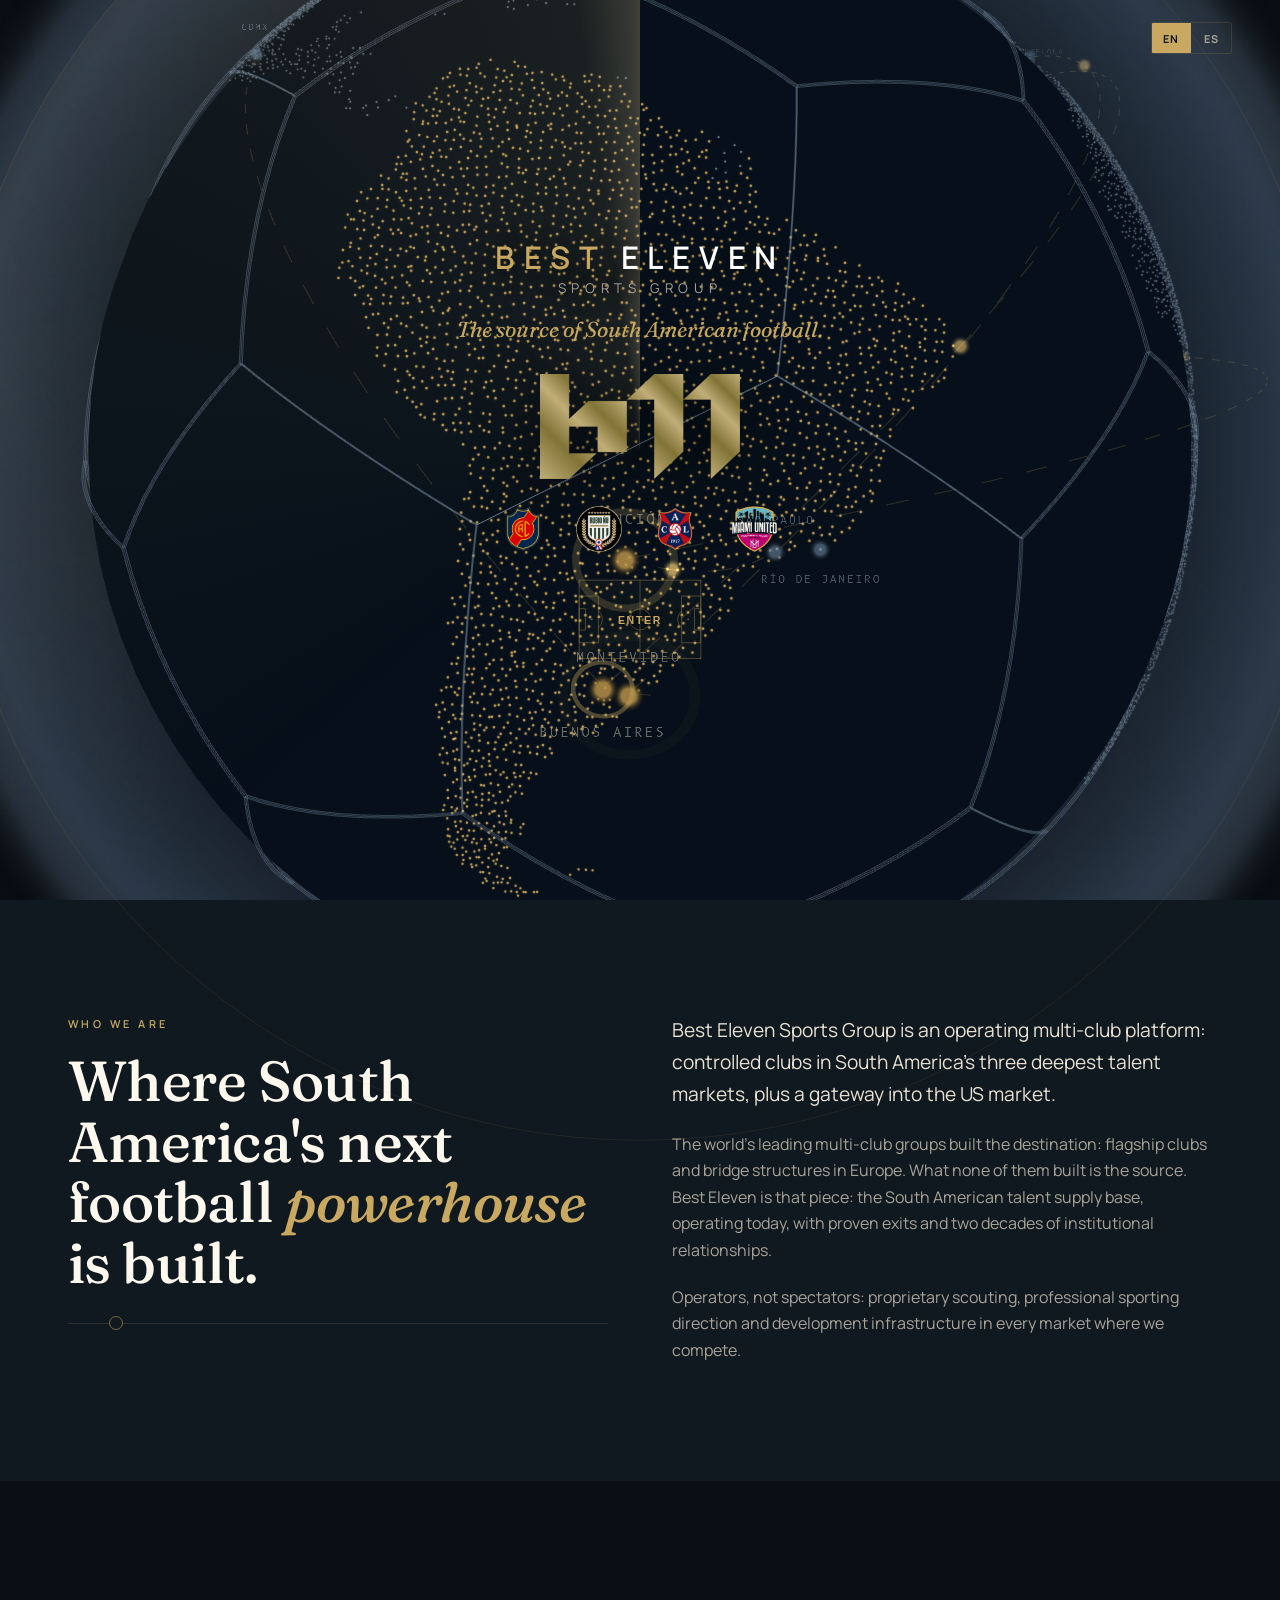
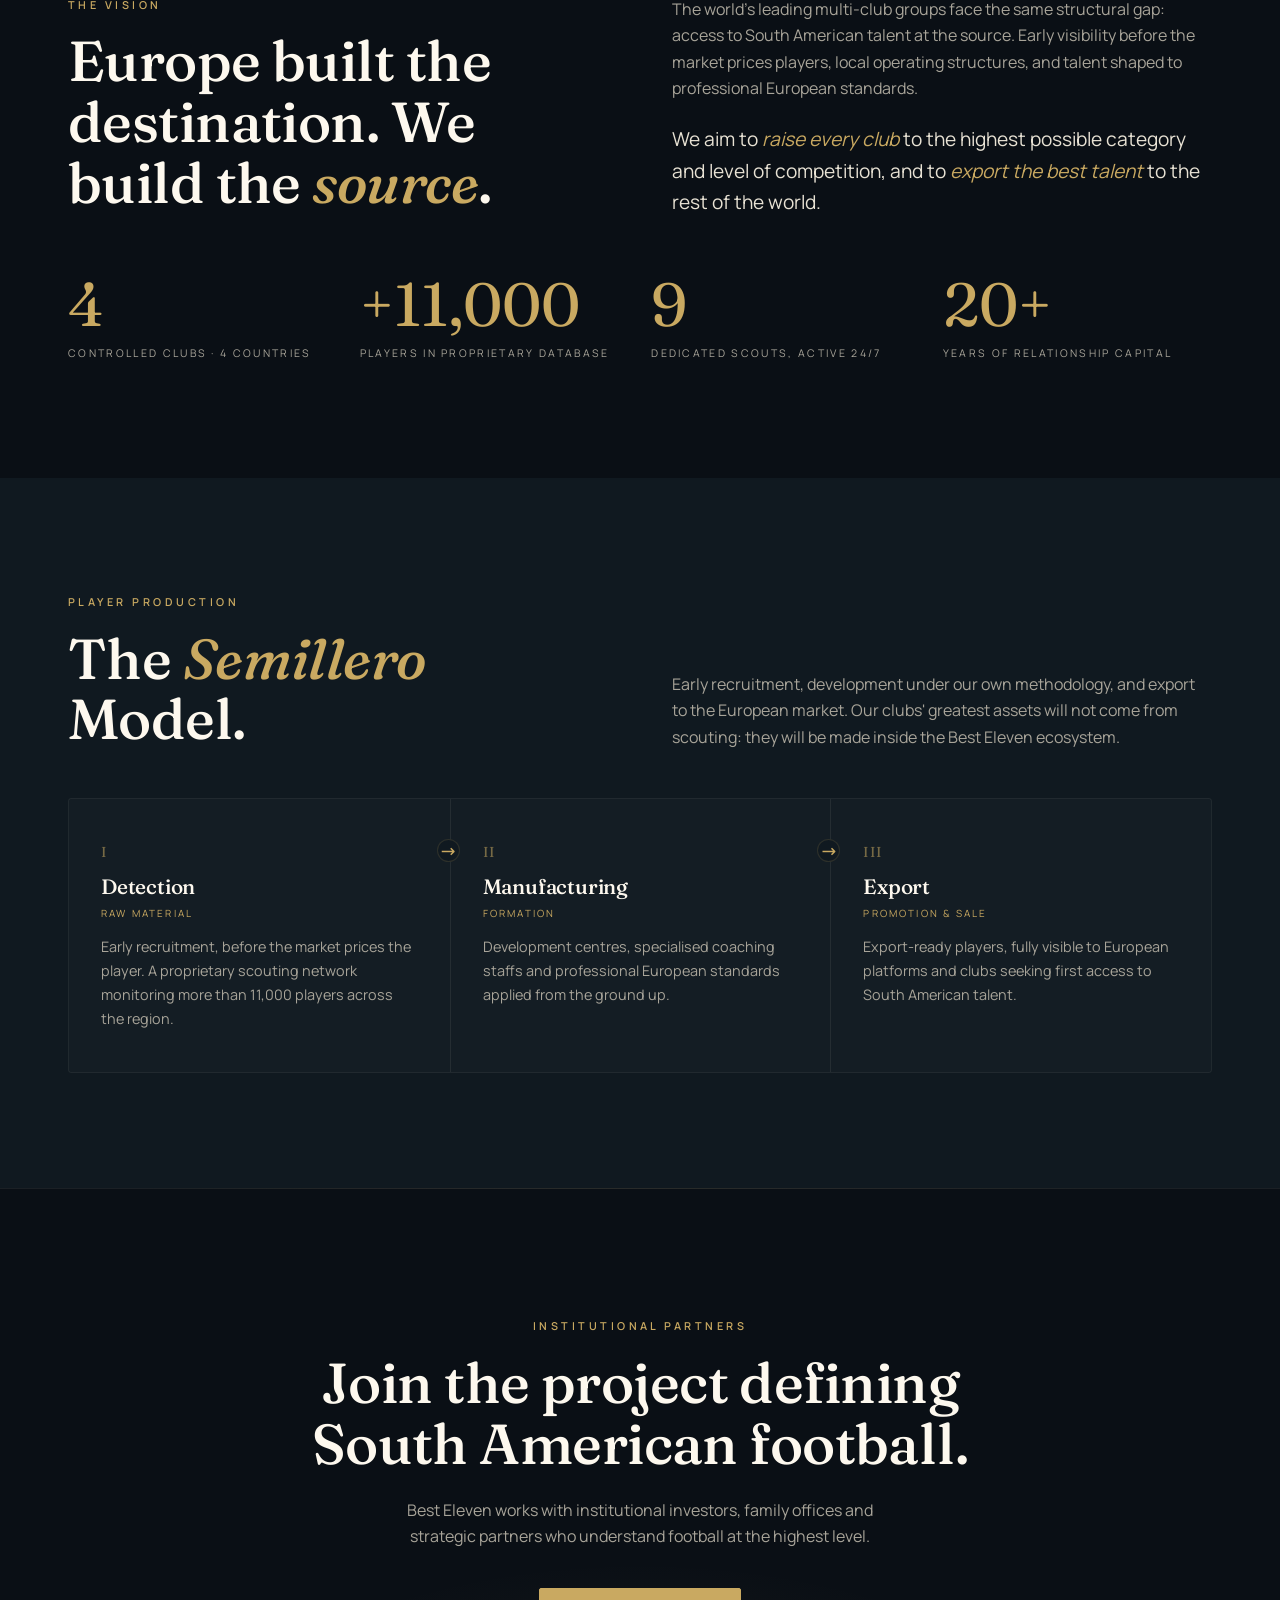
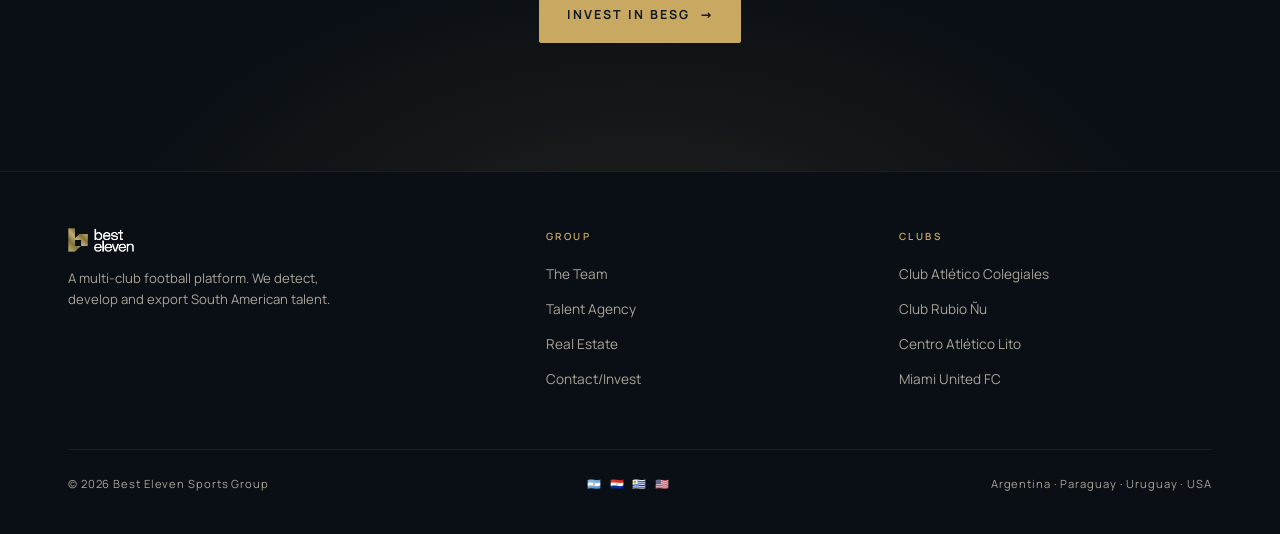
==== index.html @ a8b62050 "Gate: halve the pitch button and move the label inside it Label is positioned in px rather than draw" ====
<!DOCTYPE html>
<html lang="en" class="no-js">
<head>
<meta charset="UTF-8">
<meta name="viewport" content="width=device-width, initial-scale=1.0">
<title>Best Eleven Sports Group</title>
<meta property="og:type" content="website">
<meta property="og:site_name" content="Best Eleven Sports Group">
<meta property="og:title" content="Best Eleven Sports Group">
<meta property="og:description" content="The source of South American football. A multi-club platform that detects, develops and exports the region's next generation of talent.">
<meta property="og:image" content="https://jiconnolly.github.io/best-eleven/og-image.jpg?v=1">
<meta property="og:image:width" content="1200">
<meta property="og:image:height" content="630">
<meta property="og:url" content="https://jiconnolly.github.io/best-eleven/">
<meta name="twitter:card" content="summary_large_image">
<meta name="twitter:title" content="Best Eleven Sports Group">
<meta name="twitter:description" content="The source of South American football. A multi-club platform that detects, develops and exports the region's next generation of talent.">
<meta name="twitter:image" content="https://jiconnolly.github.io/best-eleven/og-image.jpg?v=1">
<meta name="description" content="Best Eleven Sports Group is a multi-club football platform operating four clubs across Argentina, Paraguay, Uruguay and the United States.">
<link rel="stylesheet" href="assets/css/fonts.css">
<link rel="stylesheet" href="assets/css/main.css">
<link rel="icon" type="image/png" href="assets/img/b11-mark.png">
</head>
<body>

<!-- ============ ENTRY GATE ============ -->
<div id="gate" role="dialog" aria-label="Best Eleven Sports Group" tabindex="-1">
  <div id="gateGlobe" aria-hidden="true"></div>
  <div class="gate-lang lang-toggle" role="group" aria-label="Language">
    <button data-lang="en" type="button">EN</button>
    <button data-lang="es" type="button">ES</button>
  </div>
  <div class="gate-inner">
    <div class="gate-top">
        <div class="gate-brand">
          <span class="gate-brand-main"><span class="bb">Best</span>&nbsp;<span class="ee">Eleven</span></span>
          <span class="gate-brand-sub">Sports Group</span>
        </div>
        <div class="gate-sub" data-es="La fuente del fútbol sudamericano.">The source of South American football.</div>
      </div>
      <span class="gate-radar" aria-hidden="true">
      <span class="ring r1"></span>
      <span class="sweep"></span>
    </span>
    <button class="gate-logo gate-enter" type="button" aria-label="Enter — Best Eleven Sports Group">
      <img src="assets/img/b11-mark.png" alt="">
    </button>
    
    <div class="gate-bottom">
        <div class="gate-crests" aria-hidden="true">
          <img src="assets/img/crest-colegiales.png" alt="">
          <img src="assets/img/crest-rubio.png" alt="">
          <img src="assets/img/crest-lito.png" alt="">
          <img src="assets/img/crest-miami.png" alt="">
        </div>
      </div>
      <button class="btn-pitch gate-enter" type="button" aria-label="Enter — Best Eleven Sports Group">
        <svg class="pitch" viewBox="0 0 224 146" aria-hidden="true" focusable="false">
          <rect class="pitch-fill" x="2" y="2" width="220" height="142"/>
          <g class="pitch-lines" fill="none" stroke-linecap="round">
            <rect x="2" y="2" width="220" height="142"/>
            <line x1="112" y1="2" x2="112" y2="144"/>
            <circle cx="112" cy="73" r="19.2"/>
            <circle class="spot" cx="112" cy="73" r="1.5"/>
            <rect x="2" y="30.8" width="34.6" height="84.5"/>
            <rect x="2" y="53.8" width="11.5" height="38.4"/>
            <circle class="spot" cx="25" cy="73" r="1.5"/>
            <path d="M36.6 57.7 A19.2 19.2 0 0 1 36.6 88.3"/>
            <rect x="187.4" y="30.8" width="34.6" height="84.5"/>
            <rect x="210.5" y="53.8" width="11.5" height="38.4"/>
            <circle class="spot" cx="199" cy="73" r="1.5"/>
            <path d="M187.4 57.7 A19.2 19.2 0 0 0 187.4 88.3"/>
            <path d="M4.1 2 A2.1 2.1 0 0 1 2 4.1"/>
            <path d="M219.9 2 A2.1 2.1 0 0 0 222 4.1"/>
            <path d="M2 141.9 A2.1 2.1 0 0 1 4.1 144"/>
            <path d="M219.9 144 A2.1 2.1 0 0 1 222 141.9"/>
          </g>
        </svg>
        <span class="pitch-label"><span data-es="Entrar">Enter</span></span>
      </button>
  </div>
</div>

<nav class="nav">
  <div class="nav-inner">
    <a href="index.html" class="nav-logo" aria-label="Best Eleven Sports Group"><img src="assets/img/logo-besg.png" alt="Best Eleven"></a>
    <ul class="nav-links">
      <li><a href="index.html" data-es="Inicio">Home</a></li>
      <li><a href="clubs.html" data-es="Los Clubes">The Clubs</a></li>
      <li><a href="team.html" data-es="El Equipo">The Team</a></li>
      <li><a href="agency.html" data-es="Agencia de Talento">Talent Agency</a></li>
      <li><a href="realestate.html">Real Estate</a></li>
      <li><a href="invest.html" data-es="Contacto/Invertir">Contact/Invest</a></li>
    </ul>
    <div style="display:flex;align-items:center;gap:1rem;">
      <div class="lang-toggle" role="group" aria-label="Language">
        <button data-lang="en" type="button">EN</button>
        <button data-lang="es" type="button">ES</button>
      </div>
      <button class="burger" aria-label="Menu" type="button"><span></span><span></span><span></span></button>
    </div>
  </div>
</nav>

<!-- ============ HERO ============ -->
<header class="hero">
  <div id="globe" aria-hidden="true"></div>
  <div class="hero-content wrap">
    <div class="hero-grid">
      <div class="hero-copy">
        <div class="eyebrow" data-es="Best Eleven Sports Group · Plataforma multi-club">Best Eleven Sports Group · Multi-club platform</div>
        <h1 class="display-xl" data-es-html="La fuente del<br>fútbol <em>sudamericano</em>.">The source of<br>South American <em>football</em>.</h1>
        <p class="lead" data-es="Cuatro clubes bajo control en Argentina, Paraguay, Uruguay y Estados Unidos. Detectamos, formamos y exportamos la próxima generación de talento de la región.">Four controlled clubs across Argentina, Paraguay, Uruguay and the United States. We detect, develop and export the region's next generation of talent.</p>
        <div class="hero-ctas">
          <a href="clubs.html" class="btn btn-gold"><span data-es="Los clubes">The clubs</span> <span class="arr">→</span></a>
        </div>
      </div>
      <div></div>
    </div>
  </div>
  <div class="hero-stats">
    <div class="hero-stats-inner">
      <div class="hstat"><div class="n"><b>4</b></div><div class="t" data-es="Clubes bajo control">Controlled clubs</div></div>
      <div class="hstat"><div class="n"><b>4</b></div><div class="t" data-es="Países">Countries</div></div>
      <div class="hstat"><div class="n">+<b data-count="11000">11,000</b></div><div class="t" data-es="Jugadores monitoreados">Players monitored</div></div>
      <div class="hstat"><div class="n"><b>20</b>+</div><div class="t" data-es="Años en el fútbol">Years in football</div></div>
    </div>
  </div>
</header>

<!-- ============ WHO WE ARE ============ -->
<section class="section">
  <div class="wrap">
    <div class="grid-2" style="align-items:start;">
      <div class="reveal">
        <div class="eyebrow" data-es="Quiénes somos">Who we are</div>
        <h2 class="display-lg" data-es-html="Donde se construye la próxima <em>potencia</em> del fútbol sudamericano.">Where South America's next football <em>powerhouse</em> is built.</h2>
        <div class="pitch-divider left"><span></span></div>
      </div>
      <div>
        <p class="lead reveal" data-es="Best Eleven Sports Group es una plataforma multi-club en operación: clubes bajo control en los tres mercados de talento más profundos de Sudamérica, más una puerta de entrada al mercado estadounidense.">Best Eleven Sports Group is an operating multi-club platform: controlled clubs in South America's three deepest talent markets, plus a gateway into the US market.</p>
        <p class="body reveal" style="margin-top:1.3rem;" data-es="Los grandes grupos multi-club del mundo construyeron el destino: clubes insignia y estructuras puente en Europa. Lo que ninguno construyó es la fuente. Best Eleven es esa pieza: la base de suministro de talento sudamericano, operando hoy, con salidas probadas y relaciones institucionales de más de dos décadas.">The world's leading multi-club groups built the destination: flagship clubs and bridge structures in Europe. What none of them built is the source. Best Eleven is that piece: the South American talent supply base, operating today, with proven exits and two decades of institutional relationships.</p>
        <p class="body reveal" style="margin-top:1.3rem;" data-es="Operadores, no espectadores: scouting propio, dirección deportiva profesional e infraestructura de formación en cada mercado donde competimos.">Operators, not spectators: proprietary scouting, professional sporting direction and development infrastructure in every market where we compete.</p>
      </div>
    </div>
  </div>
</section>

<!-- ============ THE VISION ============ -->
<section class="section section-tint">
  <div class="wrap">
    <div class="grid-2" style="align-items:start;">
      <div class="reveal">
        <div class="eyebrow" data-es="La visión">The vision</div>
        <h2 class="display-lg" data-es-html="Europa construyó el destino. Nosotros construimos la <em>fuente</em>.">Europe built the destination. We build the <em>source</em>.</h2>
      </div>
      <div>
        <p class="body reveal" data-es="Los grupos multi-club líderes del mundo enfrentan la misma brecha estructural: acceso al talento sudamericano en origen. Visibilidad temprana antes de que el mercado ponga precio, estructuras operativas locales y talento formado bajo estándares profesionales europeos.">The world's leading multi-club groups face the same structural gap: access to South American talent at the source. Early visibility before the market prices players, local operating structures, and talent shaped to professional European standards.</p>
        <p class="lead reveal" style="margin-top:1.4rem;" data-es-html="Buscamos <em>elevar cada club</em> a la máxima categoría y competencia posible, y <em>exportar los mejores talentos</em> al resto del mundo.">We aim to <em>raise every club</em> to the highest possible category and level of competition, and to <em>export the best talent</em> to the rest of the world.</p>
      </div>
    </div>
    <div class="grid-4" style="margin-top:3.5rem;">
      <div class="stat-block reveal"><div class="n">4</div><div class="t" data-es="Clubes bajo control · 4 países">Controlled clubs · 4 countries</div></div>
      <div class="stat-block reveal" data-delay="0.06"><div class="n">+<span data-count="11000">11,000</span></div><div class="t" data-es="Jugadores en base de datos propia">Players in proprietary database</div></div>
      <div class="stat-block reveal" data-delay="0.12"><div class="n">9</div><div class="t" data-es="Scouts dedicados, activos 24/7">Dedicated scouts, active 24/7</div></div>
      <div class="stat-block reveal" data-delay="0.18"><div class="n">20+</div><div class="t" data-es="Años de capital relacional">Years of relationship capital</div></div>
    </div>
  </div>
</section>

<!-- ============ SEMILLERO ============ -->
<section class="section">
  <div class="wrap">
    <div class="grid-2" style="align-items:end;margin-bottom:3rem;">
      <div class="reveal">
        <div class="eyebrow" data-es="Producción de jugadores">Player production</div>
        <h2 class="display-lg" data-es-html="El Modelo <em>Semillero</em>.">The <em>Semillero</em> Model.</h2>
      </div>
      <p class="body reveal" data-es="Reclutamiento temprano, formación con metodología propia y exportación al mercado europeo. Los mejores activos de nuestros clubes no vendrán del scouting: nacerán dentro del ecosistema Best Eleven.">Early recruitment, development under our own methodology, and export to the European market. Our clubs' greatest assets will not come from scouting: they will be made inside the Best Eleven ecosystem.</p>
    </div>
    <div class="semillero reveal">
      <div class="sem-step">
        <div class="num">I</div>
        <h3 data-es="Detección">Detection</h3>
        <div class="tag" data-es="Materia prima">Raw material</div>
        <p data-es="Reclutamiento temprano, antes de que el mercado ponga precio. Una red de scouting propia con más de 11.000 jugadores monitoreados en toda la región.">Early recruitment, before the market prices the player. A proprietary scouting network monitoring more than 11,000 players across the region.</p>
      </div>
      <div class="sem-step">
        <div class="num">II</div>
        <h3 data-es="Formación">Manufacturing</h3>
        <div class="tag" data-es="Desarrollo">Formation</div>
        <p data-es="Centros de desarrollo, cuerpos técnicos especializados y estándares profesionales europeos aplicados desde la base.">Development centres, specialised coaching staffs and professional European standards applied from the ground up.</p>
      </div>
      <div class="sem-step">
        <div class="num">III</div>
        <h3 data-es="Exportación">Export</h3>
        <div class="tag" data-es="Promoción y venta">Promotion &amp; sale</div>
        <p data-es="Jugadores listos para exportar, con visibilidad plena para plataformas y clubes europeos que buscan primer acceso al talento sudamericano.">Export-ready players, fully visible to European platforms and clubs seeking first access to South American talent.</p>
      </div>
    </div>
  </div>
</section>

<!-- ============ INVEST CTA ============ -->
<section class="cta-band">
  <div class="wrap">
    <div class="eyebrow reveal" data-es="Socios institucionales">Institutional partners</div>
    <h2 class="display-lg reveal" data-es-html="Sé parte del proyecto que define el fútbol sudamericano.">Join the project defining South American football.</h2>
    <p class="reveal" data-es="Best Eleven trabaja con inversores institucionales, family offices y socios estratégicos que entienden el fútbol al más alto nivel.">Best Eleven works with institutional investors, family offices and strategic partners who understand football at the highest level.</p>
    <a href="invest.html" class="btn btn-gold reveal"><span data-es="Invertir en BESG">Invest in BESG</span> <span class="arr">→</span></a>
  </div>
</section>

<!-- ============ FOOTER ============ -->
<footer>
  <div class="wrap">
    <div class="foot-grid">
      <div class="logo">
        <img src="assets/img/logo-besg.png" alt="Best Eleven">
        <p data-es="Plataforma multi-club de fútbol. Detectamos, formamos y exportamos talento sudamericano.">A multi-club football platform. We detect, develop and export South American talent.</p>
      </div>
      <div>
        <h5 data-es="Grupo">Group</h5>
        <ul>
          <li><a href="team.html" data-es="El Equipo">The Team</a></li>
          <li><a href="agency.html" data-es="Agencia de Talento">Talent Agency</a></li>
          <li><a href="realestate.html">Real Estate</a></li>
          <li><a href="invest.html" data-es="Contacto/Invertir">Contact/Invest</a></li>
        </ul>
      </div>
      <div>
        <h5 data-es="Clubes">Clubs</h5>
        <ul>
          <li><a href="clubs.html#colegiales">Club Atlético Colegiales</a></li>
          <li><a href="clubs.html#rubio-nu">Club Rubio Ñu</a></li>
          <li><a href="clubs.html#lito">Centro Atlético Lito</a></li>
          <li><a href="clubs.html#miami">Miami United FC</a></li>
        </ul>
      </div>
    </div>
    <div class="foot-bottom">
      <div>© 2026 Best Eleven Sports Group</div>
      <div class="foot-flags">🇦🇷 🇵🇾 🇺🇾 🇺🇸</div>
      <div>Argentina · Paraguay · Uruguay · USA</div>
    </div>
  </div>
</footer>

<script src="assets/vendor/three.min.js"></script>
<script src="assets/vendor/gsap.min.js"></script>
<script src="assets/vendor/ScrollTrigger.min.js"></script>
<script src="assets/js/sa-points.js"></script>
<script src="assets/js/world-points.js"></script>
<script src="assets/js/gate.js"></script>
<script src="assets/js/gate-beams.js"></script>
<script src="assets/js/globe.js"></script>
<script src="assets/js/main.js"></script>
</body>
</html>
---- assets/css/fonts.css ----
/* self-hosted fonts */
@font-face{font-family:'Fraunces';font-style:normal;font-weight:400;font-display:swap;src:url('../fonts/fraunces-latin-400-normal.woff2') format('woff2');}
@font-face{font-family:'Fraunces';font-style:normal;font-weight:500;font-display:swap;src:url('../fonts/fraunces-latin-500-normal.woff2') format('woff2');}
@font-face{font-family:'Fraunces';font-style:normal;font-weight:600;font-display:swap;src:url('../fonts/fraunces-latin-600-normal.woff2') format('woff2');}
@font-face{font-family:'Fraunces';font-style:italic;font-weight:400;font-display:swap;src:url('../fonts/fraunces-latin-400-italic.woff2') format('woff2');}
@font-face{font-family:'Fraunces';font-style:italic;font-weight:500;font-display:swap;src:url('../fonts/fraunces-latin-500-italic.woff2') format('woff2');}
@font-face{font-family:'Manrope';font-style:normal;font-weight:400;font-display:swap;src:url('../fonts/manrope-latin-400-normal.woff2') format('woff2');}
@font-face{font-family:'Manrope';font-style:normal;font-weight:500;font-display:swap;src:url('../fonts/manrope-latin-500-normal.woff2') format('woff2');}
@font-face{font-family:'Manrope';font-style:normal;font-weight:600;font-display:swap;src:url('../fonts/manrope-latin-600-normal.woff2') format('woff2');}
@font-face{font-family:'Manrope';font-style:normal;font-weight:700;font-display:swap;src:url('../fonts/manrope-latin-700-normal.woff2') format('woff2');}
@font-face{font-family:'Manrope';font-style:normal;font-weight:800;font-display:swap;src:url('../fonts/manrope-latin-800-normal.woff2') format('woff2');}
@font-face{font-family:'B612 Mono';font-style:normal;font-weight:400;font-display:swap;src:url('../fonts/b612-mono-latin-400-normal.woff2') format('woff2');}
---- assets/css/main.css ----
/* ============================================================
   Best Eleven Sports Group — main.css
   Palette: navy #101920 · gold #C9A961 · beige #FDF8EE
   Type: Fraunces (display) · Manrope (body/utility)
   ============================================================ */

:root{
  --navy-deep:#0A0F15;
  --navy:#101920;
  --navy-2:#141F29;
  --navy-3:#182634;
  --gold:#C9A961;
  --gold-bright:#E4CB8E;
  --gold-dim:rgba(201,169,97,0.55);
  --beige:#FDF8EE;
  --ink:#E8E2D4;
  --ink-m:#A8A499;
  --line:rgba(201,169,97,0.16);
  --line-soft:rgba(253,248,238,0.07);
  --max:1240px;
  --nav-h:76px;
  --ease:cubic-bezier(0.22,1,0.36,1);
}

*{margin:0;padding:0;box-sizing:border-box;}
html{scroll-behavior:smooth;}
[id]{scroll-margin-top:calc(var(--nav-h) + 8px);}
body{
  background:var(--navy);
  color:var(--ink);
  font-family:'Manrope',system-ui,sans-serif;
  font-size:16px;
  line-height:1.65;
  -webkit-font-smoothing:antialiased;
  overflow-x:hidden;
}
img{max-width:100%;display:block;}
a{color:inherit;text-decoration:none;}
::selection{background:var(--gold);color:var(--navy);}

/* ---------- Typography ---------- */
h1,h2,h3,.display{
  font-family:'Fraunces',serif;
  font-weight:500;
  line-height:1.08;
  letter-spacing:-0.01em;
  color:var(--beige);
}
.display-xl{font-size:clamp(2.6rem,6.2vw,5.2rem);}
.display-lg{font-size:clamp(2.1rem,4.4vw,3.6rem);}
.display-md{font-size:clamp(1.6rem,3vw,2.4rem);}
.display-sm{font-size:clamp(1.25rem,2vw,1.6rem);}
em, .gold-em{font-style:italic;color:var(--gold);}
p.lead{font-size:clamp(1.05rem,1.5vw,1.25rem);color:var(--ink);max-width:60ch;}
p.body{color:var(--ink-m);max-width:64ch;}

.eyebrow{
  font-size:0.68rem;
  font-weight:600;
  letter-spacing:0.32em;
  text-transform:uppercase;
  color:var(--gold);
  margin-bottom:1.1rem;
}
.label{
  font-size:0.62rem;
  font-weight:600;
  letter-spacing:0.22em;
  text-transform:uppercase;
  color:var(--ink-m);
}

/* pitch divider: halfway line + centre circle */
.pitch-divider{
  display:flex;align-items:center;gap:0;
  margin:1.4rem 0 2.2rem;
  height:14px;
}
.pitch-divider::before,.pitch-divider::after{
  content:'';flex:1;height:1px;background:var(--line);
}
.pitch-divider span{
  width:14px;height:14px;border:1px solid var(--gold-dim);
  border-radius:50%;margin:0 -1px;flex:none;
}
.pitch-divider.left::before{flex:0 0 42px;}

/* ---------- Layout ---------- */
.wrap{max-width:var(--max);margin:0 auto;padding:0 clamp(1.2rem,4vw,3rem);}
section{position:relative;}
.section{padding:clamp(4.5rem,9vw,8.5rem) 0;}
.section-tint{background:var(--navy-deep);}
.section-tint2{background:var(--navy-2);}

.grid-2{display:grid;grid-template-columns:1fr 1fr;gap:clamp(2rem,5vw,5rem);align-items:center;}
.grid-3{display:grid;grid-template-columns:repeat(3,1fr);gap:1.4rem;}
.grid-4{display:grid;grid-template-columns:repeat(4,1fr);gap:1.4rem;}

/* ---------- Nav ---------- */
.nav{
  position:fixed;top:0;left:0;right:0;z-index:100;
  height:var(--nav-h);
  display:flex;align-items:center;
  transition:background .4s,border-color .4s, backdrop-filter .4s;
  border-bottom:1px solid transparent;
}
.nav.scrolled{
  background:rgba(10,15,21,0.82);
  backdrop-filter:blur(14px);
  -webkit-backdrop-filter:blur(14px);
  border-bottom-color:var(--line-soft);
}
.nav-inner{
  max-width:var(--max);margin:0 auto;width:100%;
  padding:0 clamp(1.2rem,4vw,3rem);
  display:flex;align-items:center;justify-content:space-between;gap:2rem;
}
.nav-logo img{height:26px;width:auto;}
.nav-links{display:flex;align-items:center;gap:2.1rem;list-style:none;}
.nav-links a{
  font-size:0.78rem;font-weight:600;letter-spacing:0.14em;text-transform:uppercase;
  color:var(--ink-m);transition:color .3s;position:relative;padding:0.4rem 0;
}
.nav-links a::after{
  content:'';position:absolute;left:0;bottom:0;height:1px;width:0;
  background:var(--gold);transition:width .35s var(--ease);
}
.nav-links a:hover,.nav-links a.active{color:var(--beige);}
.nav-links a:hover::after,.nav-links a.active::after{width:100%;}
.nav-links a.nav-cta{
  color:var(--gold);border:1px solid var(--gold-dim);
  padding:0.55rem 1.1rem;border-radius:2px;transition:all .3s;
}
.nav-links a.nav-cta::after{display:none;}
.nav-links a.nav-cta:hover{background:var(--gold);color:var(--navy);}

.lang-toggle{
  display:flex;align-items:center;gap:0.15rem;
  border:1px solid var(--line);border-radius:2px;overflow:hidden;flex:none;
}
.lang-toggle button{
  background:none;border:none;cursor:pointer;
  font-family:'Manrope',sans-serif;font-size:0.68rem;font-weight:700;letter-spacing:0.12em;
  color:var(--ink-m);padding:0.45rem 0.7rem;transition:all .25s;
}
.lang-toggle button.on{background:var(--gold);color:var(--navy);}

.burger{display:none;background:none;border:none;cursor:pointer;padding:0.5rem;z-index:110;}
.burger span{display:block;width:24px;height:1.5px;background:var(--beige);margin:6px 0;transition:transform .35s,opacity .3s;}
.burger.open span:nth-child(1){transform:translateY(7.5px) rotate(45deg);}
.burger.open span:nth-child(2){opacity:0;}
.burger.open span:nth-child(3){transform:translateY(-7.5px) rotate(-45deg);}

/* ---------- Hero (home) ---------- */
.hero{
  min-height:100svh;
  display:flex;align-items:center;
  position:relative;overflow:hidden;
  background:radial-gradient(ellipse 90% 70% at 72% 42%,#152230 0%,var(--navy) 55%,var(--navy-deep) 100%);
}
#globe{position:absolute;inset:0;z-index:1;}
.hero-content{position:relative;z-index:2;width:100%;padding-top:var(--nav-h);padding-bottom:150px;}
.hero-grid{display:grid;grid-template-columns:minmax(0,1.05fr) minmax(0,0.95fr);align-items:center;}
.hero-copy .eyebrow{opacity:0;}
.hero-copy h1{opacity:0;}
.hero-copy .lead{margin-top:1.6rem;opacity:0;}
.hero-ctas{display:flex;gap:1rem;margin-top:2.4rem;flex-wrap:wrap;opacity:0;}

.btn{
  display:inline-flex;align-items:center;gap:0.7rem;
  font-size:0.78rem;font-weight:700;letter-spacing:0.16em;text-transform:uppercase;
  padding:1rem 1.7rem;border-radius:2px;transition:all .35s var(--ease);
  border:1px solid var(--gold);cursor:pointer;
}
.btn-gold{background:var(--gold);color:var(--navy);}
.btn-gold:hover{background:var(--gold-bright);border-color:var(--gold-bright);transform:translateY(-2px);}
.btn-ghost{color:var(--gold);border-color:var(--gold-dim);}
.btn-ghost:hover{background:rgba(201,169,97,0.1);border-color:var(--gold);transform:translateY(-2px);}
.btn .arr{transition:transform .3s;}
.btn:hover .arr{transform:translateX(4px);}

.hero-stats{
  position:absolute;bottom:0;left:0;right:0;z-index:3;
  border-top:1px solid var(--line-soft);
  background:linear-gradient(180deg,rgba(10,15,21,0) 0%,rgba(10,15,21,0.7) 100%);
  backdrop-filter:blur(4px);
}
.hero-stats-inner{
  max-width:var(--max);margin:0 auto;padding:1.4rem clamp(1.2rem,4vw,3rem);
  display:grid;grid-template-columns:repeat(4,1fr);gap:1.5rem;
}
.hstat{opacity:0;}
.hstat .n{font-family:'Fraunces',serif;font-size:clamp(1.5rem,2.6vw,2.2rem);color:var(--beige);line-height:1;}
.hstat .n b{color:var(--gold);font-weight:500;}
.hstat .t{font-size:0.62rem;letter-spacing:0.2em;text-transform:uppercase;color:var(--ink-m);margin-top:0.45rem;}

.scroll-hint{
  position:absolute;bottom:110px;left:50%;transform:translateX(-50%);z-index:3;
  color:var(--gold-dim);font-size:1.1rem;animation:hint 2.4s ease-in-out infinite;
}
@keyframes hint{0%,100%{transform:translate(-50%,0);opacity:.5}50%{transform:translate(-50%,8px);opacity:1}}

/* ---------- Cards ---------- */
.card{
  background:linear-gradient(160deg,rgba(253,248,238,0.03),rgba(253,248,238,0.005));
  border:1px solid var(--line-soft);
  border-radius:3px;padding:2rem;
  transition:transform .45s var(--ease),border-color .45s,background .45s;
  position:relative;overflow:hidden;
}
.card:hover{transform:translateY(-5px);border-color:var(--line);}
.card h3{margin-bottom:0.7rem;}
.card p{color:var(--ink-m);font-size:0.92rem;}

/* club cards on home */
.club-card{
  display:flex;flex-direction:column;gap:1.2rem;
  padding:2.2rem 1.8rem;min-height:320px;cursor:pointer;
}
.club-card::before{
  content:'';position:absolute;inset:0;
  background:radial-gradient(circle at 85% 12%,rgba(201,169,97,0.12),transparent 55%);
  opacity:0;transition:opacity .5s;
}
.club-card:hover::before{opacity:1;}
.club-card img.crest{height:74px;width:auto;object-fit:contain;align-self:flex-start;filter:drop-shadow(0 6px 18px rgba(0,0,0,0.5));}
.club-card .country{font-size:0.62rem;letter-spacing:0.24em;text-transform:uppercase;color:var(--gold);}
.club-card h3{font-size:1.35rem;}
.club-card .div{font-size:0.8rem;color:var(--ink-m);}
.club-card .go{
  margin-top:auto;font-size:0.7rem;font-weight:700;letter-spacing:0.18em;text-transform:uppercase;
  color:var(--gold);display:flex;align-items:center;gap:0.5rem;
}
.club-card .go .arr{transition:transform .3s;}
.club-card:hover .go .arr{transform:translateX(5px);}

/* ---------- Media plates ---------- */
.plate{position:relative;border:1px solid var(--line-soft);border-radius:3px;overflow:hidden;background:var(--navy-deep);}
.plate img{width:100%;height:100%;object-fit:cover;transition:transform 1.2s var(--ease);}
.plate:hover img{transform:scale(1.04);}
.plate .cap{
  position:absolute;left:0;right:0;bottom:0;
  padding:0.85rem 1.1rem;
  font-size:0.6rem;letter-spacing:0.2em;text-transform:uppercase;color:var(--beige);
  background:linear-gradient(180deg,rgba(10,15,21,0),rgba(10,15,21,0.85));
}

/* ---------- Semillero ---------- */
.semillero{display:grid;grid-template-columns:repeat(3,1fr);gap:0;border:1px solid var(--line-soft);border-radius:3px;overflow:hidden;}
.sem-step{padding:2.6rem 2rem;position:relative;background:rgba(253,248,238,0.015);}
.sem-step + .sem-step{border-left:1px solid var(--line-soft);}
.sem-step .num{font-family:'Fraunces',serif;font-size:0.9rem;color:var(--gold-dim);letter-spacing:0.1em;}
.sem-step h3{font-size:1.3rem;margin:0.7rem 0 0.4rem;}
.sem-step .tag{font-size:0.62rem;letter-spacing:0.22em;text-transform:uppercase;color:var(--gold);margin-bottom:0.9rem;}
.sem-step p{font-size:0.9rem;color:var(--ink-m);}
.sem-step::after{
  content:'→';position:absolute;top:2.5rem;right:-0.62rem;z-index:2;
  color:var(--gold);font-size:1.1rem;background:var(--navy);
  width:1.3rem;height:1.3rem;display:flex;align-items:center;justify-content:center;border-radius:50%;
  border:1px solid var(--line);
}
.sem-step:last-child::after{display:none;}

/* ---------- Timeline ---------- */
.timeline{position:relative;padding-left:2.2rem;}
.timeline::before{content:'';position:absolute;left:7px;top:6px;bottom:6px;width:1px;background:var(--line);}
.tl-item{position:relative;padding-bottom:2.6rem;}
.tl-item:last-child{padding-bottom:0;}
.tl-item::before{
  content:'';position:absolute;left:-2.2rem;top:6px;width:15px;height:15px;border-radius:50%;
  border:1px solid var(--gold);background:var(--navy);
}
.tl-item.now::before{background:var(--gold);box-shadow:0 0 0 5px rgba(201,169,97,0.15);}
.tl-item .yr{font-family:'Fraunces',serif;font-size:1.15rem;color:var(--gold);margin-bottom:0.3rem;}
.tl-item h4{font-family:'Manrope',sans-serif;font-weight:700;font-size:1rem;color:var(--beige);margin-bottom:0.35rem;}
.tl-item p{font-size:0.9rem;color:var(--ink-m);max-width:56ch;}

/* ---------- Track record promotion rows ---------- */
.promo-row{
  display:grid;grid-template-columns:auto 1fr auto;gap:1.6rem;align-items:center;
  padding:1.8rem 0;border-bottom:1px solid var(--line-soft);
}
.promo-row img{height:56px;width:auto;object-fit:contain;}
.promo-row .from-to{
  font-family:'Fraunces',serif;font-size:clamp(1.1rem,2vw,1.5rem);color:var(--beige);
  display:flex;align-items:center;gap:0.8rem;flex-wrap:wrap;
}
.promo-row .from-to .arr{color:var(--gold);}
.promo-row p{font-size:0.88rem;color:var(--ink-m);margin-top:0.3rem;}

/* ---------- Big number stats ---------- */
.stat-block .n{
  font-family:'Fraunces',serif;font-size:clamp(2.4rem,5vw,3.8rem);
  color:var(--gold);line-height:1;
}
.stat-block .t{font-size:0.66rem;letter-spacing:0.22em;text-transform:uppercase;color:var(--ink-m);margin-top:0.6rem;}

/* ---------- Club detail (clubs.html) ---------- */
.club-hero{
  padding:clamp(5rem,9vw,7.5rem) 0 clamp(3rem,5vw,4rem);
  position:relative;overflow:hidden;
}
.club-hero .watermark{
  position:absolute;right:-4rem;top:50%;transform:translateY(-50%);
  width:min(420px,55vw);opacity:0.05;pointer-events:none;
}
.club-head{display:flex;align-items:center;gap:1.6rem;position:relative;z-index:1;}
.club-head img{height:88px;width:auto;object-fit:contain;filter:drop-shadow(0 8px 22px rgba(0,0,0,0.55));}
.club-meta{display:flex;gap:2.5rem;flex-wrap:wrap;margin-top:2rem;position:relative;z-index:1;}
.club-meta .m .v{font-family:'Fraunces',serif;font-size:1.5rem;color:var(--gold);}
.club-meta .m .k{font-size:0.6rem;letter-spacing:0.2em;text-transform:uppercase;color:var(--ink-m);margin-top:0.3rem;}

/* ---------- Team ---------- */
.team-card{text-align:left;padding:2.4rem 2rem;}
.team-card .ph{
  width:132px;height:132px;border-radius:50%;overflow:hidden;
  border:1px solid var(--gold-dim);margin-bottom:1.4rem;
}
.team-card .ph img{width:100%;height:100%;object-fit:cover;filter:grayscale(15%);}
.team-card h3{font-size:1.25rem;}
.team-card .role{font-size:0.64rem;letter-spacing:0.22em;text-transform:uppercase;color:var(--gold);margin:0.4rem 0 0.9rem;}

/* ---------- Invest ---------- */
.invest-hero{
  min-height:72svh;display:flex;align-items:center;
  background:radial-gradient(ellipse 80% 60% at 50% 30%,#16222E 0%,var(--navy-deep) 70%);
  padding-top:var(--nav-h);position:relative;overflow:hidden;
}
.invest-hero .b11{
  position:absolute;right:-6vw;bottom:-8vh;width:min(560px,60vw);opacity:0.05;pointer-events:none;
}
.pill-list{display:flex;flex-direction:column;gap:0;border-top:1px solid var(--line-soft);}
.pill-list .pill{
  display:grid;grid-template-columns:auto 1fr;gap:1.4rem;align-items:baseline;
  padding:1.5rem 0;border-bottom:1px solid var(--line-soft);
}
.pill .dot{width:9px;height:9px;border-radius:50%;border:1px solid var(--gold);transform:translateY(1px);}
.pill h4{font-family:'Manrope',sans-serif;font-weight:700;font-size:1rem;color:var(--beige);}
.pill p{font-size:0.9rem;color:var(--ink-m);margin-top:0.25rem;}

/* ---------- CTA band ---------- */
.cta-band{
  text-align:center;padding:clamp(5rem,10vw,8rem) 0;
  background:
    radial-gradient(ellipse 60% 80% at 50% 120%,rgba(201,169,97,0.12),transparent 70%),
    var(--navy-deep);
  border-top:1px solid var(--line-soft);
}
.cta-band h2{max-width:20ch;margin:0 auto 1.4rem;}
.cta-band p{max-width:52ch;margin:0 auto 2.4rem;color:var(--ink-m);}

/* ---------- Footer ---------- */
footer{
  border-top:1px solid var(--line-soft);
  background:var(--navy-deep);
  padding:3.5rem 0 2.5rem;
}
.foot-grid{display:grid;grid-template-columns:1.4fr 1fr 1fr;gap:2.5rem;align-items:start;}
.foot-grid .logo img{height:24px;margin-bottom:1rem;}
.foot-grid p{font-size:0.82rem;color:var(--ink-m);max-width:36ch;}
.foot-grid h5{font-size:0.62rem;letter-spacing:0.24em;text-transform:uppercase;color:var(--gold);margin-bottom:1rem;font-weight:600;}
.foot-grid ul{list-style:none;}
.foot-grid li{margin-bottom:0.55rem;}
.foot-grid li a{font-size:0.85rem;color:var(--ink-m);transition:color .3s;}
.foot-grid li a:hover{color:var(--beige);}
.foot-bottom{
  margin-top:3rem;padding-top:1.6rem;border-top:1px solid var(--line-soft);
  display:flex;justify-content:space-between;gap:1rem;flex-wrap:wrap;
  font-size:0.7rem;color:var(--ink-m);letter-spacing:0.08em;
}
.foot-flags{letter-spacing:0.3em;}

/* ---------- Reveal defaults ---------- */
.reveal{opacity:0;transform:translateY(26px);}
html.no-js .reveal,html.reduced .reveal{opacity:1;transform:none;}
html.no-js .hero-copy *,html.reduced .hero-copy *,
html.no-js .hstat,html.reduced .hstat,
html.no-js .hero-ctas,html.reduced .hero-ctas{opacity:1;}

/* ---------- Page transition veil ---------- */
#veil{
  position:fixed;inset:0;background:var(--navy-deep);z-index:200;
  pointer-events:none;opacity:0;transition:opacity .45s ease;
}
#veil.on{opacity:1;pointer-events:all;}

/* ---------- Responsive ---------- */
@media(max-width:980px){
  .grid-2,.hero-grid{grid-template-columns:1fr;}
  .grid-3{grid-template-columns:1fr 1fr;}
  .grid-4{grid-template-columns:1fr 1fr;}
  .semillero{grid-template-columns:1fr;}
  .sem-step + .sem-step{border-left:none;border-top:1px solid var(--line-soft);}
  .sem-step::after{content:'↓';top:auto;bottom:-0.68rem;right:auto;left:2rem;}
  .hero-grid{align-items:end;}
  #globe{opacity:0.55;}
  .foot-grid{grid-template-columns:1fr;}
}
@media(max-width:860px){
  .nav-links{
    position:fixed;inset:0;background:rgba(10,15,21,0.97);backdrop-filter:blur(10px);
    flex-direction:column;justify-content:center;gap:2.2rem;
    transform:translateY(-100%);transition:transform .5s var(--ease);z-index:105;
  }
  .nav-links.open{transform:translateY(0);}
  .nav-links a{font-size:1rem;}
  .burger{display:block;}
  .hero-stats-inner{grid-template-columns:1fr 1fr;gap:1.1rem;}
  .hero-content{padding-bottom:215px;}
  .promo-row{grid-template-columns:auto 1fr;}
  .promo-row .val{grid-column:2;}
}
@media(max-width:560px){
  .grid-3,.grid-4{grid-template-columns:1fr;}
  .club-head img{height:64px;}
}

@media(prefers-reduced-motion:reduce){
  html{scroll-behavior:auto;}
  *,*::before,*::after{animation-duration:0.001s!important;transition-duration:0.001s!important;}
}

/* focus visibility */
a:focus-visible,button:focus-visible{outline:2px solid var(--gold);outline-offset:3px;}

/* ---------- Entry gate ---------- */
#gate{
  position:fixed;inset:0;z-index:150;
  display:flex;align-items:center;justify-content:center;
  background:radial-gradient(ellipse 100% 90% at 50% 45%,#101B26 0%,#0A0F15 62%,#070B10 100%);
  transition:opacity 1s ease,visibility 1s;
}
#gate.off{opacity:0;visibility:hidden;pointer-events:none;}
#gateGlobe{position:absolute;inset:0;}
body.gated{overflow:hidden;}
.gate-inner{
  position:relative;z-index:2;text-align:center;
  display:flex;flex-direction:column;align-items:center;gap:1.7rem;
  padding:1.5rem;pointer-events:none;
}
.gate-logo,.gate-inner .btn,.gate-lang{pointer-events:auto;}
.gate-radar{
  position:absolute;top:50%;left:50%;transform:translate(-50%,-50%);
  width:max(108vw,108vh);aspect-ratio:1/1;
  display:flex;align-items:center;justify-content:center;
  border-radius:50%;pointer-events:none;z-index:0;
}
.gate-logo{
  background:none;border:none;padding:0;margin:0;cursor:pointer;
  -webkit-tap-highlight-color:transparent;position:relative;z-index:2;
  display:flex;align-items:center;justify-content:center;
}
.gate-logo img{
  width:min(200px,42vw);height:auto;
  filter:drop-shadow(0 10px 30px rgba(0,0,0,0.6));
  transition:transform .4s var(--ease),filter .4s;
}
.gate-logo:hover img,.gate-logo:focus-visible img{transform:scale(1.05);filter:drop-shadow(0 12px 34px rgba(201,169,97,0.45));}
.gate-logo:focus-visible{outline:none;}
.gate-copy{position:relative;z-index:2;}
.gate-radar .ring{
  position:absolute;border-radius:50%;border:1px solid rgba(201,169,97,0.10);
}
.gate-radar .r1{inset:0;}
.gate-radar .sweep{
  position:absolute;inset:0;border-radius:50%;overflow:hidden;
  /* leading hairline at 360deg, wake trailing BEHIND the clockwise rotation */
  background:conic-gradient(from 0deg,
    rgba(201,169,97,0) 0deg,
    rgba(201,169,97,0) 226deg,
    rgba(201,169,97,0.015) 250deg,
    rgba(201,169,97,0.05) 305deg,
    rgba(201,169,97,0.10) 352deg,
    rgba(228,203,142,0.22) 359deg,
    rgba(228,203,142,0.26) 360deg);
  animation:gsweep 7s linear infinite;
}
html.reduced .gate-radar .sweep{animation:none;opacity:0.35;}
@keyframes gsweep{to{transform:rotate(360deg);}}
.gate-title{
  font-size:0.72rem;font-weight:700;letter-spacing:0.44em;text-transform:uppercase;
  color:var(--beige);
}
.gate-sub{
  font-family:'Fraunces',serif;font-style:italic;
  font-size:clamp(1.05rem,2.2vw,1.35rem);color:var(--gold);
}
.gate-lang{position:absolute;top:1.4rem;right:clamp(1.2rem,4vw,3rem);z-index:3;}
@media(max-width:560px){
  .gate-title{letter-spacing:0.3em;}
}

/* gate enter effect */
#gate.entering .gate-inner,
#gate.entering .gate-lang{opacity:0;transition:opacity .35s ease;}
#gateFlash{
  position:fixed;inset:0;z-index:210;pointer-events:none;opacity:0;
  background:radial-gradient(circle at 50% 46%,#FFFDF2 0%,#F4E2B0 38%,#D9BC78 68%,#C9A961 100%);
  transition:opacity .38s ease-in;
}
#gateFlash.on{opacity:1;}
#gateFlash:not(.on){transition:opacity 1s ease-out;}


/* ---- The Team · Detection block ---- */
.team-detect{display:grid;grid-template-columns:1.1fr 1fr;gap:clamp(2rem,5vw,4.5rem);align-items:center;}
.team-detect-img{aspect-ratio:4/3;box-shadow:0 30px 80px -30px rgba(0,0,0,0.7);}
.team-detect-img::after{content:"";position:absolute;inset:0;border:1px solid rgba(201,169,97,0.14);border-radius:3px;pointer-events:none;}
.team-detect-body .lead{margin-bottom:0;}
.team-stats{display:grid;grid-template-columns:repeat(3,auto);gap:clamp(1.6rem,4vw,3rem);margin:0.4rem 0 0;}
.team-stats .stat-block .n{font-size:clamp(2.6rem,4.5vw,3.6rem);}
.team-stats .stat-block .t{max-width:11ch;}
@media(max-width:820px){
  .team-detect{grid-template-columns:1fr;gap:2.2rem;}
  .team-detect-img{aspect-ratio:16/10;}
  .team-stats{grid-template-columns:repeat(3,1fr);gap:1rem;}
  .team-stats .stat-block .t{font-size:0.58rem;}
}
@media(max-width:480px){
  .team-stats{grid-template-columns:1fr;gap:1.1rem;}
  .team-stats .stat-block{display:flex;align-items:baseline;gap:0.9rem;}
  .team-stats .stat-block .n{font-size:2.4rem;}
  .team-stats .stat-block .t{margin-top:0;max-width:none;}
}


/* ---- Real Estate hero icon ---- */
.re-hero-head{display:flex;align-items:center;gap:clamp(1.5rem,4vw,3.5rem);flex-wrap:wrap;}
.re-hero-icon{width:clamp(180px,20vw,260px);height:auto;flex:none;opacity:0;
  animation:reIconIn 0.9s var(--ease) 0.3s forwards;}
.re-hero-icon .re-arrow-glow{}
@keyframes reIconIn{from{opacity:0;transform:translateY(10px) scale(0.94);}to{opacity:1;transform:none;}}
html.reduced .re-hero-icon{animation:none;opacity:1;}
@media(max-width:640px){.re-hero-head{gap:1.2rem;}.re-hero-icon{width:180px;height:auto;}}


/* ---- The Clubs · crest button grid ---- */
.club-crest-grid{display:grid;grid-template-columns:repeat(4,1fr);gap:clamp(1rem,2.5vw,2rem);margin-top:clamp(2.2rem,5vw,3.5rem);max-width:900px;}
.crest-btn{position:relative;display:flex;flex-direction:column;align-items:center;gap:0.9rem;
  padding:clamp(1.4rem,2.5vw,2rem) 1rem;border-radius:14px;text-decoration:none;
  background:linear-gradient(160deg,rgba(255,255,255,0.05),rgba(255,255,255,0.015));
  border:1px solid rgba(255,255,255,0.08);
  box-shadow:0 1px 0 rgba(255,255,255,0.06) inset, 0 18px 40px -24px rgba(0,0,0,0.8);
  transition:transform .35s cubic-bezier(.2,.8,.2,1), border-color .35s ease, box-shadow .35s ease;
  overflow:hidden;isolation:isolate;}
.crest-btn::before{content:"";position:absolute;inset:-2px;z-index:-1;border-radius:16px;
  background:radial-gradient(ellipse 60% 55% at 50% 40%, color-mix(in srgb, var(--glow) 55%, transparent) 0%, transparent 70%);
  opacity:0.18;transition:opacity .4s ease;}
.crest-btn::after{content:"";position:absolute;left:50%;bottom:0;transform:translateX(-50%);
  width:70%;height:2px;border-radius:2px;background:var(--glow);opacity:0;filter:blur(0.5px);
  box-shadow:0 0 14px 2px var(--glow);transition:opacity .4s ease;}
.crest-btn-inner{position:relative;display:flex;align-items:center;justify-content:center;
  width:clamp(72px,9vw,104px);height:clamp(72px,9vw,104px);transition:transform .4s cubic-bezier(.2,.8,.2,1);}
.crest-btn-inner img{width:100%;height:100%;object-fit:contain;
  filter:drop-shadow(0 6px 14px rgba(0,0,0,0.45));transition:filter .4s ease;}
.crest-btn-name{font-size:0.7rem;letter-spacing:0.18em;text-transform:uppercase;color:var(--ink-m);
  transition:color .35s ease;font-weight:500;}
.crest-btn:hover,.crest-btn:focus-visible{transform:translateY(-6px);
  border-color:color-mix(in srgb, var(--glow) 45%, rgba(255,255,255,0.1));
  box-shadow:0 1px 0 rgba(255,255,255,0.1) inset, 0 26px 50px -22px rgba(0,0,0,0.85),
             0 0 40px -6px color-mix(in srgb, var(--glow) 40%, transparent);}
.crest-btn:hover::before,.crest-btn:focus-visible::before{opacity:0.9;}
.crest-btn:hover::after,.crest-btn:focus-visible::after{opacity:1;}
.crest-btn:hover .crest-btn-inner,.crest-btn:focus-visible .crest-btn-inner{transform:scale(1.08);}
.crest-btn:hover .crest-btn-inner img{filter:drop-shadow(0 8px 20px color-mix(in srgb, var(--glow) 50%, rgba(0,0,0,0.5)));}
.crest-btn:hover .crest-btn-name,.crest-btn:focus-visible .crest-btn-name{color:var(--ink);}
.crest-btn:active{transform:translateY(-2px) scale(0.99);}
@media(max-width:720px){.club-crest-grid{grid-template-columns:repeat(2,1fr);gap:1rem;max-width:420px;}}
@media(max-width:380px){.crest-btn{padding:1.1rem 0.6rem;}}

/* ---- portada: marca en dos colores, escudos abajo (igual que el deck) ---- */
.gate-top{
  position:relative; z-index:2;
  display:flex; flex-direction:column; align-items:center; gap:1rem; text-align:center;
}
.gate-brand{
  display:flex; flex-direction:column; align-items:center; gap:0.42rem;
  text-transform:uppercase; text-shadow:0 2px 24px rgba(0,0,0,0.8);
}
.gate-brand-main{
  font-size:clamp(1.2rem,4vw,1.95rem); letter-spacing:0.28em; font-weight:600; line-height:1.1;
}
.gate-brand-main .bb{ color:var(--gold); }
.gate-brand-main .ee{ color:#FFFFFF; }
.gate-brand-sub{
  font-size:clamp(0.6rem,1.7vw,0.84rem); letter-spacing:0.42em; font-weight:400;
  color:var(--ink-m); line-height:1.1;
}
.gate-bottom{ position:relative; z-index:2; display:flex; flex-direction:column; align-items:center; }
.gate-crests{ display:flex; align-items:center; justify-content:center; gap:clamp(1rem,3.4vw,1.9rem); }
.gate-crests img{ height:clamp(34px,4.6vw,46px); width:auto; object-fit:contain; opacity:0.96; }
@media (max-width:520px){ .gate-crests{ gap:1rem; } }

/* ---------- gate: enter button drawn as a football pitch ---------- */
.btn-pitch{
  position:relative;
  background:none;border:0;padding:0;margin:0;
  display:inline-flex;align-items:center;justify-content:center;
  cursor:pointer;pointer-events:auto;   /* .gate-inner is pointer-events:none */
  -webkit-tap-highlight-color:transparent;
  transition:transform .4s var(--ease);
}
.btn-pitch .pitch{
  width:clamp(95px,12.5vw,124px);height:auto;display:block;overflow:visible;
  transition:filter .4s var(--ease);
}
.btn-pitch .pitch-fill{ fill:rgba(201,169,97,0.035);transition:fill .4s var(--ease); }
.btn-pitch .pitch-lines{ stroke:var(--gold);stroke-width:1.1;opacity:.55;transition:opacity .4s var(--ease); }
.btn-pitch .pitch-lines .spot{ fill:var(--gold);stroke:none; }
/* label sits inside the pitch, sized in px so it stays legible as the pitch shrinks */
.btn-pitch .pitch-label{
  position:absolute;left:50%;top:50%;transform:translate(-50%,-50%);
  font-size:clamp(0.54rem,1.05vw,0.66rem);font-weight:700;
  letter-spacing:0.16em;text-transform:uppercase;
  color:var(--gold);white-space:nowrap;pointer-events:none;
  text-shadow:0 0 7px rgba(10,15,21,0.95),0 0 3px rgba(10,15,21,1);
  transition:color .35s var(--ease);
}
.btn-pitch:hover{ transform:translateY(-3px); }
.btn-pitch:hover .pitch{ filter:drop-shadow(0 8px 22px rgba(201,169,97,0.26)); }
.btn-pitch:hover .pitch-lines{ opacity:1; }
.btn-pitch:hover .pitch-fill{ fill:rgba(201,169,97,0.07); }
.btn-pitch:hover .pitch-label{ color:var(--gold-bright,#e2c47a); }
.btn-pitch:active{ transform:translateY(-1px) scale(.985); }
.btn-pitch:focus-visible{ outline:2px solid var(--gold);outline-offset:6px;border-radius:2px; }
@media (prefers-reduced-motion: reduce){
  .btn-pitch,.btn-pitch .pitch{ transition:none; }
}
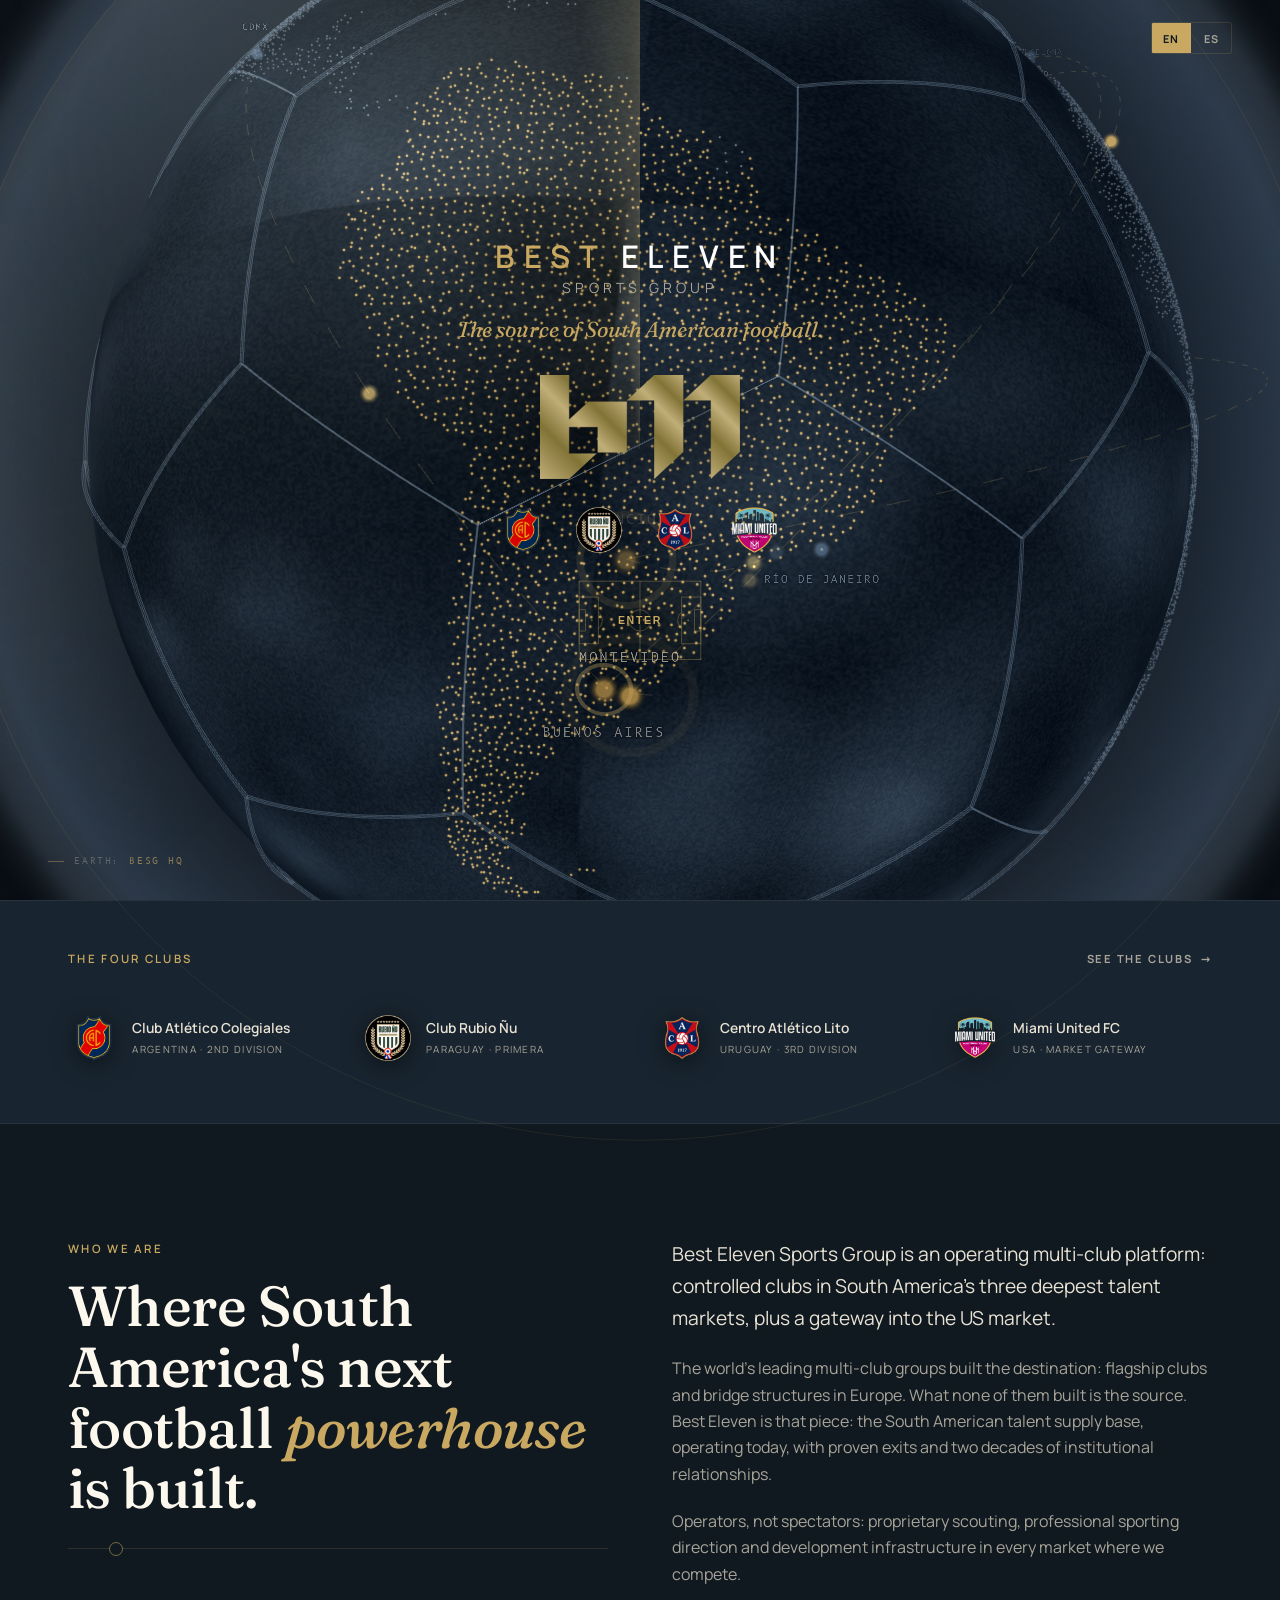
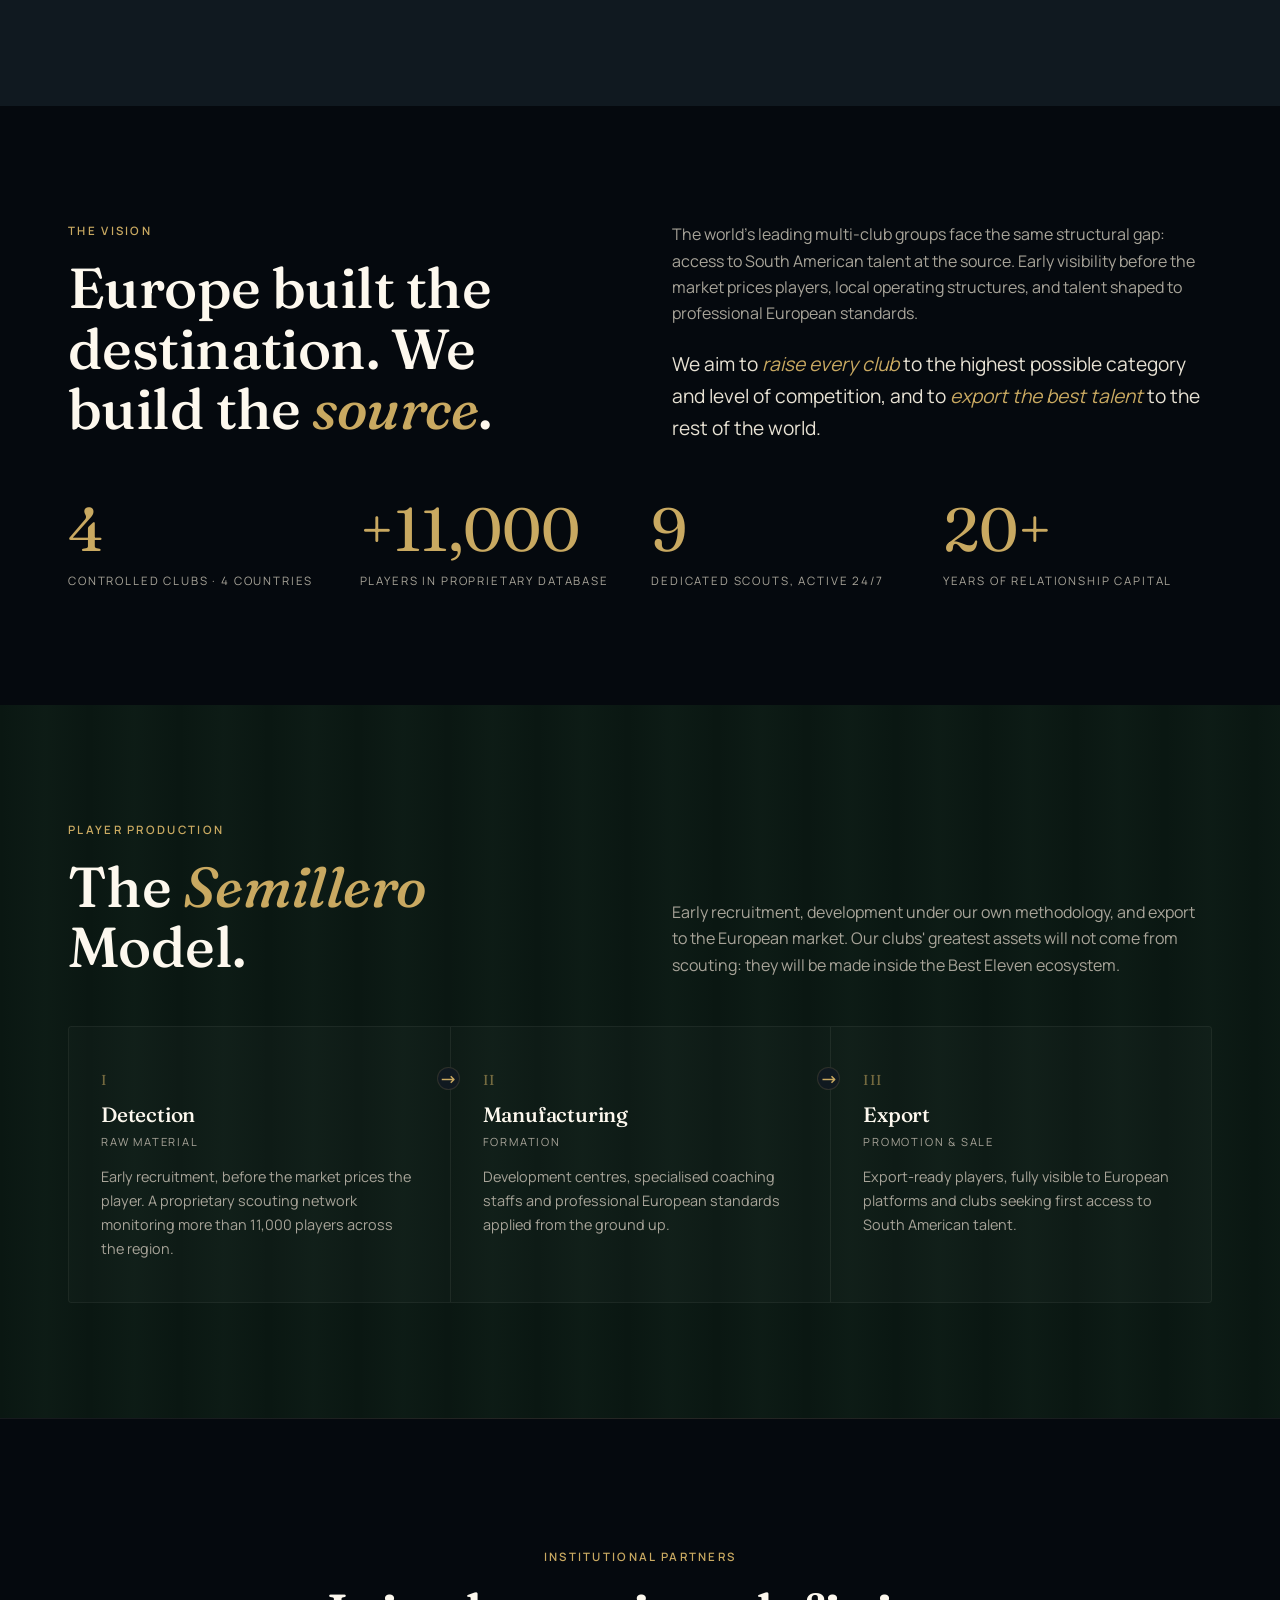
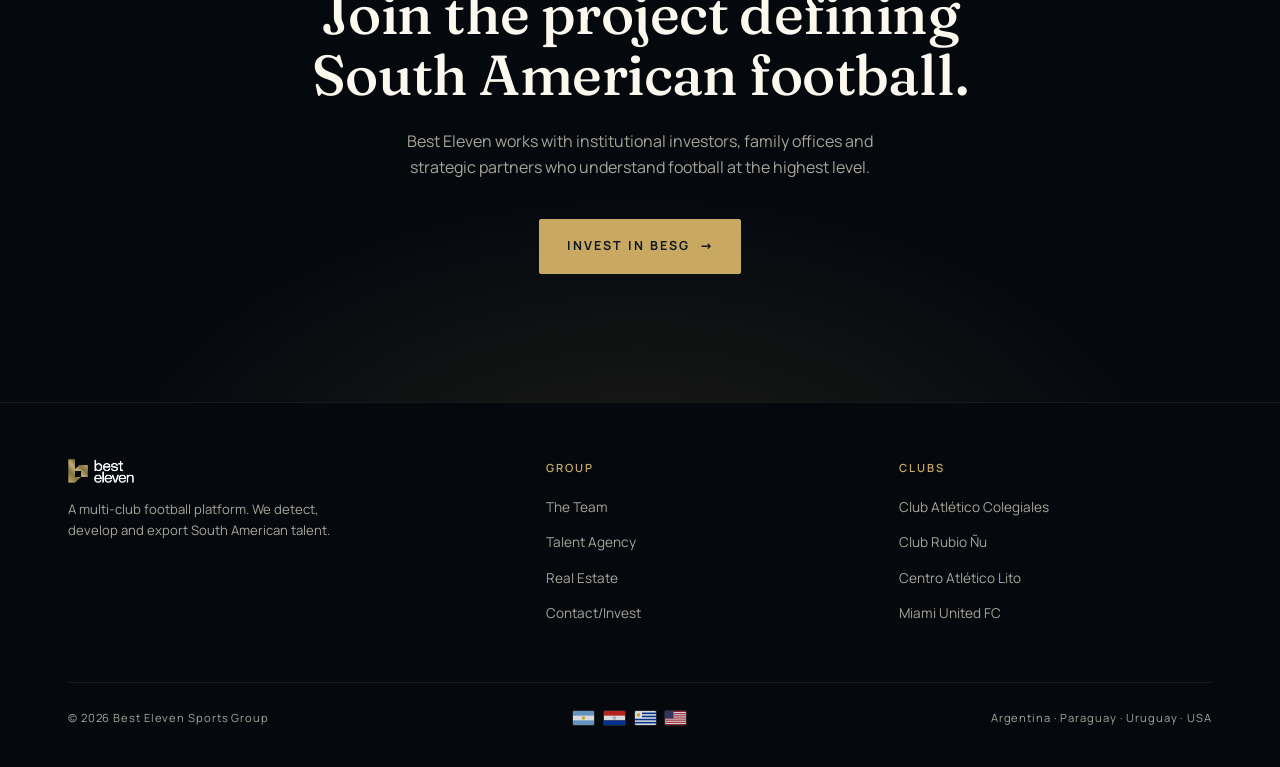
==== commit 871a3798: "Gate, home and palette: readability and composition pass Entry gate - Enter key now works from anywh" ====
--- a/index.html
+++ b/index.html
@@ -26,6 +26,7 @@
 <!-- ============ ENTRY GATE ============ -->
 <div id="gate" role="dialog" aria-label="Best Eleven Sports Group" tabindex="-1">
   <div id="gateGlobe" aria-hidden="true"></div>
+  <div class="gate-ref" aria-hidden="true"><span data-es-html="Tierra: <b>BESG HQ</b>">Earth: <b>BESG HQ</b></span></div>
   <div class="gate-lang lang-toggle" role="group" aria-label="Language">
     <button data-lang="en" type="button">EN</button>
     <button data-lang="es" type="button">ES</button>
@@ -121,12 +122,39 @@
   <div class="hero-stats">
     <div class="hero-stats-inner">
       <div class="hstat"><div class="n"><b>4</b></div><div class="t" data-es="Clubes bajo control">Controlled clubs</div></div>
-      <div class="hstat"><div class="n"><b>4</b></div><div class="t" data-es="Países">Countries</div></div>
       <div class="hstat"><div class="n">+<b data-count="11000">11,000</b></div><div class="t" data-es="Jugadores monitoreados">Players monitored</div></div>
       <div class="hstat"><div class="n"><b>20</b>+</div><div class="t" data-es="Años en el fútbol">Years in football</div></div>
     </div>
   </div>
 </header>
+
+<!-- ============ CLUB STRIP ============ -->
+<section class="club-strip">
+  <div class="wrap">
+    <div class="club-strip-head">
+      <div class="eyebrow" data-es="Los cuatro clubes">The four clubs</div>
+      <a href="clubs.html" class="club-strip-link"><span data-es="Ver los clubes">See the clubs</span> <span class="arr">→</span></a>
+    </div>
+    <div class="club-strip-inner">
+      <a href="clubs.html#colegiales" class="club-chip" style="--glow:#D5202B;">
+        <img src="assets/img/crest-colegiales.png" alt="" loading="lazy" width="46" height="46">
+        <span><span class="n">Club Atlético Colegiales</span><span class="c">Argentina · <span data-es="2ª División">2nd Division</span></span></span>
+      </a>
+      <a href="clubs.html#rubio-nu" class="club-chip" style="--glow:#0F9D4C;">
+        <img src="assets/img/crest-rubio.png" alt="" loading="lazy" width="46" height="46">
+        <span><span class="n">Club Rubio Ñu</span><span class="c">Paraguay · Primera</span></span>
+      </a>
+      <a href="clubs.html#lito" class="club-chip" style="--glow:#1E6FD6;">
+        <img src="assets/img/crest-lito.png" alt="" loading="lazy" width="46" height="46">
+        <span><span class="n">Centro Atlético Lito</span><span class="c">Uruguay · <span data-es="3ª División">3rd Division</span></span></span>
+      </a>
+      <a href="clubs.html#miami" class="club-chip" style="--glow:#C50075;">
+        <img src="assets/img/crest-miami.png" alt="" loading="lazy" width="46" height="46">
+        <span><span class="n">Miami United FC</span><span class="c">USA · <span data-es="Puerta al mercado">Market gateway</span></span></span>
+      </a>
+    </div>
+  </div>
+</section>
 
 <!-- ============ WHO WE ARE ============ -->
 <section class="section">
@@ -169,7 +197,7 @@
 </section>
 
 <!-- ============ SEMILLERO ============ -->
-<section class="section">
+<section class="section section-pitch">
   <div class="wrap">
     <div class="grid-2" style="align-items:end;margin-bottom:3rem;">
       <div class="reveal">
@@ -240,7 +268,12 @@
     </div>
     <div class="foot-bottom">
       <div>© 2026 Best Eleven Sports Group</div>
-      <div class="foot-flags">🇦🇷 🇵🇾 🇺🇾 🇺🇸</div>
+      <div class="foot-flags" aria-hidden="true">
+        <svg viewBox="0 0 21 14"><rect width="21" height="14" fill="#74ACDF"/><rect y="4.667" width="21" height="4.666" fill="#FFF"/><circle cx="10.5" cy="7" r="1.5" fill="#F6B40E"/></svg>
+        <svg viewBox="0 0 21 14"><rect width="21" height="14" fill="#D52B1E"/><rect y="4.667" width="21" height="4.666" fill="#FFF"/><rect y="9.333" width="21" height="4.667" fill="#0038A8"/><circle cx="10.5" cy="7" r="1.35" fill="#FFF" stroke="#0038A8" stroke-width=".35"/></svg>
+        <svg viewBox="0 0 21 14"><rect width="21" height="14" fill="#FFF"/><g fill="#0038A8"><rect x="7" y="1.556" width="14" height="1.556"/><rect x="7" y="4.667" width="14" height="1.555"/><rect y="7.778" width="21" height="1.555"/><rect y="10.889" width="21" height="1.556"/></g><circle cx="3.5" cy="3.9" r="1.55" fill="#F6B40E"/></svg>
+        <svg viewBox="0 0 21 14"><rect width="21" height="14" fill="#B22234"/><g fill="#FFF"><rect y="1.077" width="21" height="1.077"/><rect y="3.231" width="21" height="1.077"/><rect y="5.385" width="21" height="1.077"/><rect y="7.538" width="21" height="1.077"/><rect y="9.692" width="21" height="1.077"/><rect y="11.846" width="21" height="1.077"/></g><rect width="8.4" height="7.538" fill="#3C3B6E"/></svg>
+      </div>
       <div>Argentina · Paraguay · Uruguay · USA</div>
     </div>
   </div>
--- a/assets/css/main.css
+++ b/assets/css/main.css
@@ -5,10 +5,15 @@
    ============================================================ */
 
 :root{
-  --navy-deep:#0A0F15;
+  /* four distinct steps, so stacked sections actually read as separate planes */
+  --navy-deep:#05090E;
   --navy:#101920;
-  --navy-2:#141F29;
-  --navy-3:#182634;
+  --navy-2:#18242F;
+  --navy-3:#1F2E3B;
+  /* third colour: pitch green, desaturated almost to black — carries the football
+     identity into the surfaces without competing with the gold */
+  --pitch:#0A1712;
+  --pitch-line:rgba(126,186,148,0.028);
   --gold:#C9A961;
   --gold-bright:#E4CB8E;
   --gold-dim:rgba(201,169,97,0.55);
@@ -55,17 +60,17 @@
 p.body{color:var(--ink-m);max-width:64ch;}
 
 .eyebrow{
-  font-size:0.68rem;
+  font-size:0.72rem;
   font-weight:600;
-  letter-spacing:0.32em;
+  letter-spacing:0.2em;
   text-transform:uppercase;
   color:var(--gold);
   margin-bottom:1.1rem;
 }
 .label{
-  font-size:0.62rem;
+  font-size:0.7rem;
   font-weight:600;
-  letter-spacing:0.22em;
+  letter-spacing:0.16em;
   text-transform:uppercase;
   color:var(--ink-m);
 }
@@ -91,6 +96,17 @@
 .section{padding:clamp(4.5rem,9vw,8.5rem) 0;}
 .section-tint{background:var(--navy-deep);}
 .section-tint2{background:var(--navy-2);}
+/* pitch green, with the faint stripes of a mown field */
+.section-pitch{background:var(--pitch);}
+.section-pitch::before{
+  content:'';position:absolute;inset:0;pointer-events:none;
+  /* soft ramps, not hard bands — the stripes should be felt, not counted */
+  background:repeating-linear-gradient(90deg,
+    rgba(126,186,148,0) 0%,
+    var(--pitch-line) 3.5%,
+    rgba(126,186,148,0) 7%);
+}
+.section-pitch > *{position:relative;}
 
 .grid-2{display:grid;grid-template-columns:1fr 1fr;gap:clamp(2rem,5vw,5rem);align-items:center;}
 .grid-3{display:grid;grid-template-columns:repeat(3,1fr);gap:1.4rem;}
@@ -104,12 +120,18 @@
   transition:background .4s,border-color .4s, backdrop-filter .4s;
   border-bottom:1px solid transparent;
 }
-.nav.scrolled{
-  background:rgba(10,15,21,0.82);
+/* The blur lives on a pseudo-element, not on .nav itself: backdrop-filter makes
+   its element a containing block for position:fixed descendants, which trapped
+   the full-screen mobile menu inside the 76px bar as soon as the page scrolled. */
+.nav::before{
+  content:'';position:absolute;inset:0;z-index:-1;
+  background:rgba(5,9,14,0.82);
   backdrop-filter:blur(14px);
   -webkit-backdrop-filter:blur(14px);
-  border-bottom-color:var(--line-soft);
-}
+  opacity:0;transition:opacity .4s;
+}
+.nav.scrolled::before{opacity:1;}
+.nav.scrolled{border-bottom-color:var(--line-soft);}
 .nav-inner{
   max-width:var(--max);margin:0 auto;width:100%;
   padding:0 clamp(1.2rem,4vw,3rem);
@@ -187,12 +209,12 @@
 }
 .hero-stats-inner{
   max-width:var(--max);margin:0 auto;padding:1.4rem clamp(1.2rem,4vw,3rem);
-  display:grid;grid-template-columns:repeat(4,1fr);gap:1.5rem;
+  display:grid;grid-template-columns:repeat(3,1fr);gap:1.5rem;
 }
 .hstat{opacity:0;}
 .hstat .n{font-family:'Fraunces',serif;font-size:clamp(1.5rem,2.6vw,2.2rem);color:var(--beige);line-height:1;}
 .hstat .n b{color:var(--gold);font-weight:500;}
-.hstat .t{font-size:0.62rem;letter-spacing:0.2em;text-transform:uppercase;color:var(--ink-m);margin-top:0.45rem;}
+.hstat .t{font-size:0.7rem;letter-spacing:0.16em;text-transform:uppercase;color:var(--ink-m);margin-top:0.45rem;}
 
 .scroll-hint{
   position:absolute;bottom:110px;left:50%;transform:translateX(-50%);z-index:3;
@@ -224,7 +246,7 @@
 }
 .club-card:hover::before{opacity:1;}
 .club-card img.crest{height:74px;width:auto;object-fit:contain;align-self:flex-start;filter:drop-shadow(0 6px 18px rgba(0,0,0,0.5));}
-.club-card .country{font-size:0.62rem;letter-spacing:0.24em;text-transform:uppercase;color:var(--gold);}
+.club-card .country{font-size:0.7rem;letter-spacing:0.16em;text-transform:uppercase;color:var(--gold);}
 .club-card h3{font-size:1.35rem;}
 .club-card .div{font-size:0.8rem;color:var(--ink-m);}
 .club-card .go{
@@ -241,7 +263,7 @@
 .plate .cap{
   position:absolute;left:0;right:0;bottom:0;
   padding:0.85rem 1.1rem;
-  font-size:0.6rem;letter-spacing:0.2em;text-transform:uppercase;color:var(--beige);
+  font-size:0.68rem;letter-spacing:0.15em;text-transform:uppercase;color:var(--beige);
   background:linear-gradient(180deg,rgba(10,15,21,0),rgba(10,15,21,0.85));
 }
 
@@ -251,7 +273,7 @@
 .sem-step + .sem-step{border-left:1px solid var(--line-soft);}
 .sem-step .num{font-family:'Fraunces',serif;font-size:0.9rem;color:var(--gold-dim);letter-spacing:0.1em;}
 .sem-step h3{font-size:1.3rem;margin:0.7rem 0 0.4rem;}
-.sem-step .tag{font-size:0.62rem;letter-spacing:0.22em;text-transform:uppercase;color:var(--gold);margin-bottom:0.9rem;}
+.sem-step .tag{font-size:0.7rem;letter-spacing:0.16em;text-transform:uppercase;color:var(--ink-m);margin-bottom:0.9rem;}
 .sem-step p{font-size:0.9rem;color:var(--ink-m);}
 .sem-step::after{
   content:'→';position:absolute;top:2.5rem;right:-0.62rem;z-index:2;
@@ -293,7 +315,7 @@
   font-family:'Fraunces',serif;font-size:clamp(2.4rem,5vw,3.8rem);
   color:var(--gold);line-height:1;
 }
-.stat-block .t{font-size:0.66rem;letter-spacing:0.22em;text-transform:uppercase;color:var(--ink-m);margin-top:0.6rem;}
+.stat-block .t{font-size:0.72rem;letter-spacing:0.16em;text-transform:uppercase;color:var(--ink-m);margin-top:0.6rem;}
 
 /* ---------- Club detail (clubs.html) ---------- */
 .club-hero{
@@ -308,7 +330,7 @@
 .club-head img{height:88px;width:auto;object-fit:contain;filter:drop-shadow(0 8px 22px rgba(0,0,0,0.55));}
 .club-meta{display:flex;gap:2.5rem;flex-wrap:wrap;margin-top:2rem;position:relative;z-index:1;}
 .club-meta .m .v{font-family:'Fraunces',serif;font-size:1.5rem;color:var(--gold);}
-.club-meta .m .k{font-size:0.6rem;letter-spacing:0.2em;text-transform:uppercase;color:var(--ink-m);margin-top:0.3rem;}
+.club-meta .m .k{font-size:0.68rem;letter-spacing:0.16em;text-transform:uppercase;color:var(--ink-m);margin-top:0.3rem;}
 
 /* ---------- Team ---------- */
 .team-card{text-align:left;padding:2.4rem 2rem;}
@@ -318,7 +340,7 @@
 }
 .team-card .ph img{width:100%;height:100%;object-fit:cover;filter:grayscale(15%);}
 .team-card h3{font-size:1.25rem;}
-.team-card .role{font-size:0.64rem;letter-spacing:0.22em;text-transform:uppercase;color:var(--gold);margin:0.4rem 0 0.9rem;}
+.team-card .role{font-size:0.7rem;letter-spacing:0.16em;text-transform:uppercase;color:var(--gold);margin:0.4rem 0 0.9rem;}
 
 /* ---------- Invest ---------- */
 .invest-hero{
@@ -358,7 +380,7 @@
 .foot-grid{display:grid;grid-template-columns:1.4fr 1fr 1fr;gap:2.5rem;align-items:start;}
 .foot-grid .logo img{height:24px;margin-bottom:1rem;}
 .foot-grid p{font-size:0.82rem;color:var(--ink-m);max-width:36ch;}
-.foot-grid h5{font-size:0.62rem;letter-spacing:0.24em;text-transform:uppercase;color:var(--gold);margin-bottom:1rem;font-weight:600;}
+.foot-grid h5{font-size:0.7rem;letter-spacing:0.18em;text-transform:uppercase;color:var(--gold);margin-bottom:1rem;font-weight:600;}
 .foot-grid ul{list-style:none;}
 .foot-grid li{margin-bottom:0.55rem;}
 .foot-grid li a{font-size:0.85rem;color:var(--ink-m);transition:color .3s;}
@@ -398,15 +420,16 @@
 }
 @media(max-width:860px){
   .nav-links{
-    position:fixed;inset:0;background:rgba(10,15,21,0.97);backdrop-filter:blur(10px);
+    position:fixed;inset:0;background:rgba(5,9,14,0.97);backdrop-filter:blur(10px);-webkit-backdrop-filter:blur(10px);
     flex-direction:column;justify-content:center;gap:2.2rem;
     transform:translateY(-100%);transition:transform .5s var(--ease);z-index:105;
   }
   .nav-links.open{transform:translateY(0);}
   .nav-links a{font-size:1rem;}
   .burger{display:block;}
-  .hero-stats-inner{grid-template-columns:1fr 1fr;gap:1.1rem;}
-  .hero-content{padding-bottom:215px;}
+  .hero-stats-inner{grid-template-columns:repeat(3,1fr);gap:0.9rem;}
+  .hstat .t{font-size:0.6rem;letter-spacing:0.1em;}
+  .hero-content{padding-bottom:170px;}
   .promo-row{grid-template-columns:auto 1fr;}
   .promo-row .val{grid-column:2;}
 }
@@ -478,7 +501,7 @@
 html.reduced .gate-radar .sweep{animation:none;opacity:0.35;}
 @keyframes gsweep{to{transform:rotate(360deg);}}
 .gate-title{
-  font-size:0.72rem;font-weight:700;letter-spacing:0.44em;text-transform:uppercase;
+  font-size:0.76rem;font-weight:700;letter-spacing:0.3em;text-transform:uppercase;
   color:var(--beige);
 }
 .gate-sub{
@@ -487,7 +510,7 @@
 }
 .gate-lang{position:absolute;top:1.4rem;right:clamp(1.2rem,4vw,3rem);z-index:3;}
 @media(max-width:560px){
-  .gate-title{letter-spacing:0.3em;}
+  .gate-title{letter-spacing:0.22em;}
 }
 
 /* gate enter effect */
@@ -553,7 +576,7 @@
   width:clamp(72px,9vw,104px);height:clamp(72px,9vw,104px);transition:transform .4s cubic-bezier(.2,.8,.2,1);}
 .crest-btn-inner img{width:100%;height:100%;object-fit:contain;
   filter:drop-shadow(0 6px 14px rgba(0,0,0,0.45));transition:filter .4s ease;}
-.crest-btn-name{font-size:0.7rem;letter-spacing:0.18em;text-transform:uppercase;color:var(--ink-m);
+.crest-btn-name{font-size:0.72rem;letter-spacing:0.15em;text-transform:uppercase;color:var(--ink-m);
   transition:color .35s ease;font-weight:500;}
 .crest-btn:hover,.crest-btn:focus-visible{transform:translateY(-6px);
   border-color:color-mix(in srgb, var(--glow) 45%, rgba(255,255,255,0.1));
@@ -583,7 +606,7 @@
 .gate-brand-main .bb{ color:var(--gold); }
 .gate-brand-main .ee{ color:#FFFFFF; }
 .gate-brand-sub{
-  font-size:clamp(0.6rem,1.7vw,0.84rem); letter-spacing:0.42em; font-weight:400;
+  font-size:clamp(0.66rem,1.8vw,0.88rem); letter-spacing:0.3em; font-weight:400;
   color:var(--ink-m); line-height:1.1;
 }
 .gate-bottom{ position:relative; z-index:2; display:flex; flex-direction:column; align-items:center; }
@@ -626,3 +649,92 @@
 @media (prefers-reduced-motion: reduce){
   .btn-pitch,.btn-pitch .pitch{ transition:none; }
 }
+
+
+/* ---- Gate · map reference caption (bottom-left, deliberately quiet) ---- */
+.gate-ref{
+  position:absolute; left:clamp(1.2rem,4vw,3rem); bottom:clamp(1.2rem,3vw,1.9rem);
+  z-index:3; pointer-events:none;
+  display:flex; align-items:center; gap:0.62rem;
+  font-family:'B612 Mono','Courier New',monospace;
+  font-size:0.58rem; letter-spacing:0.2em; text-transform:uppercase;
+  color:rgba(168,164,153,0.42);
+}
+.gate-ref::before{
+  content:''; width:16px; height:1px; flex:none;
+  background:rgba(201,169,97,0.4);
+}
+.gate-ref b{ font-weight:400; color:rgba(201,169,97,0.62); }
+#gate.entering .gate-ref{ opacity:0; transition:opacity .35s ease; }
+@media(max-width:560px){
+  .gate-ref{ font-size:0.54rem; letter-spacing:0.14em; gap:0.45rem; }
+  .gate-ref::before{ width:11px; }
+}
+
+/* ---- Home · club strip: the four assets, stated once and quietly ---- */
+.club-strip{
+  background:var(--navy-2);
+  border-top:1px solid var(--line-soft);
+  border-bottom:1px solid var(--line-soft);
+  padding:clamp(2.2rem,4vw,3rem) 0;
+}
+.club-strip-head{
+  display:flex; align-items:baseline; justify-content:space-between;
+  gap:1rem; flex-wrap:wrap; margin-bottom:clamp(1.6rem,3vw,2.2rem);
+}
+.club-strip-head .eyebrow{margin-bottom:0;}
+.club-strip-link{
+  font-size:0.7rem; font-weight:700; letter-spacing:0.16em; text-transform:uppercase;
+  color:var(--ink-m); display:inline-flex; align-items:center; gap:0.5rem;
+  transition:color .3s;
+}
+.club-strip-link:hover{color:var(--beige);}
+.club-strip-link .arr{transition:transform .3s;}
+.club-strip-link:hover .arr{transform:translateX(4px);}
+
+.club-strip-inner{
+  display:grid; grid-template-columns:repeat(4,1fr);
+  gap:clamp(0.9rem,2.4vw,2rem);
+}
+.club-chip{
+  display:flex; align-items:center; gap:0.95rem;
+  padding:0.7rem 0.2rem 0.9rem; position:relative;
+  transition:transform .35s var(--ease);
+}
+.club-chip::after{
+  content:''; position:absolute; left:0; right:0; bottom:0; height:1px;
+  background:var(--glow,var(--gold)); opacity:0; transition:opacity .35s ease;
+}
+.club-chip img{
+  height:46px; width:46px; flex:none; object-fit:contain;
+  filter:drop-shadow(0 4px 12px rgba(0,0,0,0.5));
+  transition:transform .35s var(--ease), filter .35s ease;
+}
+.club-chip .n{
+  display:block; font-size:0.86rem; font-weight:600; color:var(--ink);
+  line-height:1.25; transition:color .3s;
+}
+.club-chip .c{
+  display:block; margin-top:0.28rem;
+  font-size:0.62rem; letter-spacing:0.13em; text-transform:uppercase; color:var(--ink-m);
+}
+.club-chip:hover{transform:translateY(-3px);}
+.club-chip:hover::after{opacity:0.75;}
+.club-chip:hover img{transform:scale(1.06);filter:drop-shadow(0 6px 16px color-mix(in srgb,var(--glow,var(--gold)) 45%,rgba(0,0,0,0.5)));}
+.club-chip:hover .n{color:var(--beige);}
+@media(max-width:860px){
+  .club-strip-inner{grid-template-columns:1fr 1fr;gap:1rem 1.4rem;}
+}
+@media(max-width:420px){
+  .club-strip-inner{grid-template-columns:1fr;}
+  .club-chip img{height:40px;width:40px;}
+}
+
+/* ---- Footer · country flags drawn as SVG (emoji render as letters on Windows) ---- */
+.foot-flags{display:flex;align-items:center;gap:0.6rem;letter-spacing:normal;}
+.foot-flags svg{
+  width:21px;height:14px;display:block;border-radius:1px;
+  box-shadow:0 0 0 1px rgba(253,248,238,0.14);
+  opacity:0.85;transition:opacity .3s;
+}
+.foot-flags svg:hover{opacity:1;}
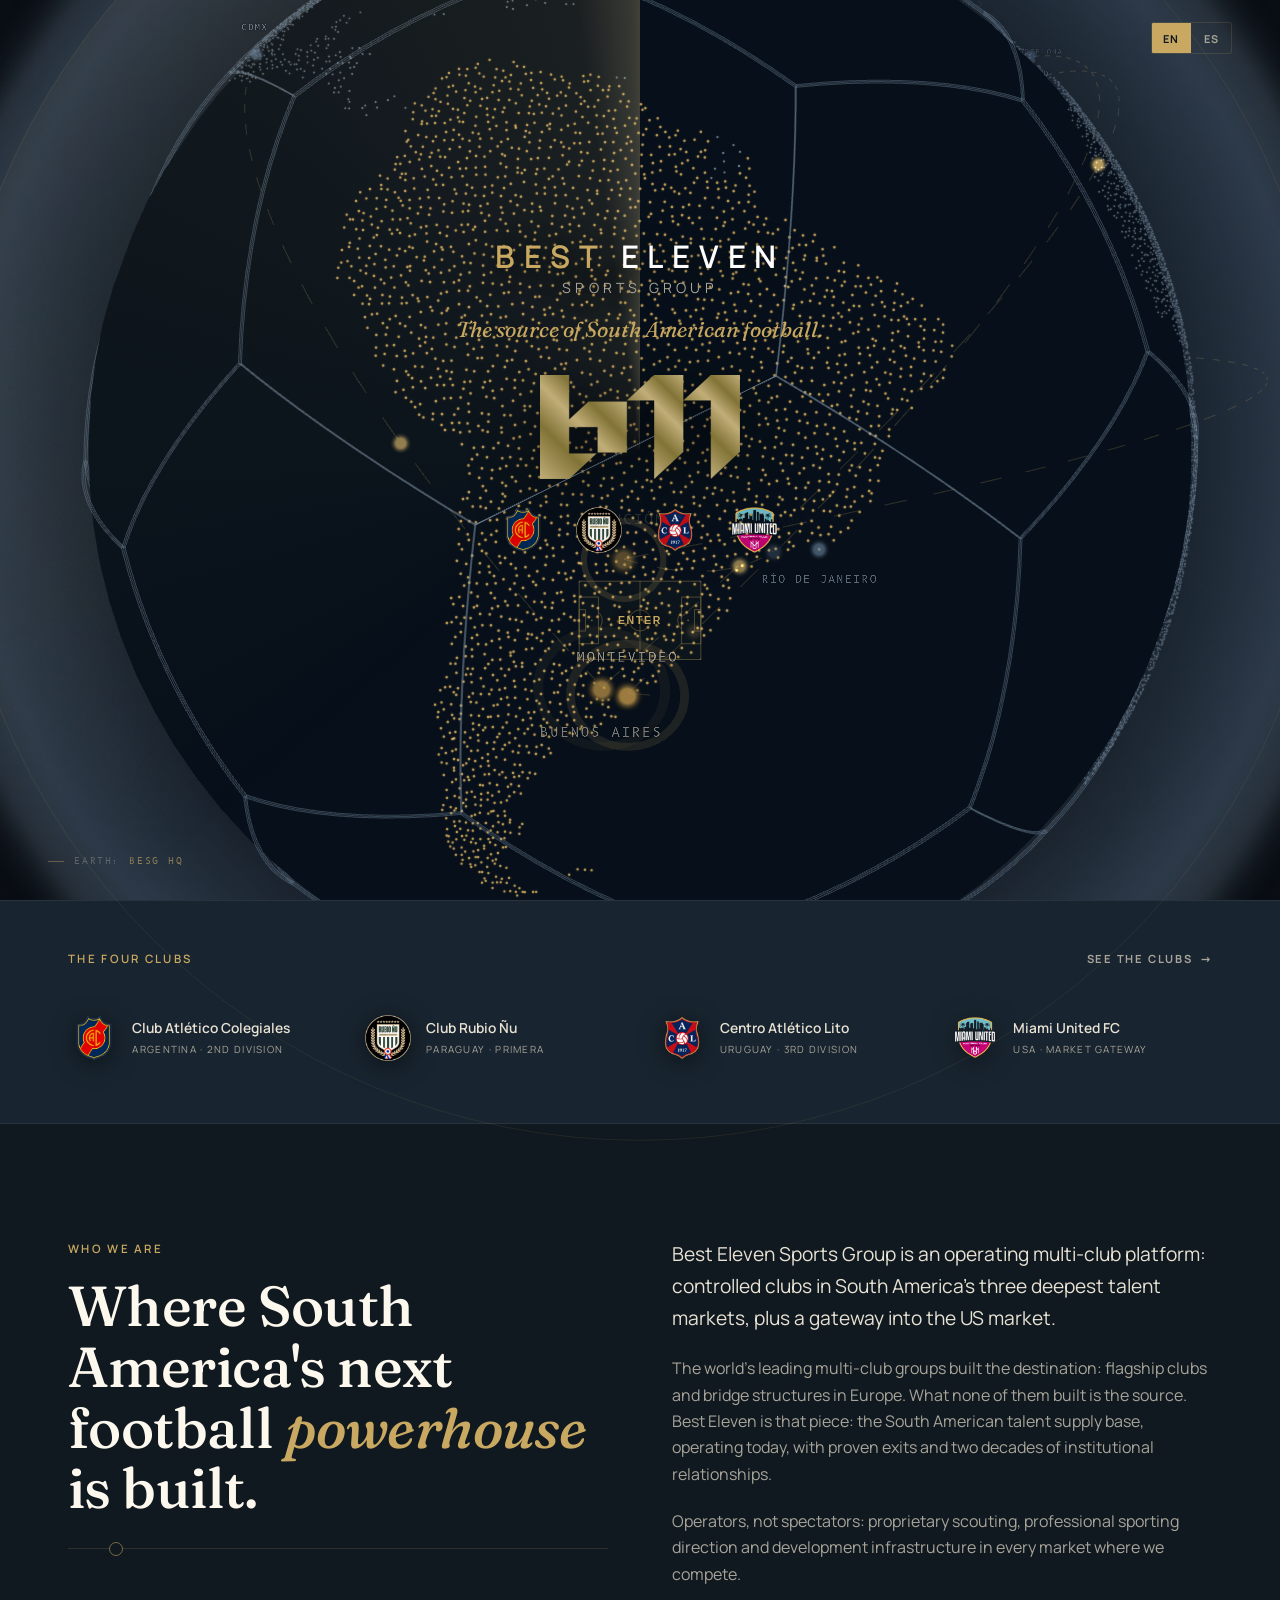
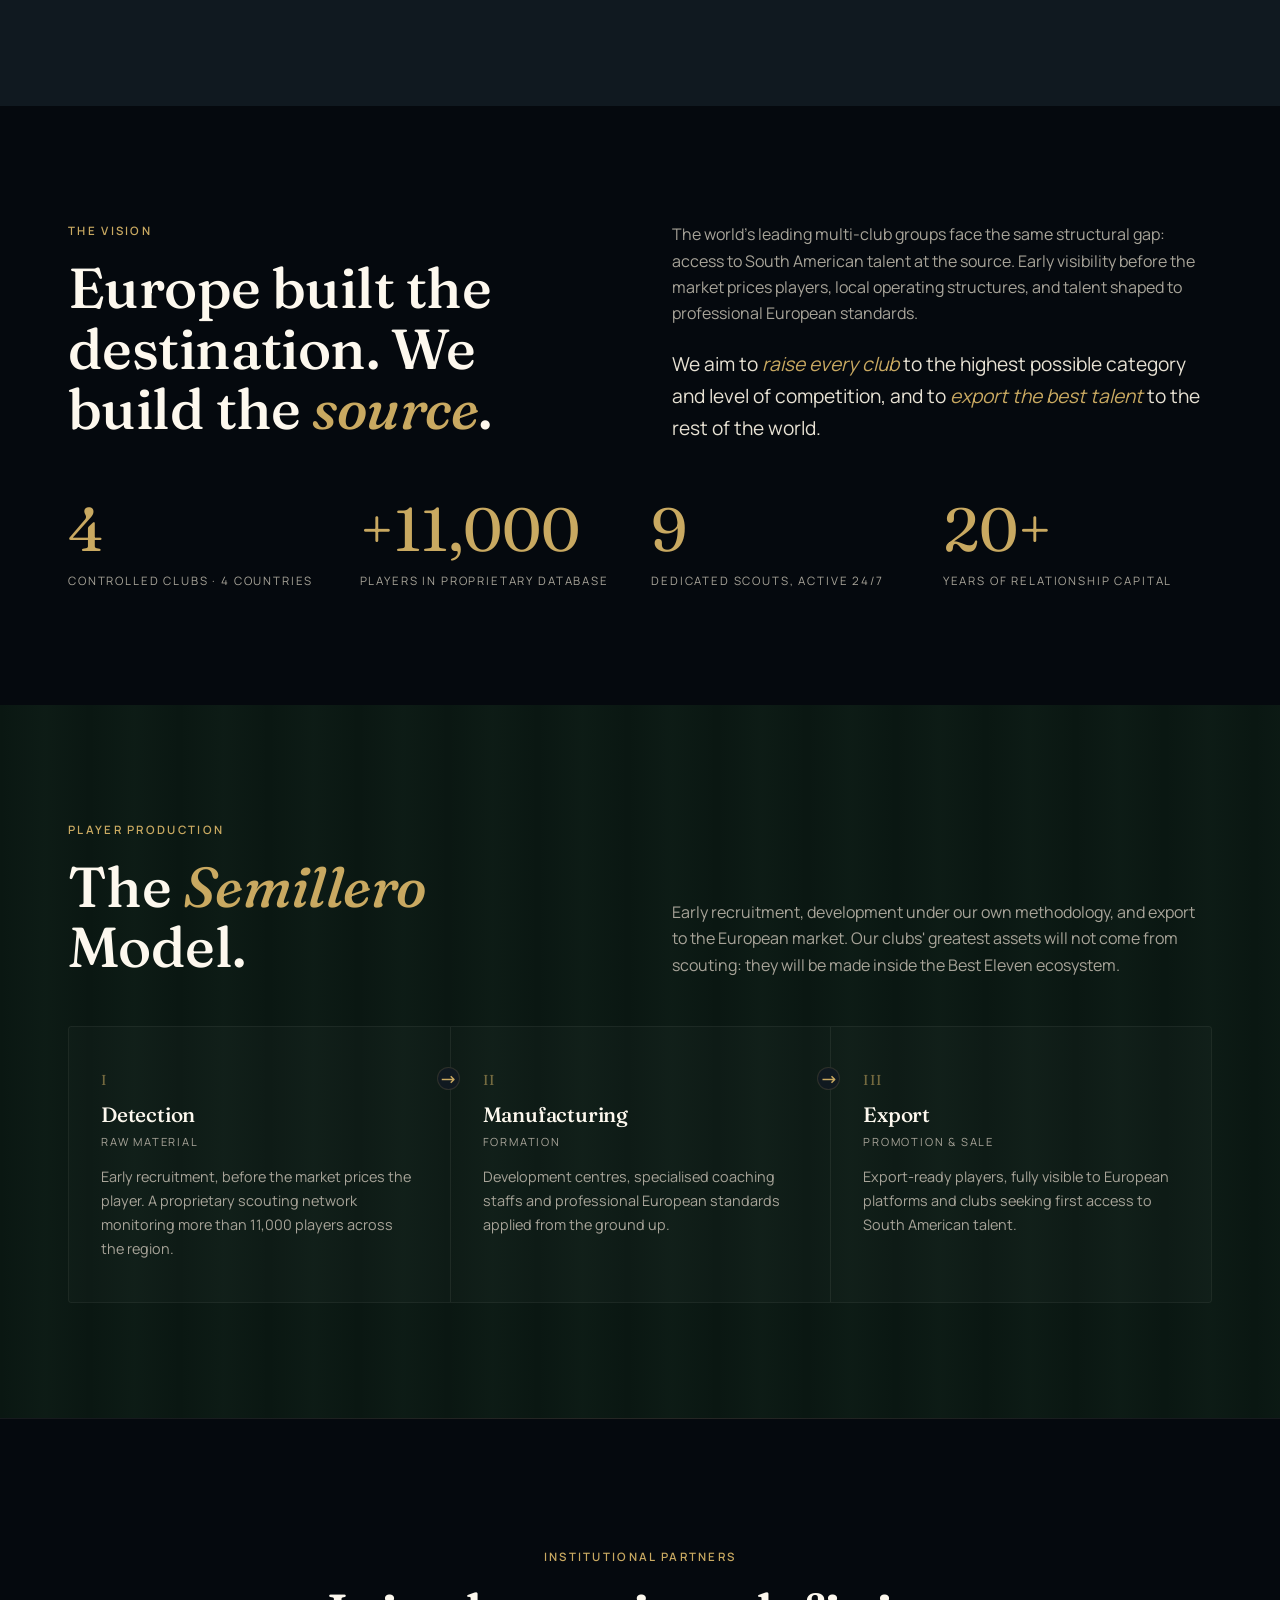
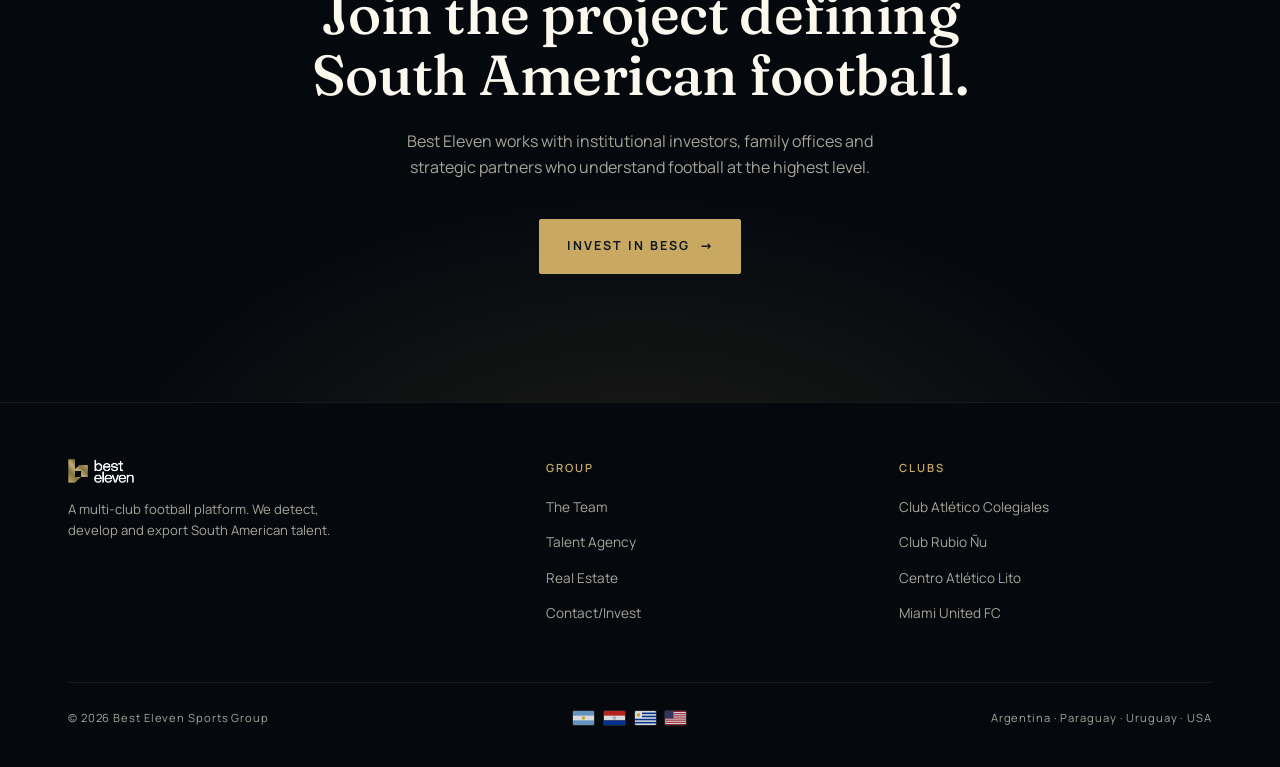
==== commit 538c3e74: "Cache-bust main.css on index.html so phones pick up the mobile-menu fix" ====
--- a/index.html
+++ b/index.html
@@ -18,7 +18,7 @@
 <meta name="twitter:image" content="https://jiconnolly.github.io/best-eleven/og-image.jpg?v=1">
 <meta name="description" content="Best Eleven Sports Group is a multi-club football platform operating four clubs across Argentina, Paraguay, Uruguay and the United States.">
 <link rel="stylesheet" href="assets/css/fonts.css">
-<link rel="stylesheet" href="assets/css/main.css">
+<link rel="stylesheet" href="assets/css/main.css?v=2">
 <link rel="icon" type="image/png" href="assets/img/b11-mark.png">
 </head>
 <body>
--- a/assets/css/main.css
+++ b/assets/css/main.css
@@ -419,9 +419,19 @@
   .foot-grid{grid-template-columns:1fr;}
 }
 @media(max-width:860px){
+  /* Solid, fully opaque panel: no alpha and no backdrop-filter, so the menu stays
+     legible even where backdrop-filter is unsupported or disabled (iOS Reduce
+     Transparency / Low Power Mode). Explicit width/height instead of inset:0 so it
+     can never collapse into the 76px bar if an ancestor ever becomes a containing
+     block for fixed descendants again. */
   .nav-links{
-    position:fixed;inset:0;background:rgba(5,9,14,0.97);backdrop-filter:blur(10px);-webkit-backdrop-filter:blur(10px);
+    position:fixed;top:0;left:0;right:auto;bottom:auto;
+    width:100vw;height:100vh;height:100dvh;
+    background:#05090E;
+    backdrop-filter:none;-webkit-backdrop-filter:none;
     flex-direction:column;justify-content:center;gap:2.2rem;
+    padding:calc(var(--nav-h) + env(safe-area-inset-top,0px)) 1.5rem calc(2rem + env(safe-area-inset-bottom,0px));
+    overflow-y:auto;overscroll-behavior:contain;
     transform:translateY(-100%);transition:transform .5s var(--ease);z-index:105;
   }
   .nav-links.open{transform:translateY(0);}
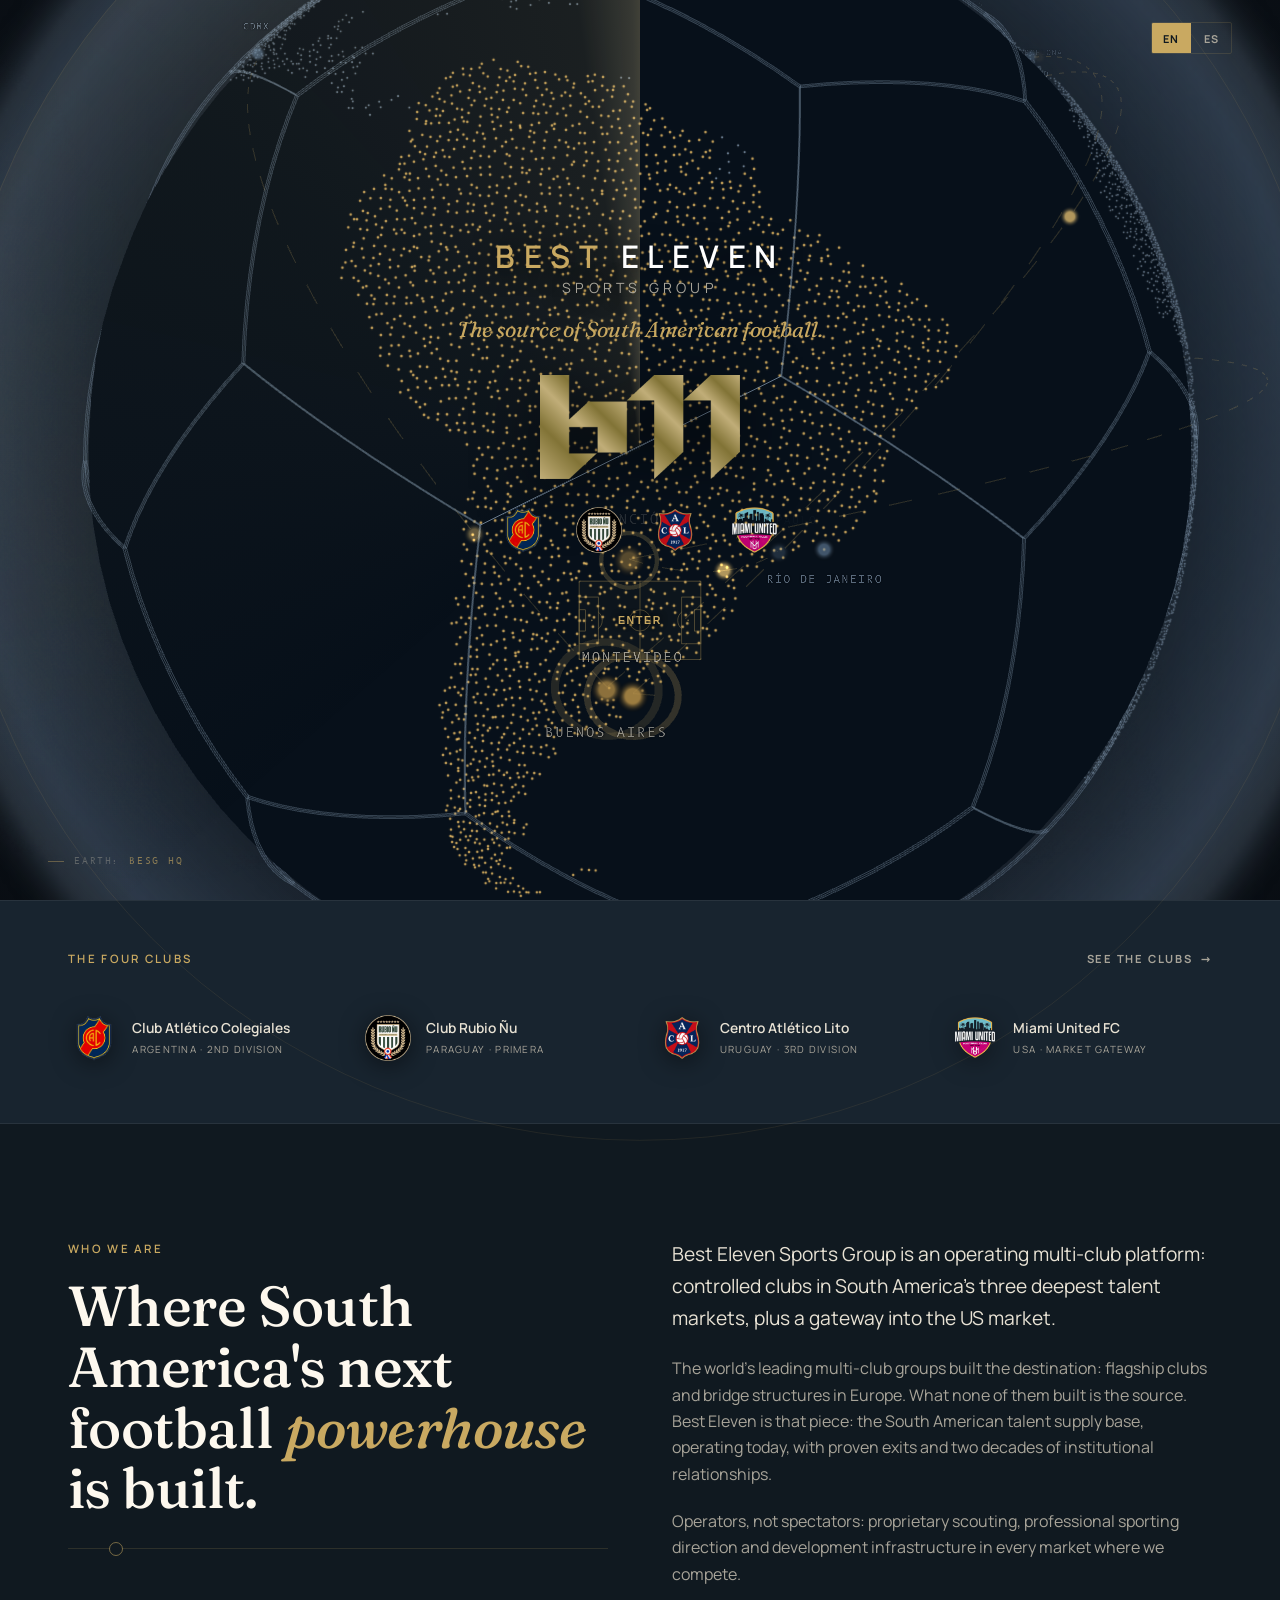
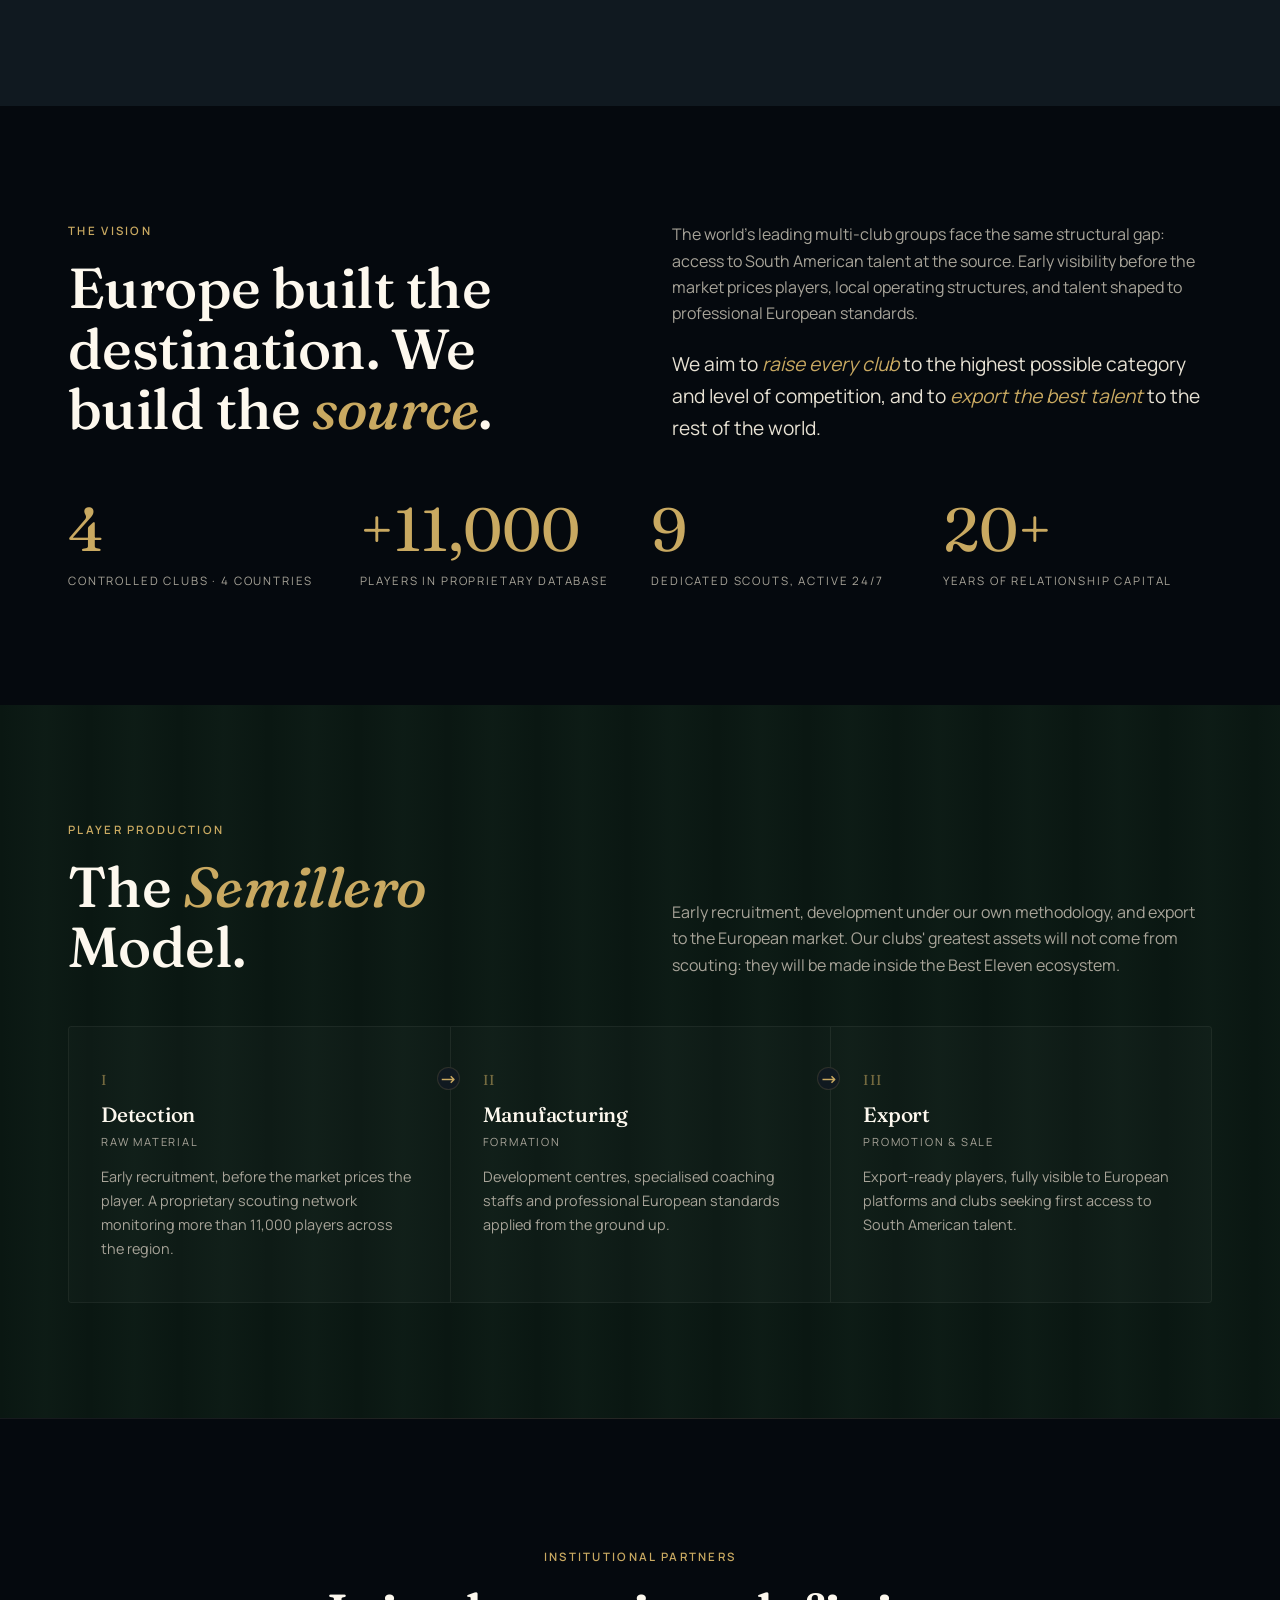
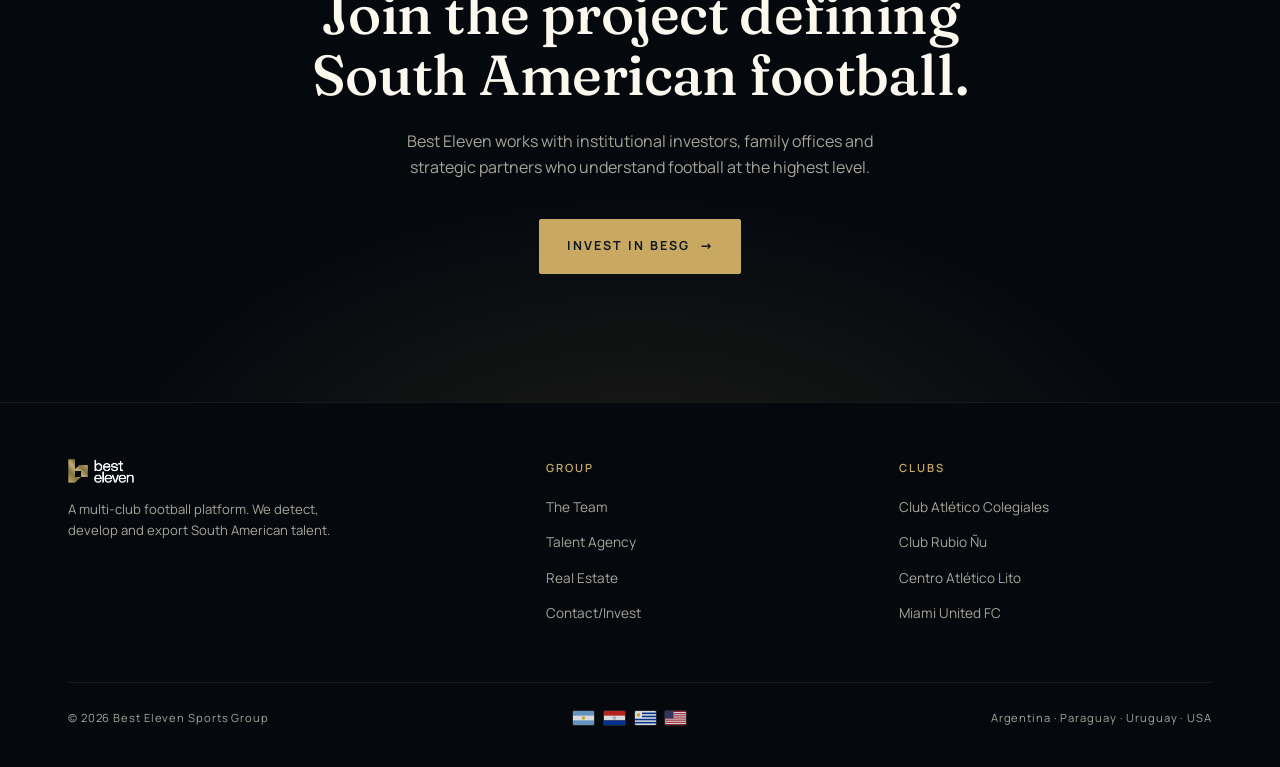
==== commit 7cbc072a: "Add temporary noindex meta to index.html" ====
--- a/index.html
+++ b/index.html
@@ -3,6 +3,9 @@
 <head>
 <meta charset="UTF-8">
 <meta name="viewport" content="width=device-width, initial-scale=1.0">
+<!-- TEMPORARY: keeps the site out of search results while the investor round is open.
+     Remove this line and the X-Robots-Tag rule in _headers to go public. -->
+<meta name="robots" content="noindex, nofollow, noarchive, nosnippet, noimageindex">
 <title>Best Eleven Sports Group</title>
 <meta property="og:type" content="website">
 <meta property="og:site_name" content="Best Eleven Sports Group">
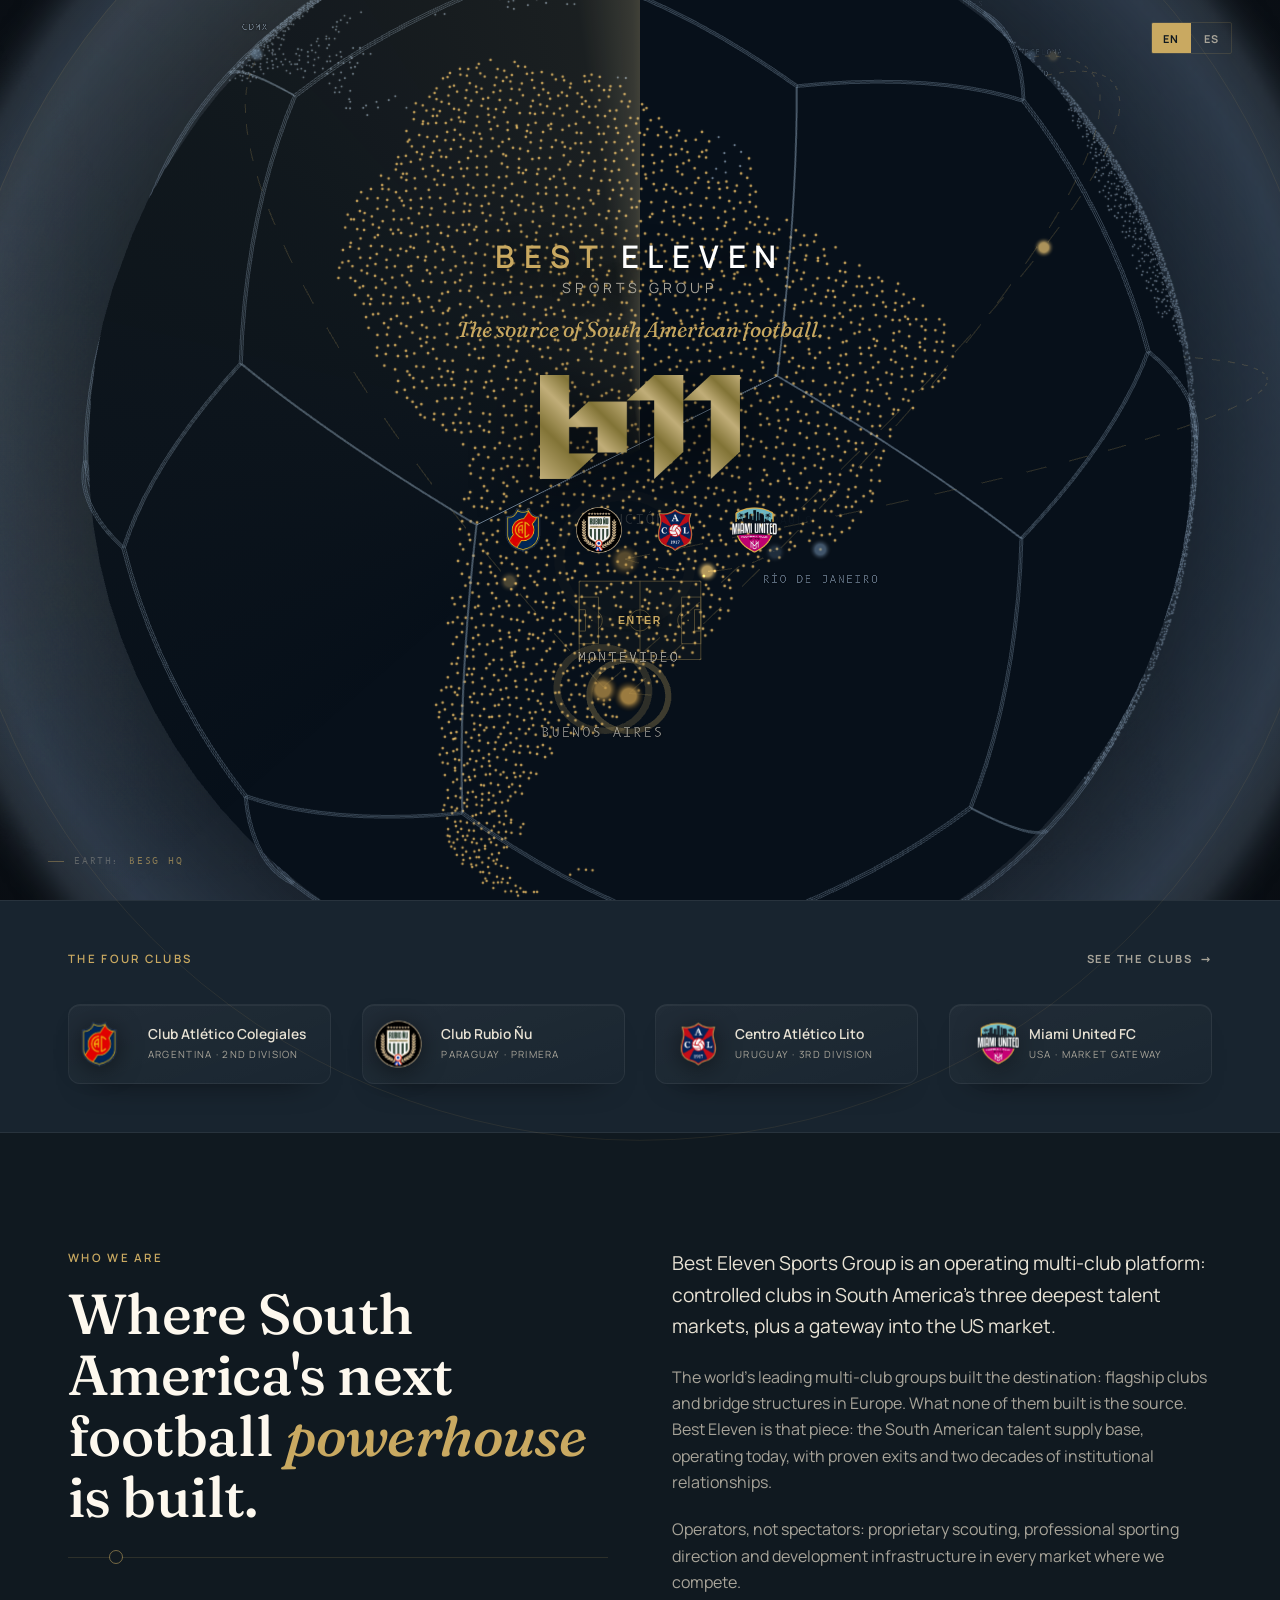
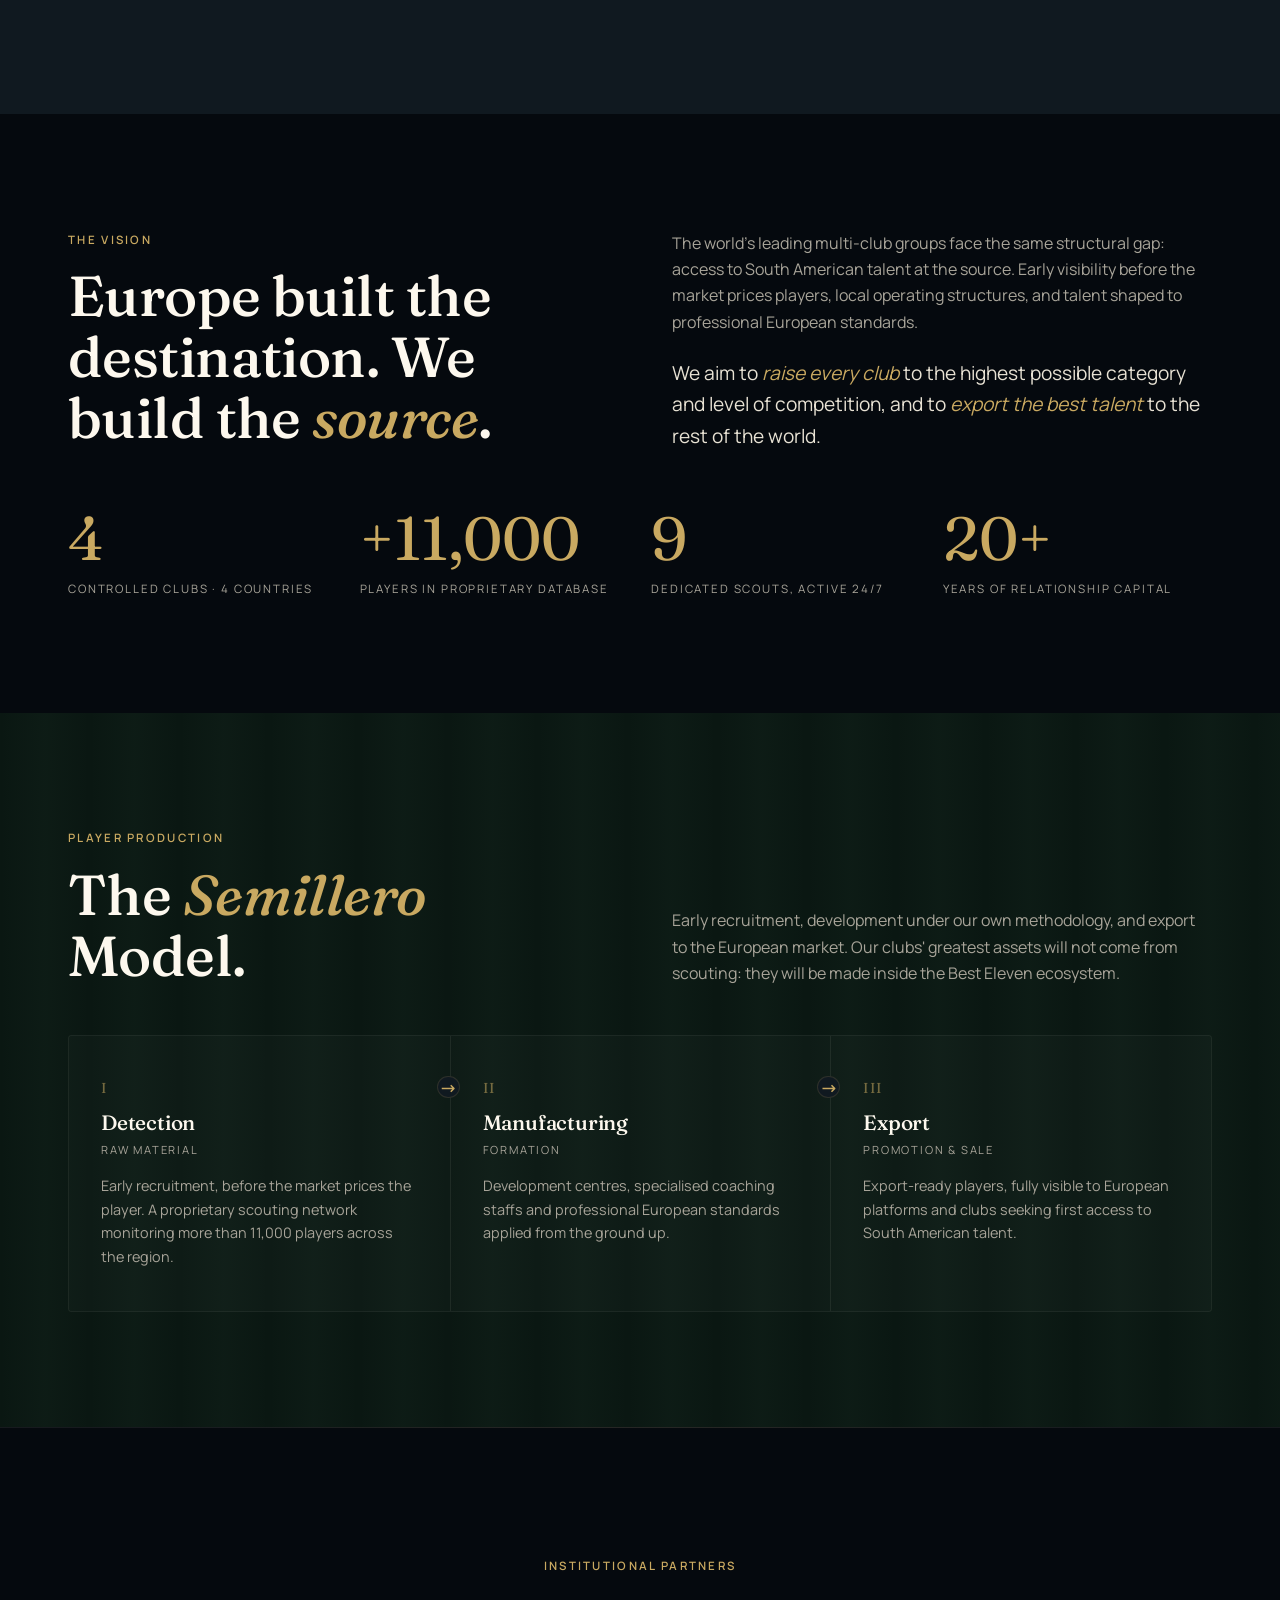
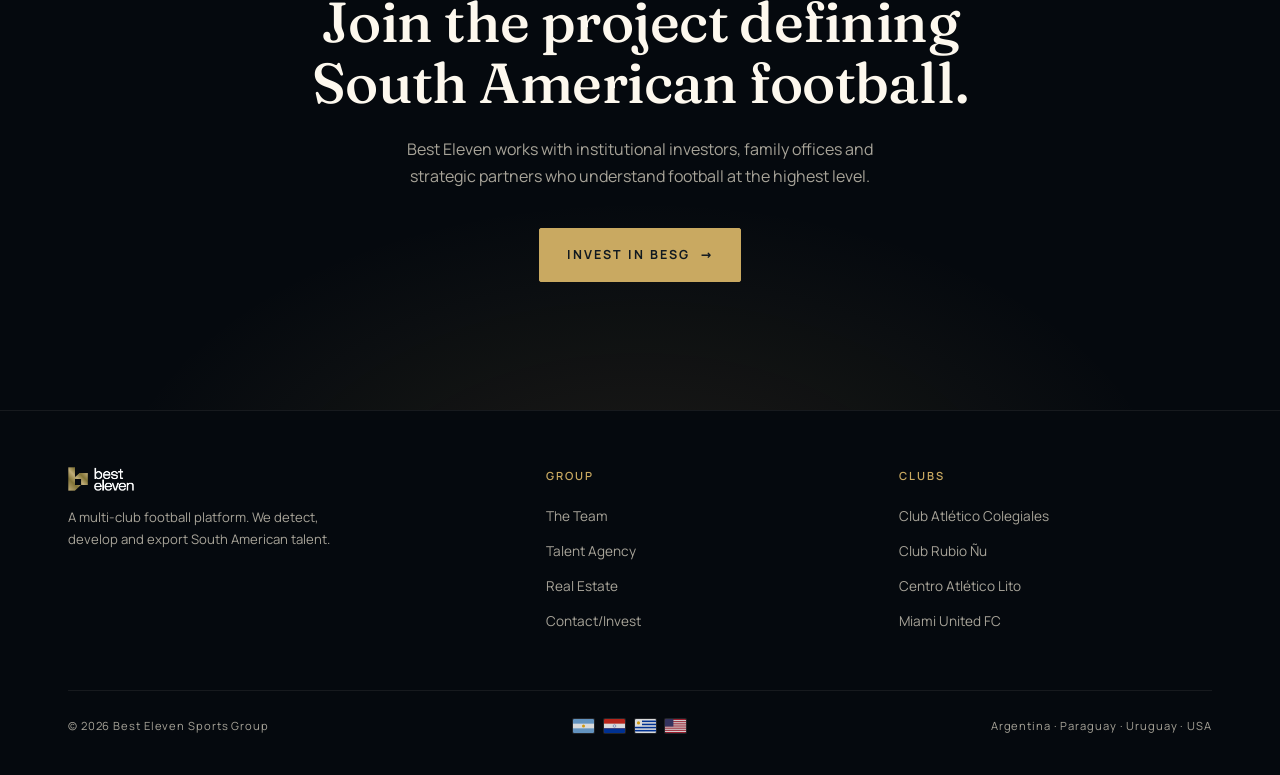
==== commit 044f1a1b: "Home club strip: cursor-tracked 3D hover Brings the crest-button treatment from the clubs page to th" ====
--- a/index.html
+++ b/index.html
@@ -139,19 +139,19 @@
       <a href="clubs.html" class="club-strip-link"><span data-es="Ver los clubes">See the clubs</span> <span class="arr">→</span></a>
     </div>
     <div class="club-strip-inner">
-      <a href="clubs.html#colegiales" class="club-chip" style="--glow:#D5202B;">
+      <a href="clubs.html#colegiales" class="club-chip tilt" style="--glow:#D5202B;">
         <img src="assets/img/crest-colegiales.png" alt="" loading="lazy" width="46" height="46">
         <span><span class="n">Club Atlético Colegiales</span><span class="c">Argentina · <span data-es="2ª División">2nd Division</span></span></span>
       </a>
-      <a href="clubs.html#rubio-nu" class="club-chip" style="--glow:#0F9D4C;">
+      <a href="clubs.html#rubio-nu" class="club-chip tilt" style="--glow:#0F9D4C;">
         <img src="assets/img/crest-rubio.png" alt="" loading="lazy" width="46" height="46">
         <span><span class="n">Club Rubio Ñu</span><span class="c">Paraguay · Primera</span></span>
       </a>
-      <a href="clubs.html#lito" class="club-chip" style="--glow:#1E6FD6;">
+      <a href="clubs.html#lito" class="club-chip tilt" style="--glow:#1E6FD6;">
         <img src="assets/img/crest-lito.png" alt="" loading="lazy" width="46" height="46">
         <span><span class="n">Centro Atlético Lito</span><span class="c">Uruguay · <span data-es="3ª División">3rd Division</span></span></span>
       </a>
-      <a href="clubs.html#miami" class="club-chip" style="--glow:#C50075;">
+      <a href="clubs.html#miami" class="club-chip tilt" style="--glow:#C50075;">
         <img src="assets/img/crest-miami.png" alt="" loading="lazy" width="46" height="46">
         <span><span class="n">Miami United FC</span><span class="c">USA · <span data-es="Puerta al mercado">Market gateway</span></span></span>
       </a>
--- a/assets/css/main.css
+++ b/assets/css/main.css
@@ -705,19 +705,55 @@
 .club-strip-inner{
   display:grid; grid-template-columns:repeat(4,1fr);
   gap:clamp(0.9rem,2.4vw,2rem);
-}
+  perspective:900px;            /* shared vanishing point, so the row tilts as one plane */
+}
+/* --rx/--ry/--mx/--my are driven from JS by the pointer (see .tilt in main.js).
+   No overflow:hidden and no isolation here — either one flattens transform-style
+   and the crest would stop floating above the card. */
 .club-chip{
+  --rx:0deg; --ry:0deg; --mx:50%; --my:50%;
   display:flex; align-items:center; gap:0.95rem;
-  padding:0.7rem 0.2rem 0.9rem; position:relative;
-  transition:transform .35s var(--ease);
-}
+  padding:1rem 1.1rem; position:relative;
+  border-radius:12px;
+  background:linear-gradient(160deg,rgba(255,255,255,0.038),rgba(255,255,255,0.01));
+  border:1px solid rgba(255,255,255,0.055);
+  box-shadow:0 1px 0 rgba(255,255,255,0.05) inset, 0 16px 34px -26px rgba(0,0,0,0.85);
+  transform-style:preserve-3d;
+  transform:rotateX(var(--rx)) rotateY(var(--ry));
+  transition:transform .55s var(--ease), border-color .35s ease, box-shadow .35s ease, background .35s ease;
+}
+/* while the pointer is on the card the tilt is driven per-frame, so it must not
+   also be interpolated — the easing is only for the spring back on leave */
+.club-chip:hover{
+  transition:transform 0s, border-color .35s ease, box-shadow .35s ease, background .35s ease;
+  border-color:color-mix(in srgb, var(--glow,var(--gold)) 42%, rgba(255,255,255,0.1));
+  box-shadow:0 1px 0 rgba(255,255,255,0.09) inset,
+             0 26px 46px -24px rgba(0,0,0,0.9),
+             0 0 34px -8px color-mix(in srgb, var(--glow,var(--gold)) 40%, transparent);
+}
+.club-chip > *{position:relative; z-index:1;}
+/* spotlight that follows the cursor */
+.club-chip::before{
+  content:''; position:absolute; inset:0; z-index:0; pointer-events:none;
+  border-radius:inherit;
+  background:radial-gradient(circle 130px at var(--mx) var(--my),
+    color-mix(in srgb, var(--glow,var(--gold)) 38%, transparent) 0%, transparent 72%);
+  opacity:0; transition:opacity .35s ease;
+}
+.club-chip:hover::before{opacity:0.5;}
+/* club-coloured underline */
 .club-chip::after{
-  content:''; position:absolute; left:0; right:0; bottom:0; height:1px;
-  background:var(--glow,var(--gold)); opacity:0; transition:opacity .35s ease;
-}
+  content:''; position:absolute; left:50%; bottom:0; z-index:2;
+  transform:translateX(-50%); width:72%; height:2px; border-radius:2px;
+  background:var(--glow,var(--gold)); opacity:0;
+  box-shadow:0 0 10px 0 var(--glow,var(--gold));
+  transition:opacity .35s ease;
+}
+.club-chip:hover::after{opacity:0.8;}
 .club-chip img{
   height:46px; width:46px; flex:none; object-fit:contain;
   filter:drop-shadow(0 4px 12px rgba(0,0,0,0.5));
+  transform:translateZ(18px);           /* the crest sits proud of the card */
   transition:transform .35s var(--ease), filter .35s ease;
 }
 .club-chip .n{
@@ -728,10 +764,20 @@
   display:block; margin-top:0.28rem;
   font-size:0.62rem; letter-spacing:0.13em; text-transform:uppercase; color:var(--ink-m);
 }
-.club-chip:hover{transform:translateY(-3px);}
-.club-chip:hover::after{opacity:0.75;}
-.club-chip:hover img{transform:scale(1.06);filter:drop-shadow(0 6px 16px color-mix(in srgb,var(--glow,var(--gold)) 45%,rgba(0,0,0,0.5)));}
+.club-chip:hover img{
+  transform:translateZ(40px) scale(1.07);
+  filter:drop-shadow(0 10px 20px color-mix(in srgb,var(--glow,var(--gold)) 45%,rgba(0,0,0,0.55)));
+}
 .club-chip:hover .n{color:var(--beige);}
+.club-chip:active{transform:rotateX(var(--rx)) rotateY(var(--ry)) scale(0.985);}
+.club-chip:focus-visible{outline:2px solid var(--gold);outline-offset:4px;}
+/* no pointer to track: fall back to a plain lift */
+@media(hover:none),(prefers-reduced-motion:reduce){
+  .club-chip{transform:none;}
+  .club-chip:hover{transform:translateY(-3px);transition:transform .35s var(--ease);}
+  .club-chip img,.club-chip:hover img{transform:none;}
+  .club-chip:hover img{transform:scale(1.06);}
+}
 @media(max-width:860px){
   .club-strip-inner{grid-template-columns:1fr 1fr;gap:1rem 1.4rem;}
 }
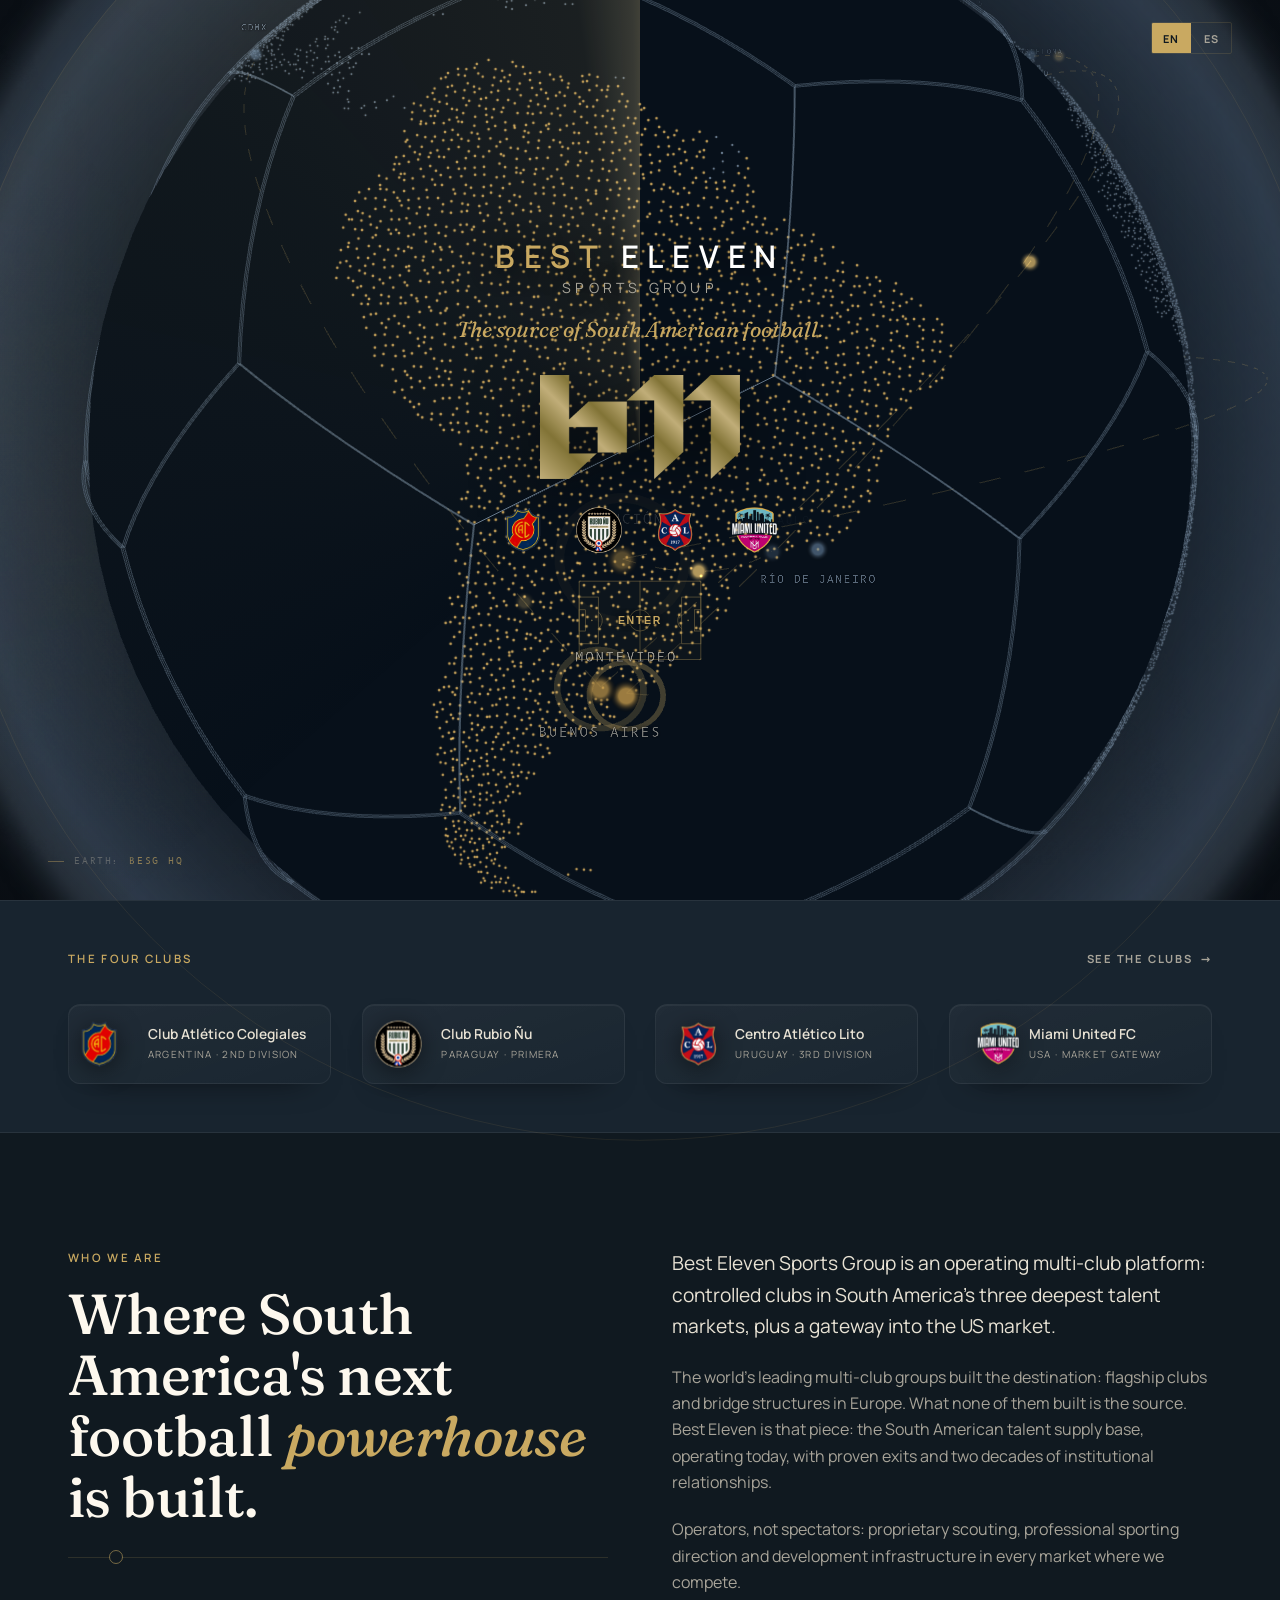
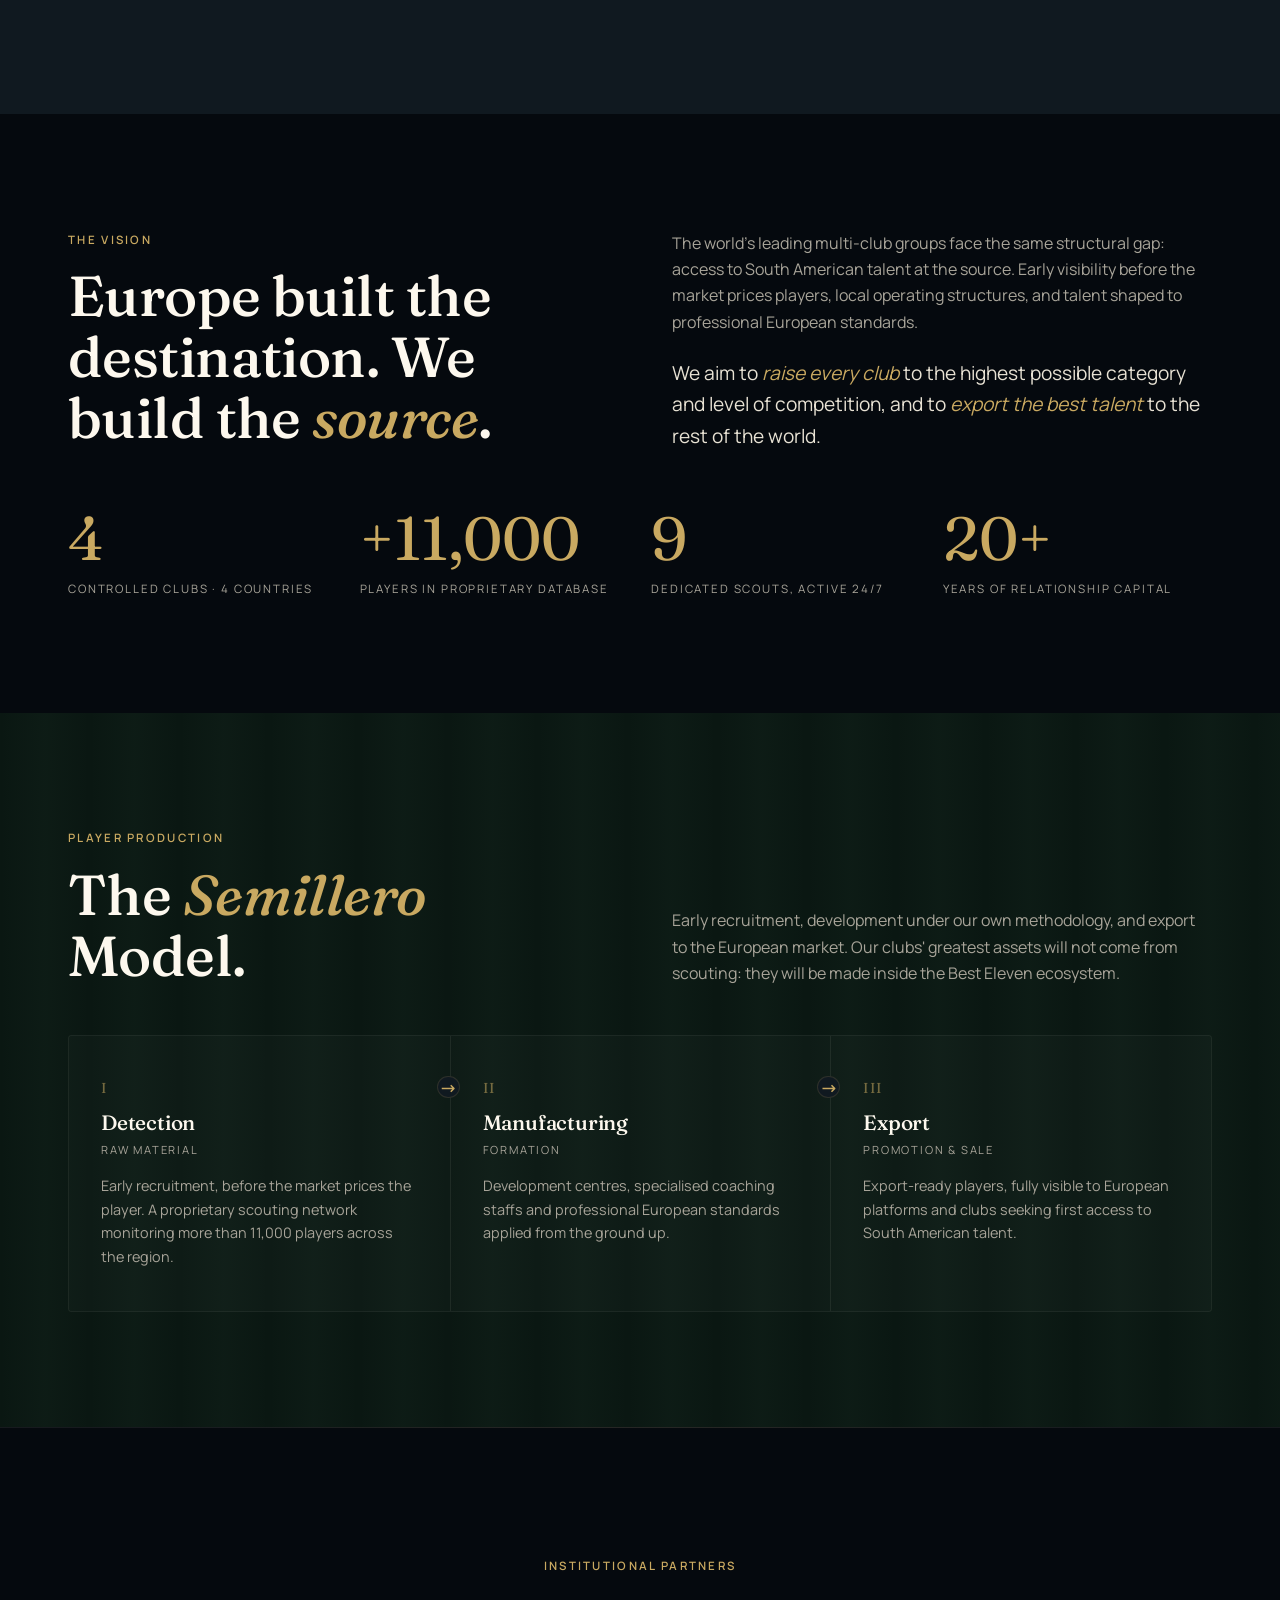
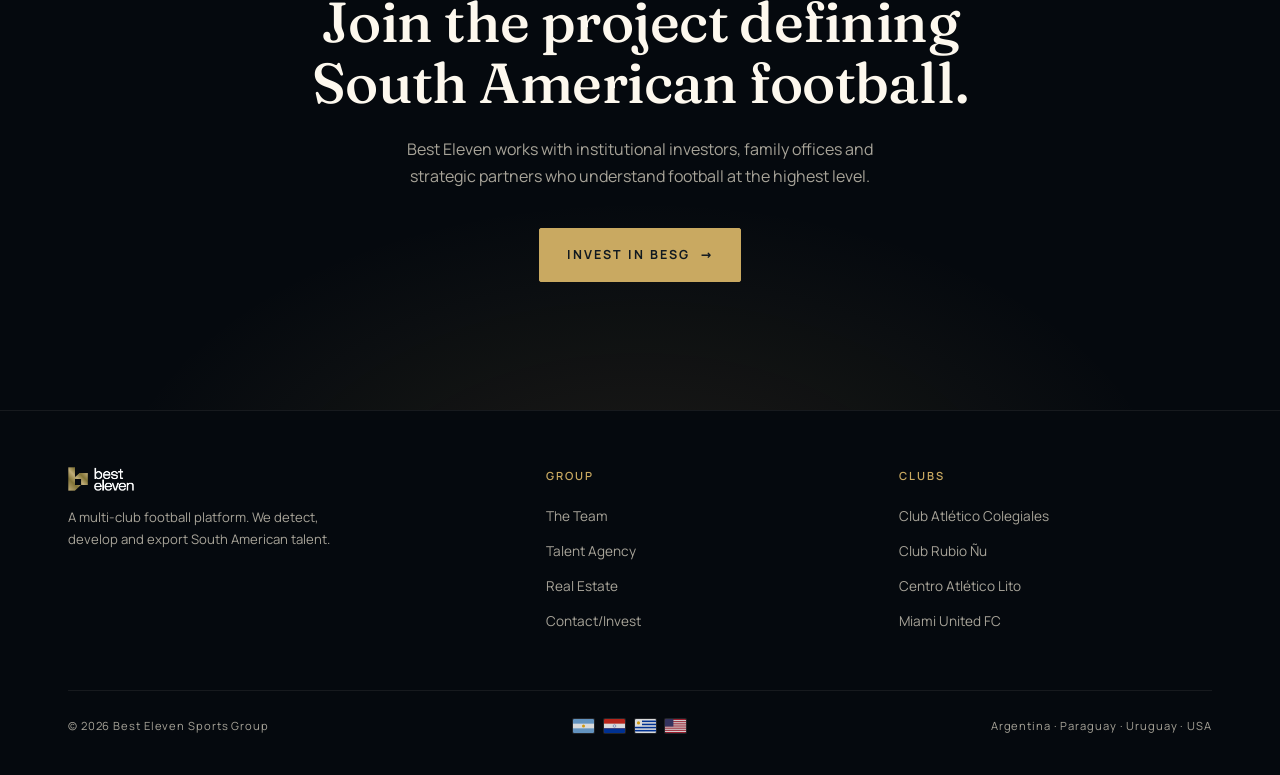
==== commit e5fbef68: "Bump the asset cache-bust to v=3 and extend it to the JS main.css and main.js both changed with the " ====
--- a/index.html
+++ b/index.html
@@ -21,7 +21,7 @@
 <meta name="twitter:image" content="https://jiconnolly.github.io/best-eleven/og-image.jpg?v=1">
 <meta name="description" content="Best Eleven Sports Group is a multi-club football platform operating four clubs across Argentina, Paraguay, Uruguay and the United States.">
 <link rel="stylesheet" href="assets/css/fonts.css">
-<link rel="stylesheet" href="assets/css/main.css?v=2">
+<link rel="stylesheet" href="assets/css/main.css?v=3">
 <link rel="icon" type="image/png" href="assets/img/b11-mark.png">
 </head>
 <body>
@@ -287,9 +287,9 @@
 <script src="assets/vendor/ScrollTrigger.min.js"></script>
 <script src="assets/js/sa-points.js"></script>
 <script src="assets/js/world-points.js"></script>
-<script src="assets/js/gate.js"></script>
+<script src="assets/js/gate.js?v=3"></script>
 <script src="assets/js/gate-beams.js"></script>
 <script src="assets/js/globe.js"></script>
-<script src="assets/js/main.js"></script>
+<script src="assets/js/main.js?v=3"></script>
 </body>
 </html>
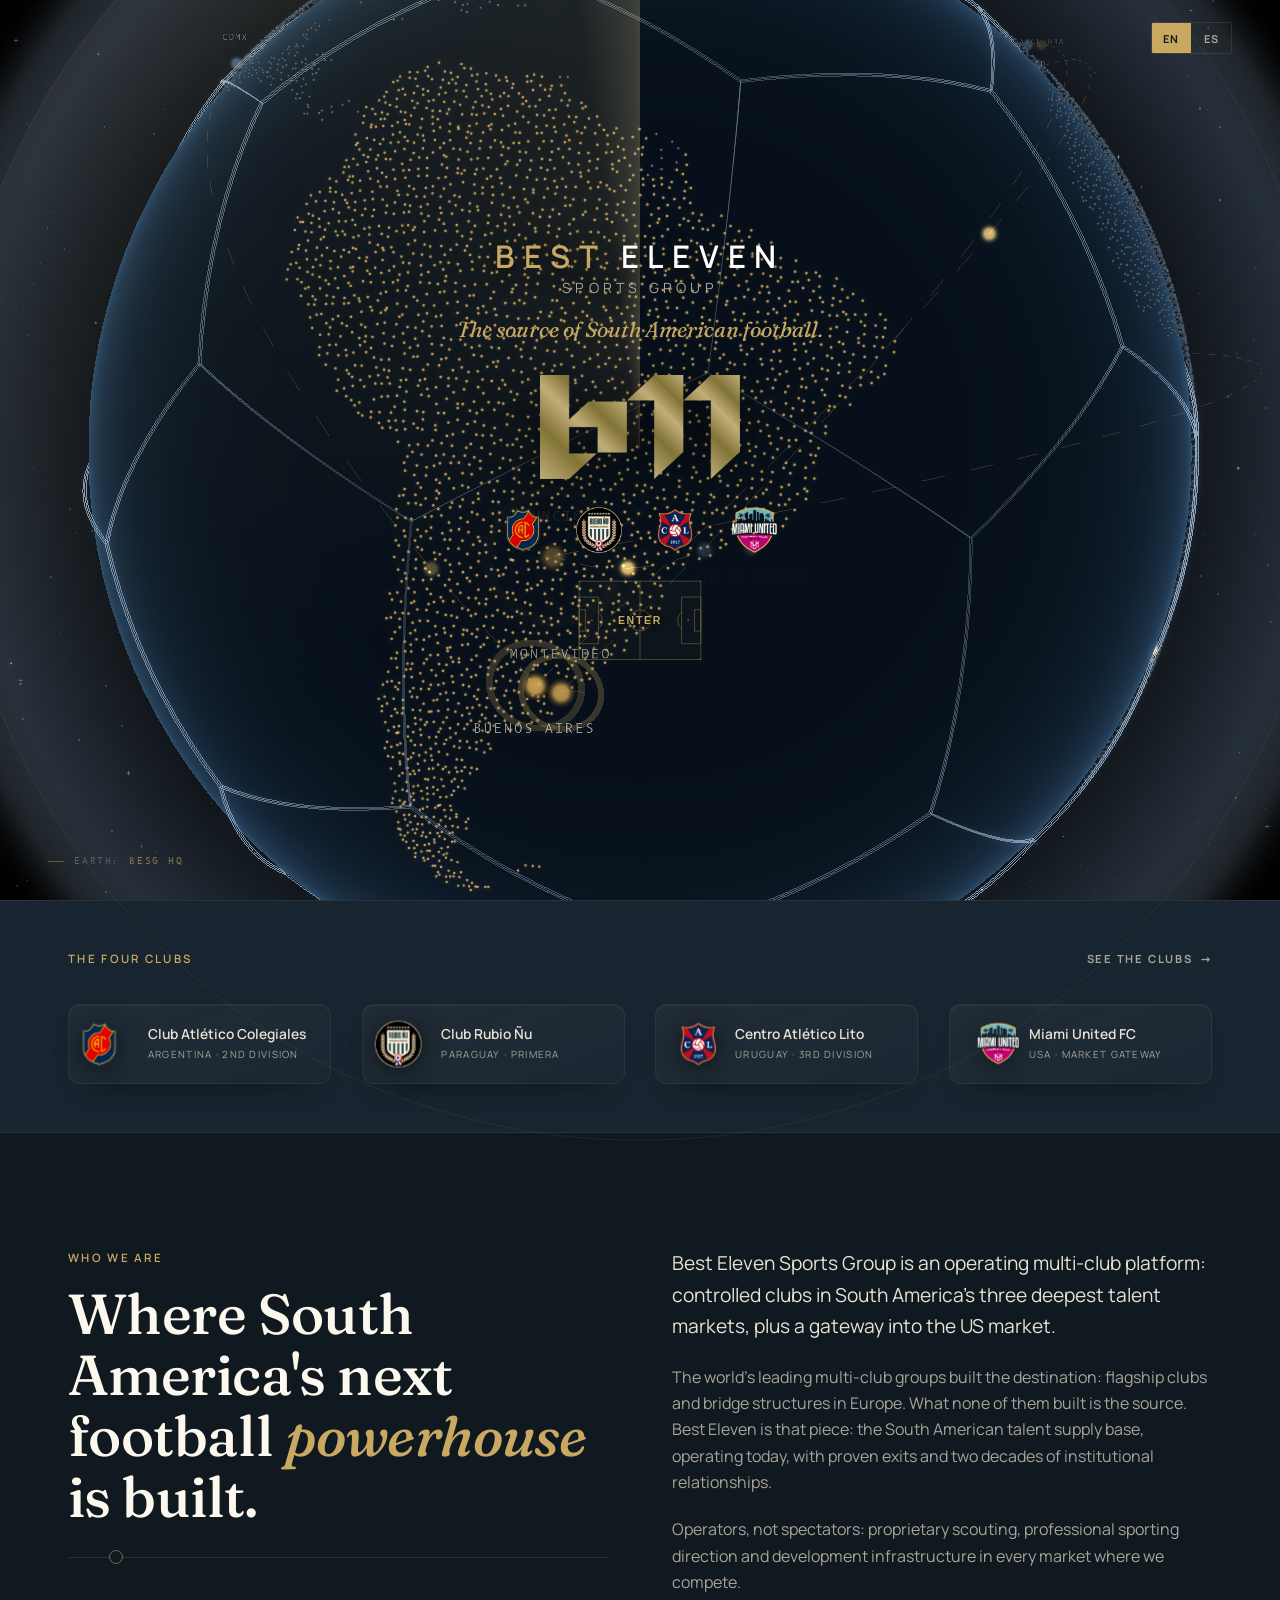
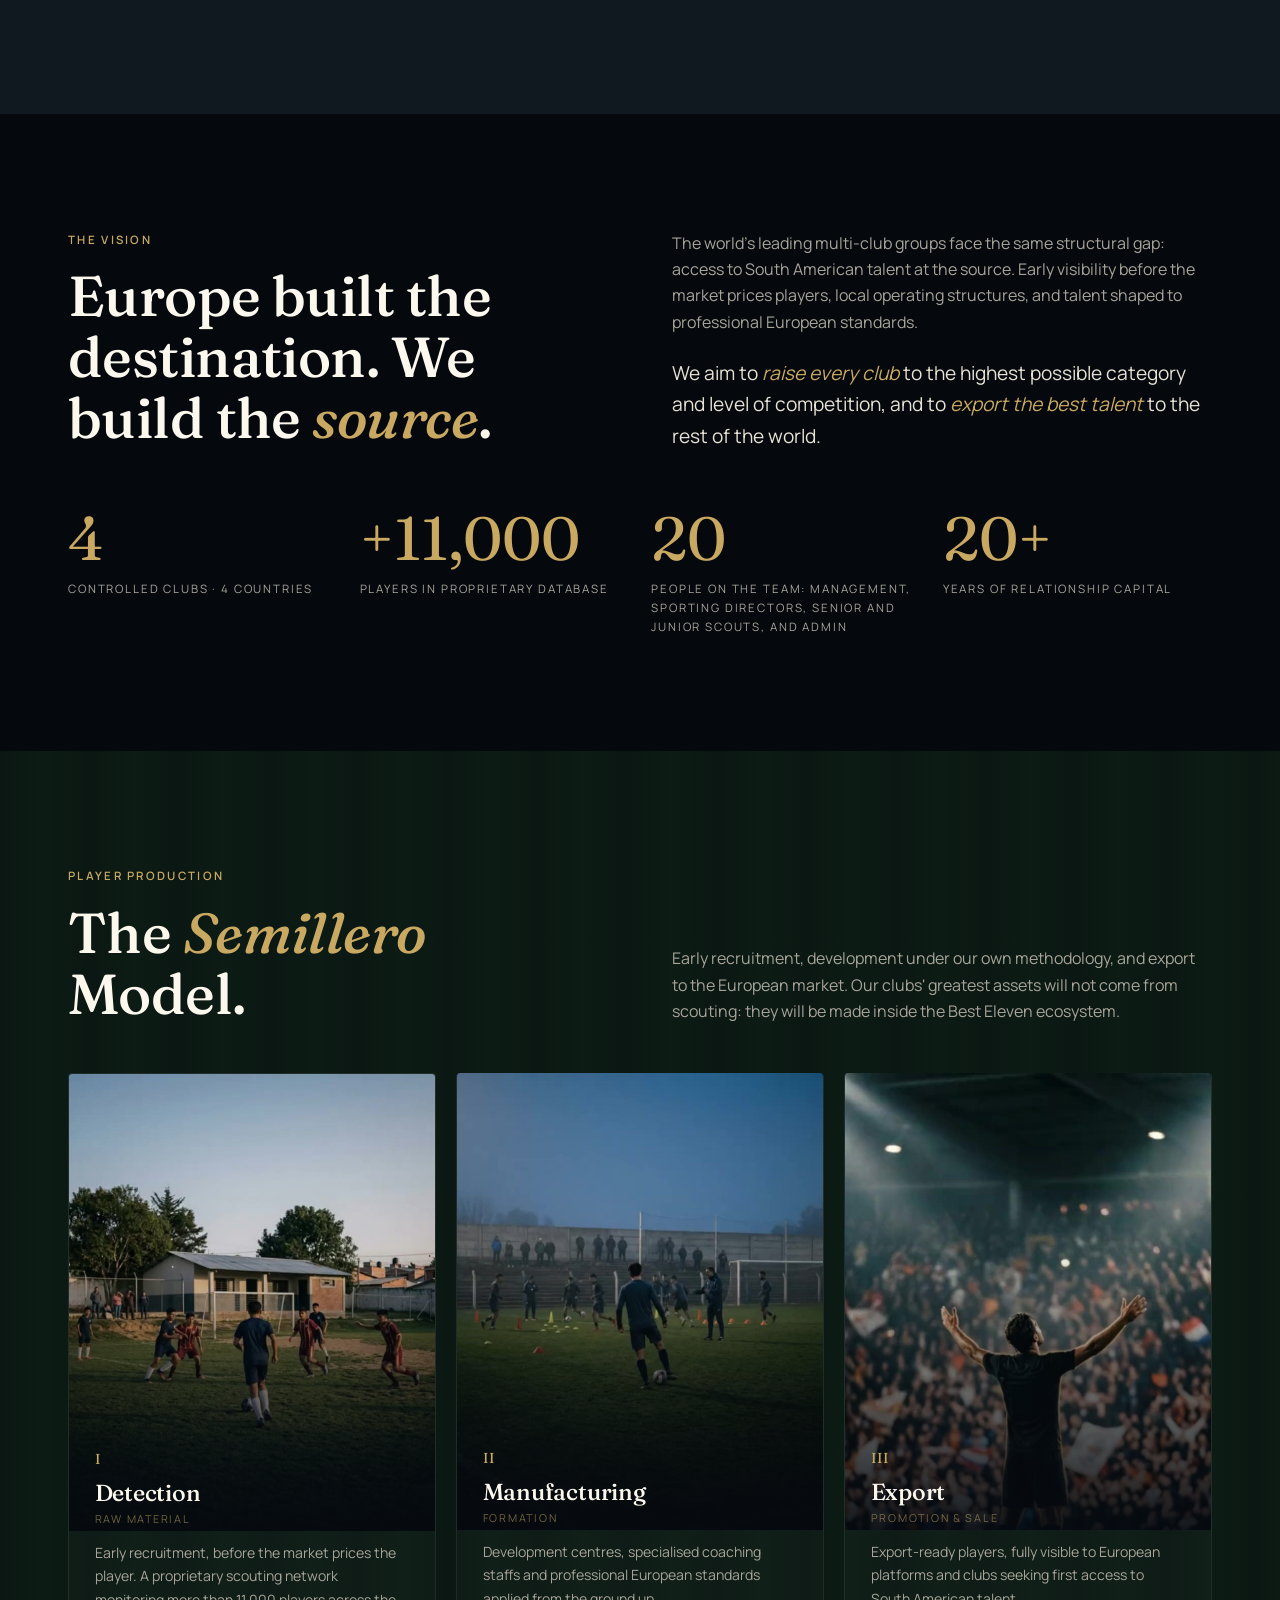
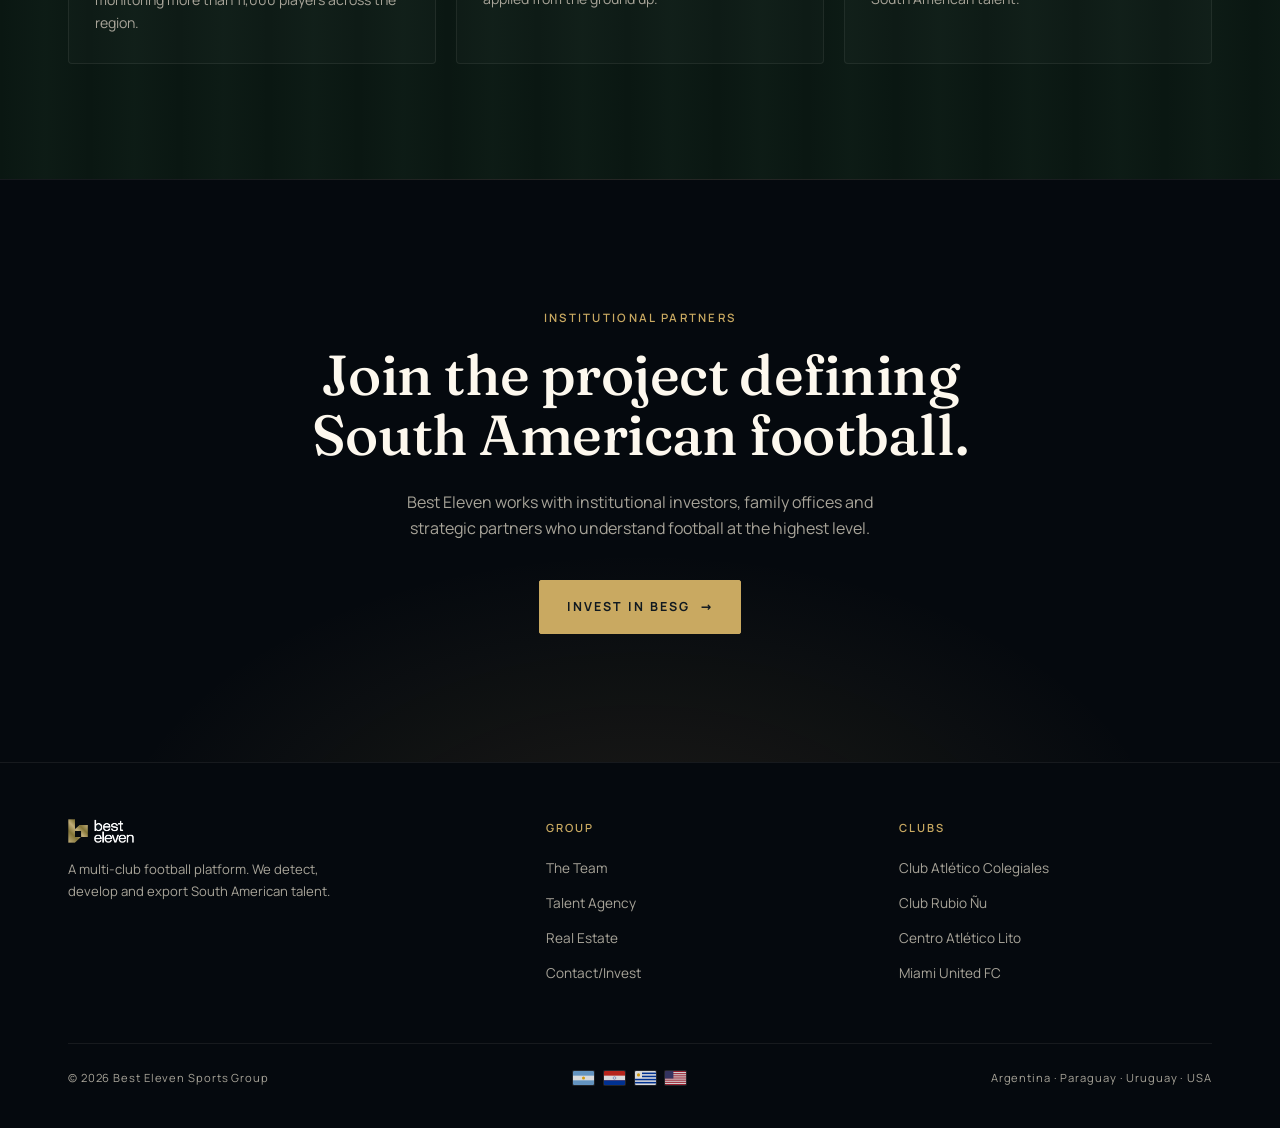
==== commit 0398662c: "Gate visual upgrade (bloom, sphere volume, fresnel seams, starfield); Semillero media cards with hov" ====
--- a/index.html
+++ b/index.html
@@ -193,7 +193,7 @@
     <div class="grid-4" style="margin-top:3.5rem;">
       <div class="stat-block reveal"><div class="n">4</div><div class="t" data-es="Clubes bajo control · 4 países">Controlled clubs · 4 countries</div></div>
       <div class="stat-block reveal" data-delay="0.06"><div class="n">+<span data-count="11000">11,000</span></div><div class="t" data-es="Jugadores en base de datos propia">Players in proprietary database</div></div>
-      <div class="stat-block reveal" data-delay="0.12"><div class="n">9</div><div class="t" data-es="Scouts dedicados, activos 24/7">Dedicated scouts, active 24/7</div></div>
+      <div class="stat-block reveal" data-delay="0.12"><div class="n">20</div><div class="t" data-es="Personas en el equipo: management, directores deportivos, scouts senior y junior, y administración">People on the team: management, sporting directors, senior and junior scouts, and admin</div></div>
       <div class="stat-block reveal" data-delay="0.18"><div class="n">20+</div><div class="t" data-es="Años de capital relacional">Years of relationship capital</div></div>
     </div>
   </div>
@@ -210,23 +210,47 @@
       <p class="body reveal" data-es="Reclutamiento temprano, formación con metodología propia y exportación al mercado europeo. Los mejores activos de nuestros clubes no vendrán del scouting: nacerán dentro del ecosistema Best Eleven.">Early recruitment, development under our own methodology, and export to the European market. Our clubs' greatest assets will not come from scouting: they will be made inside the Best Eleven ecosystem.</p>
     </div>
     <div class="semillero reveal">
-      <div class="sem-step">
-        <div class="num">I</div>
-        <h3 data-es="Detección">Detection</h3>
-        <div class="tag" data-es="Materia prima">Raw material</div>
-        <p data-es="Reclutamiento temprano, antes de que el mercado ponga precio. Una red de scouting propia con más de 11.000 jugadores monitoreados en toda la región.">Early recruitment, before the market prices the player. A proprietary scouting network monitoring more than 11,000 players across the region.</p>
-      </div>
-      <div class="sem-step">
-        <div class="num">II</div>
-        <h3 data-es="Formación">Manufacturing</h3>
-        <div class="tag" data-es="Desarrollo">Formation</div>
-        <p data-es="Centros de desarrollo, cuerpos técnicos especializados y estándares profesionales europeos aplicados desde la base.">Development centres, specialised coaching staffs and professional European standards applied from the ground up.</p>
-      </div>
-      <div class="sem-step">
-        <div class="num">III</div>
-        <h3 data-es="Exportación">Export</h3>
-        <div class="tag" data-es="Promoción y venta">Promotion &amp; sale</div>
-        <p data-es="Jugadores listos para exportar, con visibilidad plena para plataformas y clubes europeos que buscan primer acceso al talento sudamericano.">Export-ready players, fully visible to European platforms and clubs seeking first access to South American talent.</p>
+      <div class="sem-step" data-sem>
+        <div class="sem-media">
+          <img class="sem-poster" src="assets/img/sem-det.jpg" alt="" loading="lazy" decoding="async" width="1080" height="1350">
+          <video class="sem-video" muted playsinline preload="none" disablepictureinpicture
+                 poster="assets/img/sem-det.jpg"
+                 data-webm="assets/video/sem-det.webm" data-mp4="assets/video/sem-det.mp4"></video>
+        </div>
+        <div class="sem-body">
+          <div class="num">I</div>
+          <h3 data-es="Detección">Detection</h3>
+          <div class="tag" data-es="Materia prima">Raw material</div>
+          <p data-es="Reclutamiento temprano, antes de que el mercado ponga precio. Una red de scouting propia con más de 11.000 jugadores monitoreados en toda la región.">Early recruitment, before the market prices the player. A proprietary scouting network monitoring more than 11,000 players across the region.</p>
+        </div>
+      </div>
+      <div class="sem-step" data-sem>
+        <div class="sem-media">
+          <img class="sem-poster" src="assets/img/sem-dev.jpg" alt="" loading="lazy" decoding="async" width="1080" height="1350">
+          <video class="sem-video" muted playsinline preload="none" disablepictureinpicture
+                 poster="assets/img/sem-dev.jpg"
+                 data-webm="assets/video/sem-dev.webm" data-mp4="assets/video/sem-dev.mp4"></video>
+        </div>
+        <div class="sem-body">
+          <div class="num">II</div>
+          <h3 data-es="Formación">Manufacturing</h3>
+          <div class="tag" data-es="Desarrollo">Formation</div>
+          <p data-es="Centros de desarrollo, cuerpos técnicos especializados y estándares profesionales europeos aplicados desde la base.">Development centres, specialised coaching staffs and professional European standards applied from the ground up.</p>
+        </div>
+      </div>
+      <div class="sem-step" data-sem>
+        <div class="sem-media">
+          <img class="sem-poster" src="assets/img/sem-exp.jpg" alt="" loading="lazy" decoding="async" width="1080" height="1350">
+          <video class="sem-video" muted playsinline preload="none" disablepictureinpicture
+                 poster="assets/img/sem-exp.jpg"
+                 data-webm="assets/video/sem-exp.webm" data-mp4="assets/video/sem-exp.mp4"></video>
+        </div>
+        <div class="sem-body">
+          <div class="num">III</div>
+          <h3 data-es="Exportación">Export</h3>
+          <div class="tag" data-es="Promoción y venta">Promotion &amp; sale</div>
+          <p data-es="Jugadores listos para exportar, con visibilidad plena para plataformas y clubes europeos que buscan primer acceso al talento sudamericano.">Export-ready players, fully visible to European platforms and clubs seeking first access to South American talent.</p>
+        </div>
       </div>
     </div>
   </div>
--- a/assets/css/main.css
+++ b/assets/css/main.css
@@ -794,3 +794,49 @@
   opacity:0.85;transition:opacity .3s;
 }
 .foot-flags svg:hover{opacity:1;}
+
+/* ============ SEMILLERO — media cards ============ */
+/* Video only ever runs on deliberate intent: hover on pointer devices, tap on
+   touch. Nothing autoplays, nothing preloads until the user asks for it. */
+.semillero{grid-template-columns:repeat(3,1fr);border:none;gap:1.25rem;overflow:visible;}
+.sem-step{
+  padding:0;border-radius:4px;overflow:hidden;position:relative;
+  background:rgba(253,248,238,0.02);border:1px solid var(--line-soft);
+  transition:border-color .45s ease, transform .45s ease;
+}
+.sem-step + .sem-step{border-left:1px solid var(--line-soft);border-top:none;}
+.sem-step::after{display:none;}
+.sem-media{position:relative;width:100%;aspect-ratio:4/5;overflow:hidden;background:#080d13;}
+.sem-media::after{
+  content:'';position:absolute;inset:0;pointer-events:none;
+  background:linear-gradient(to bottom,rgba(6,10,16,0) 38%,rgba(6,10,16,0.55) 68%,rgba(6,10,16,0.94) 100%);
+}
+.sem-poster,.sem-video{
+  position:absolute;inset:0;width:100%;height:100%;object-fit:cover;display:block;
+}
+.sem-video{opacity:0;transition:opacity .5s ease;}
+.sem-step.is-playing .sem-video{opacity:1;}
+.sem-step.is-playing{border-color:rgba(201,169,97,0.35);}
+.sem-body{position:relative;margin-top:-5.2rem;padding:0 1.6rem 1.8rem;z-index:2;}
+.sem-body .num{font-family:'Fraunces',serif;font-size:0.9rem;color:var(--gold);letter-spacing:0.1em;}
+.sem-body h3{font-size:1.45rem;margin:0.5rem 0 0.35rem;}
+.sem-body .tag{font-size:0.68rem;letter-spacing:0.16em;text-transform:uppercase;color:var(--gold-dim);margin-bottom:0.8rem;}
+.sem-body p{font-size:0.88rem;color:var(--ink-m);margin:0;}
+/* touch devices get an affordance, since there is no hover to discover */
+.sem-step .sem-hint{
+  position:absolute;top:0.9rem;right:0.9rem;z-index:3;
+  width:1.9rem;height:1.9rem;border-radius:50%;display:none;
+  align-items:center;justify-content:center;
+  background:rgba(6,10,16,0.55);border:1px solid rgba(201,169,97,0.4);
+  color:var(--gold);font-size:0.6rem;backdrop-filter:blur(4px);
+  transition:opacity .35s ease;
+}
+.sem-step.is-playing .sem-hint{opacity:0;}
+@media (hover:none){ .sem-step .sem-hint{display:flex;} }
+@media (max-width:900px){
+  .semillero{grid-template-columns:1fr;gap:1rem;}
+  .sem-step + .sem-step{border-left:1px solid var(--line-soft);}
+  .sem-media{aspect-ratio:3/2;}
+  .sem-body{margin-top:-4.4rem;}
+}
+@media (prefers-reduced-motion:reduce){ .sem-video{display:none;} }
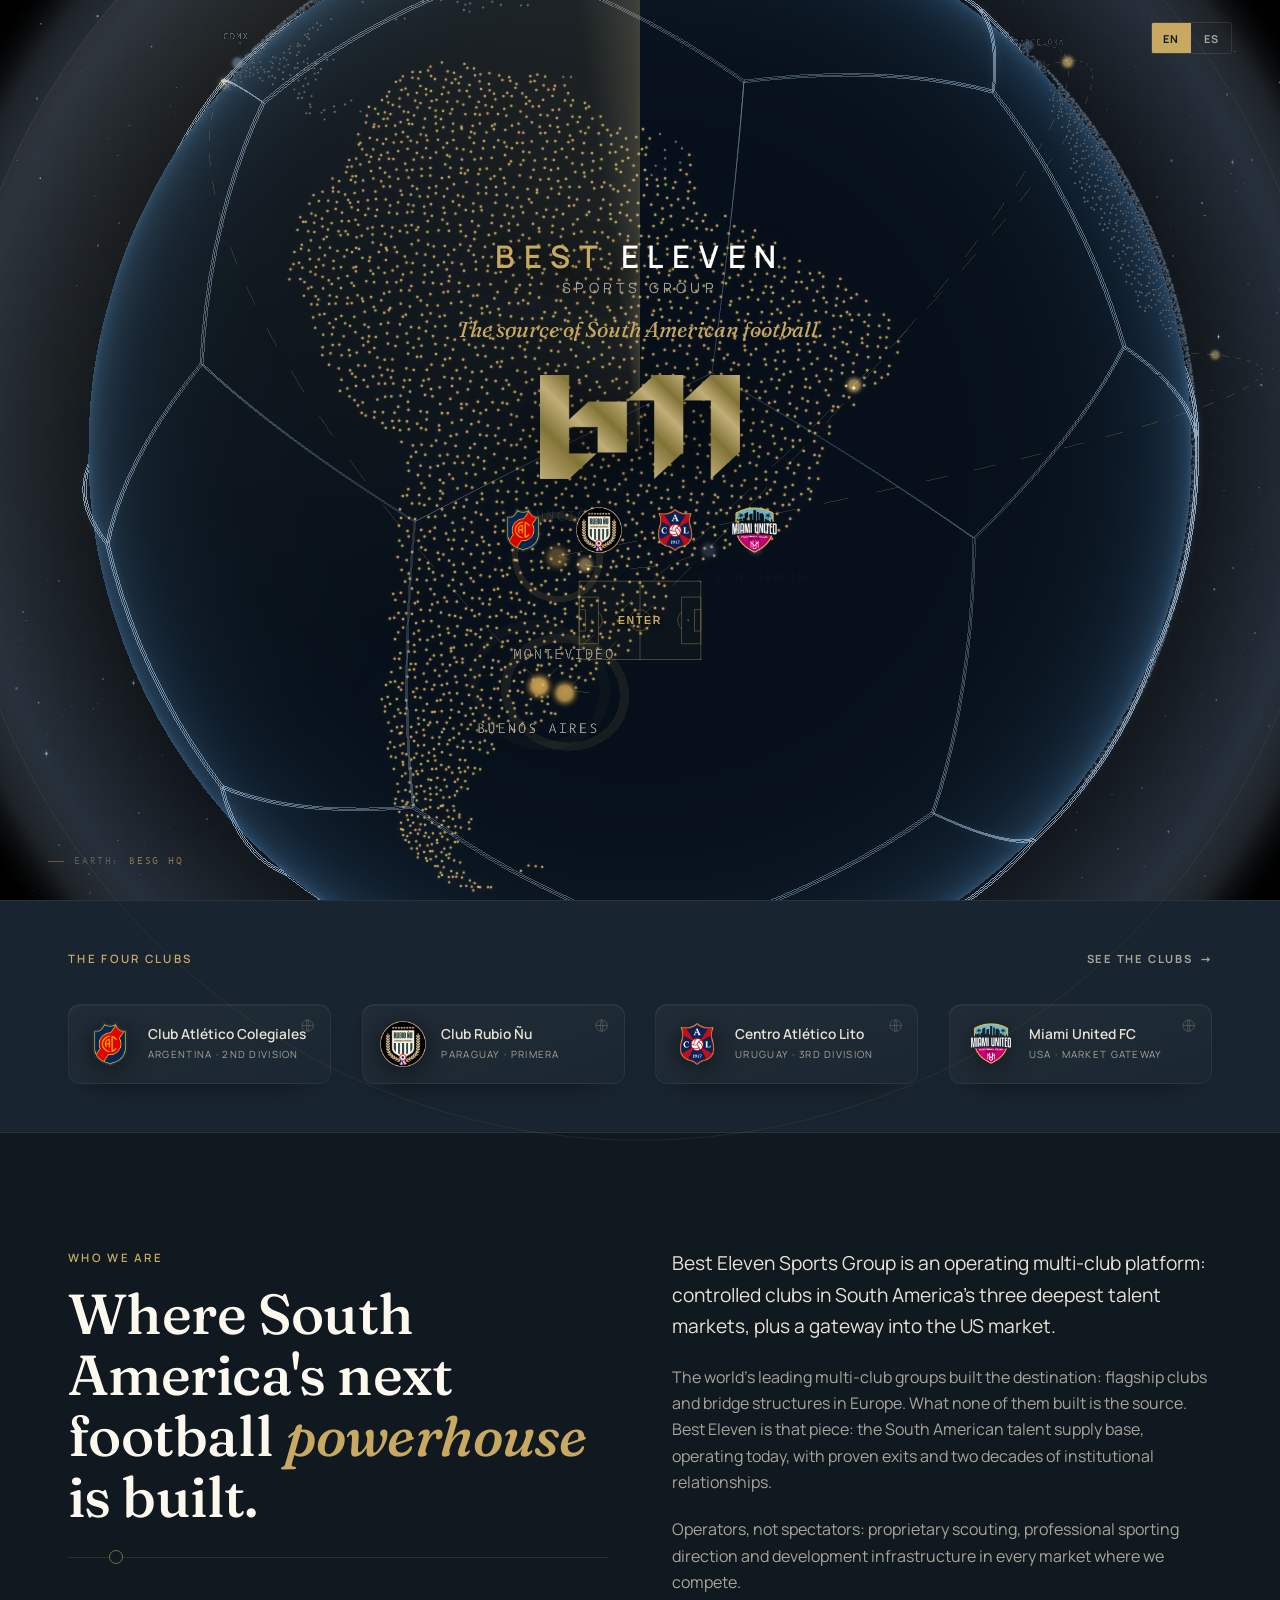
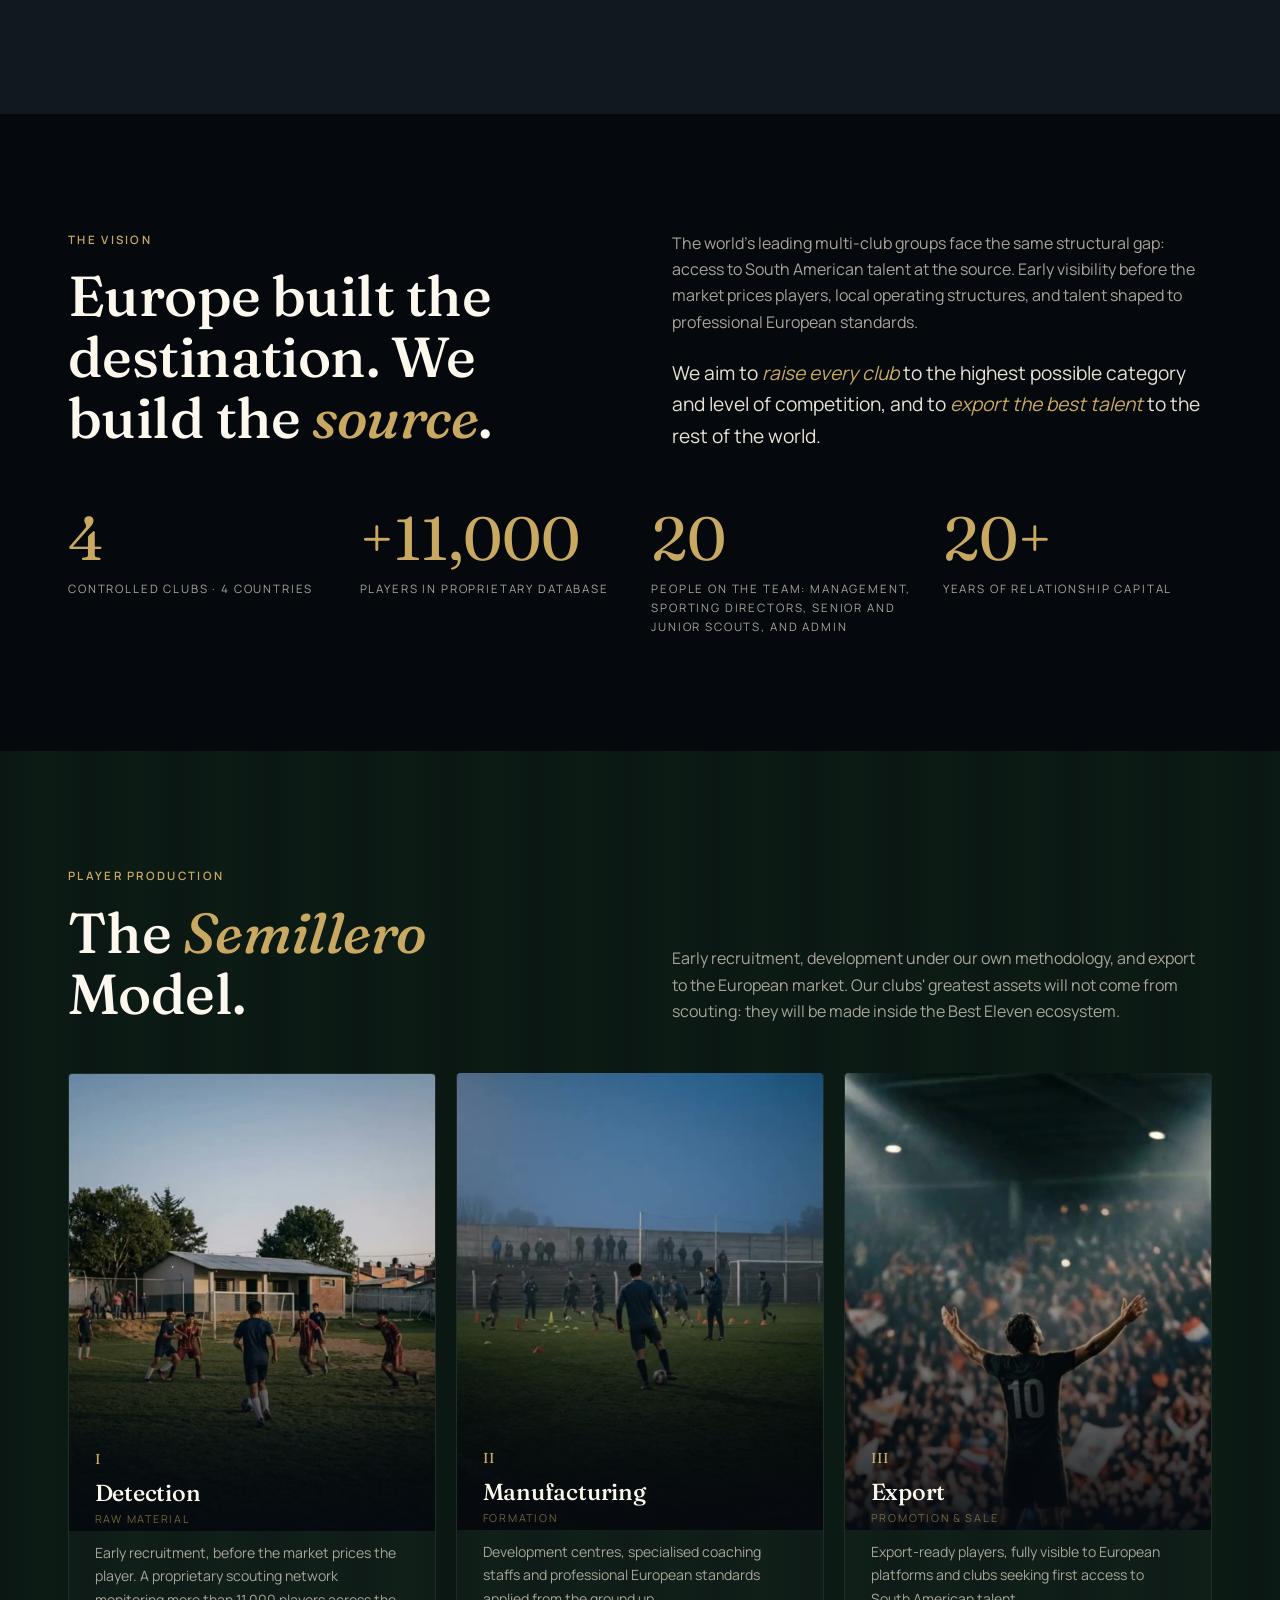
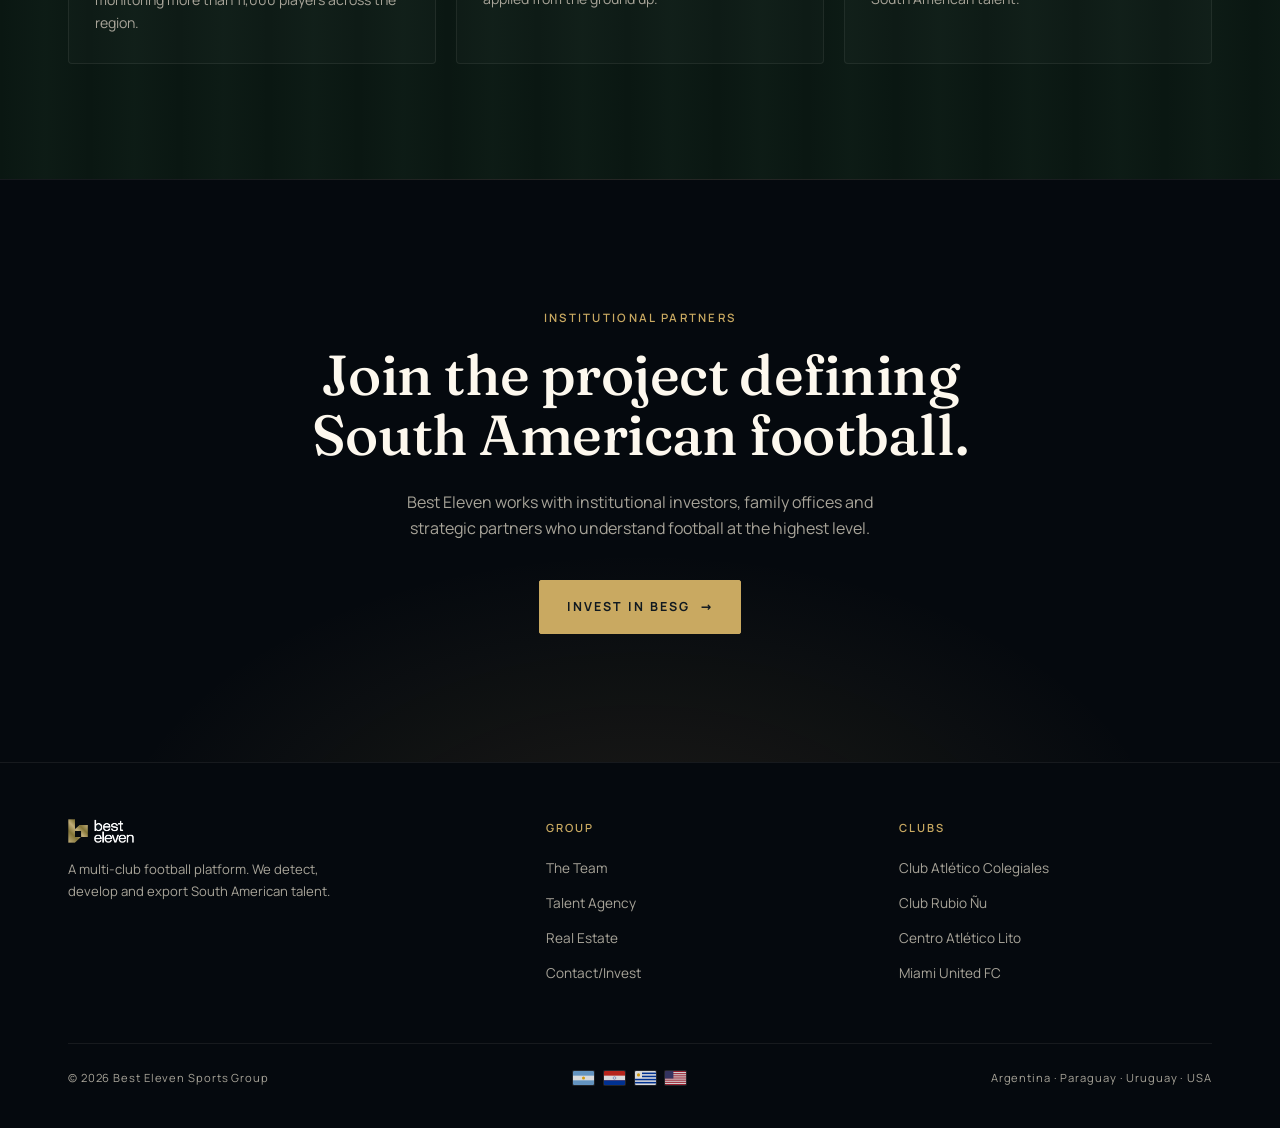
==== commit 35f9a233: "Link each club to its official site: globe icon on the home chips, pill link on the clubs page" ====
--- a/index.html
+++ b/index.html
@@ -139,22 +139,22 @@
       <a href="clubs.html" class="club-strip-link"><span data-es="Ver los clubes">See the clubs</span> <span class="arr">→</span></a>
     </div>
     <div class="club-strip-inner">
-      <a href="clubs.html#colegiales" class="club-chip tilt" style="--glow:#D5202B;">
+      <div class="chip-wrap"><a href="clubs.html#colegiales" class="club-chip tilt" style="--glow:#D5202B;">
         <img src="assets/img/crest-colegiales.png" alt="" loading="lazy" width="46" height="46">
         <span><span class="n">Club Atlético Colegiales</span><span class="c">Argentina · <span data-es="2ª División">2nd Division</span></span></span>
-      </a>
-      <a href="clubs.html#rubio-nu" class="club-chip tilt" style="--glow:#0F9D4C;">
+      </a><a class="chip-web" href="https://cacolegiales.ar/" target="_blank" rel="noopener" aria-label="Club Atlético Colegiales — sitio oficial" title="Club Atlético Colegiales — sitio oficial"><svg viewBox="0 0 24 24" aria-hidden="true"><circle cx="12" cy="12" r="9"/><path d="M3 12h18"/><path d="M12 3c2.6 2.6 2.6 15.4 0 18"/><path d="M12 3c-2.6 2.6-2.6 15.4 0 18"/></svg></a></div>
+      <div class="chip-wrap"><a href="clubs.html#rubio-nu" class="club-chip tilt" style="--glow:#0F9D4C;">
         <img src="assets/img/crest-rubio.png" alt="" loading="lazy" width="46" height="46">
         <span><span class="n">Club Rubio Ñu</span><span class="c">Paraguay · Primera</span></span>
-      </a>
-      <a href="clubs.html#lito" class="club-chip tilt" style="--glow:#1E6FD6;">
+      </a><a class="chip-web" href="https://rubionu.com" target="_blank" rel="noopener" aria-label="Club Rubio Ñu — sitio oficial" title="Club Rubio Ñu — sitio oficial"><svg viewBox="0 0 24 24" aria-hidden="true"><circle cx="12" cy="12" r="9"/><path d="M3 12h18"/><path d="M12 3c2.6 2.6 2.6 15.4 0 18"/><path d="M12 3c-2.6 2.6-2.6 15.4 0 18"/></svg></a></div>
+      <div class="chip-wrap"><a href="clubs.html#lito" class="club-chip tilt" style="--glow:#1E6FD6;">
         <img src="assets/img/crest-lito.png" alt="" loading="lazy" width="46" height="46">
         <span><span class="n">Centro Atlético Lito</span><span class="c">Uruguay · <span data-es="3ª División">3rd Division</span></span></span>
-      </a>
-      <a href="clubs.html#miami" class="club-chip tilt" style="--glow:#C50075;">
+      </a><a class="chip-web" href="https://centroatleticolito.com" target="_blank" rel="noopener" aria-label="Centro Atlético Lito — sitio oficial" title="Centro Atlético Lito — sitio oficial"><svg viewBox="0 0 24 24" aria-hidden="true"><circle cx="12" cy="12" r="9"/><path d="M3 12h18"/><path d="M12 3c2.6 2.6 2.6 15.4 0 18"/><path d="M12 3c-2.6 2.6-2.6 15.4 0 18"/></svg></a></div>
+      <div class="chip-wrap"><a href="clubs.html#miami" class="club-chip tilt" style="--glow:#C50075;">
         <img src="assets/img/crest-miami.png" alt="" loading="lazy" width="46" height="46">
         <span><span class="n">Miami United FC</span><span class="c">USA · <span data-es="Puerta al mercado">Market gateway</span></span></span>
-      </a>
+      </a><a class="chip-web" href="https://www.miamiunitedsoccer.com/" target="_blank" rel="noopener" aria-label="Miami United FC — sitio oficial" title="Miami United FC — sitio oficial"><svg viewBox="0 0 24 24" aria-hidden="true"><circle cx="12" cy="12" r="9"/><path d="M3 12h18"/><path d="M12 3c2.6 2.6 2.6 15.4 0 18"/><path d="M12 3c-2.6 2.6-2.6 15.4 0 18"/></svg></a></div>
     </div>
   </div>
 </section>
--- a/assets/css/main.css
+++ b/assets/css/main.css
@@ -840,3 +840,43 @@
   .sem-body{margin-top:-4.4rem;}
 }
 @media (prefers-reduced-motion:reduce){ .sem-video{display:none;} }
+
+/* ============ CLUB OFFICIAL SITES ============ */
+/* The chip is already an <a>, so the outbound link cannot nest inside it:
+   it sits as a sibling, layered over the corner of the card. */
+.chip-wrap{position:relative;display:block;}
+.chip-web{
+  position:absolute; top:0.55rem; right:0.6rem; z-index:3;
+  width:1.7rem; height:1.7rem; border-radius:50%;
+  display:flex; align-items:center; justify-content:center;
+  color:var(--ink-m); opacity:0.42;
+  transition:opacity .3s ease, color .3s ease, background .3s ease, transform .3s ease;
+}
+.chip-web svg{width:0.95rem;height:0.95rem;fill:none;stroke:currentColor;stroke-width:1.3;}
+.chip-wrap:hover .chip-web{opacity:0.85;}
+.chip-web:hover{
+  opacity:1; color:var(--gold); transform:scale(1.12);
+  background:color-mix(in srgb, var(--glow,var(--gold)) 16%, transparent);
+}
+.chip-web:focus-visible{outline:2px solid var(--gold);outline-offset:3px;opacity:1;}
+
+.club-site{
+  display:inline-flex; align-items:center; gap:0.6rem;
+  margin-top:1.4rem; padding:0.62rem 1.1rem;
+  border:1px solid rgba(255,255,255,0.12); border-radius:999px;
+  font-size:0.72rem; letter-spacing:0.14em; text-transform:uppercase;
+  color:var(--ink-m); text-decoration:none;
+  transition:border-color .3s ease, color .3s ease, background .3s ease;
+}
+.club-site svg{width:0.95rem;height:0.95rem;flex:none;fill:none;stroke:currentColor;stroke-width:1.3;}
+.club-site .dom{
+  letter-spacing:0.04em; text-transform:none; color:rgba(255,255,255,0.34);
+  padding-left:0.6rem; margin-left:0.1rem; border-left:1px solid rgba(255,255,255,0.12);
+}
+.club-site:hover{
+  color:var(--beige); border-color:rgba(201,169,97,0.45);
+  background:rgba(201,169,97,0.07);
+}
+.club-site:hover .dom{color:var(--gold);}
+.club-site:focus-visible{outline:2px solid var(--gold);outline-offset:3px;}
+@media (max-width:560px){ .club-site .dom{display:none;} }
